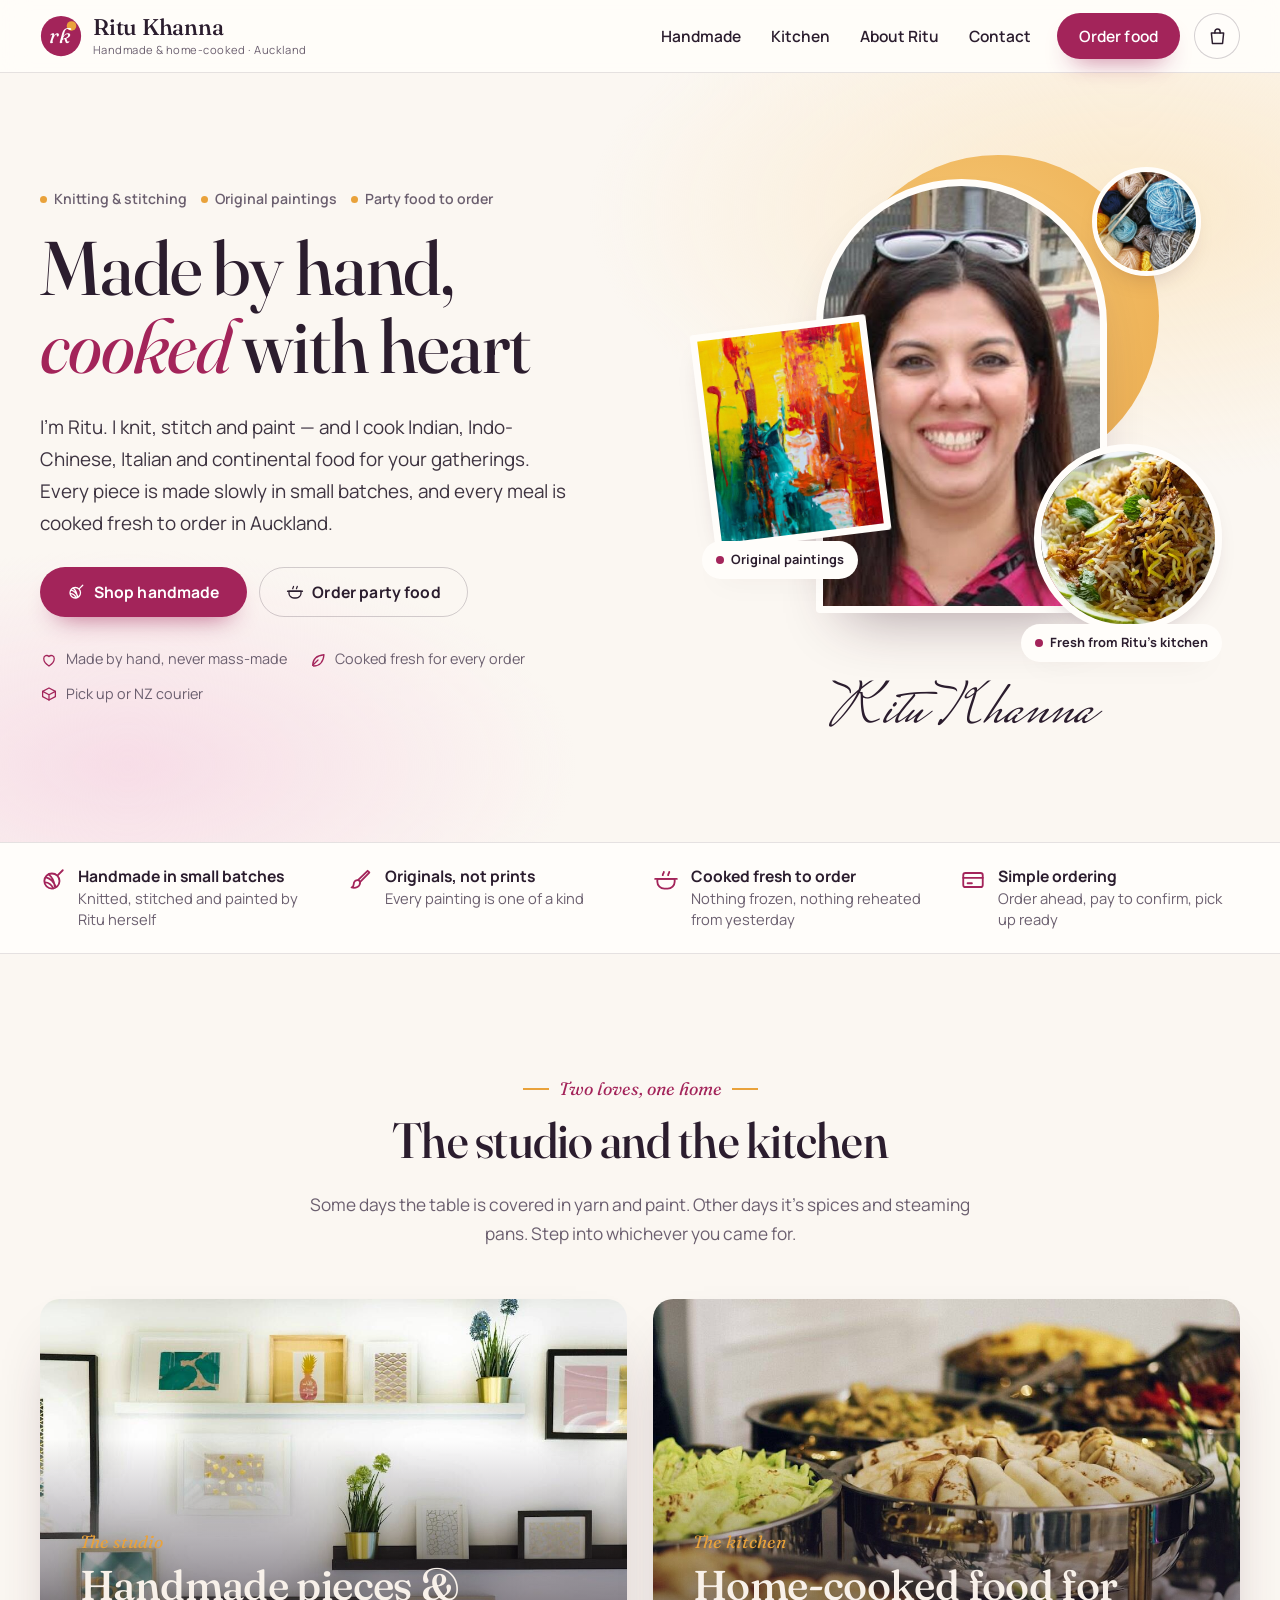
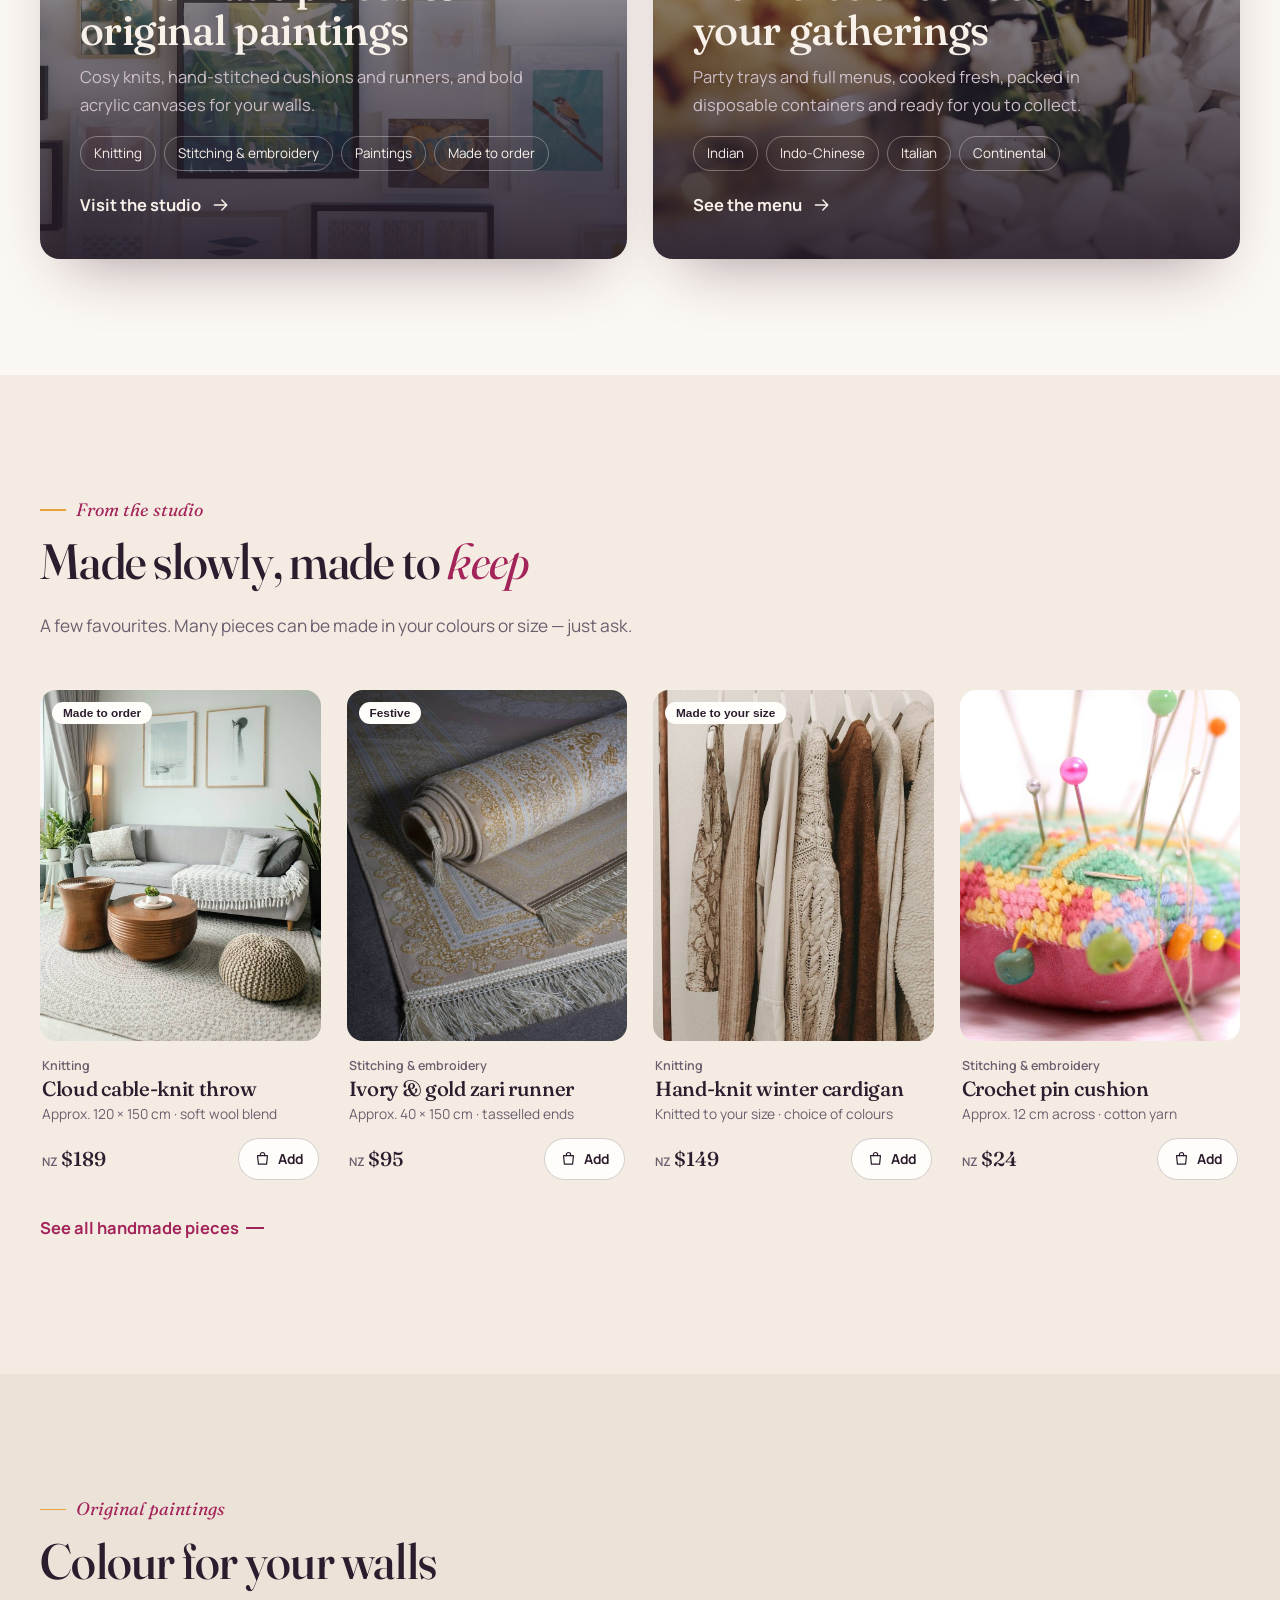
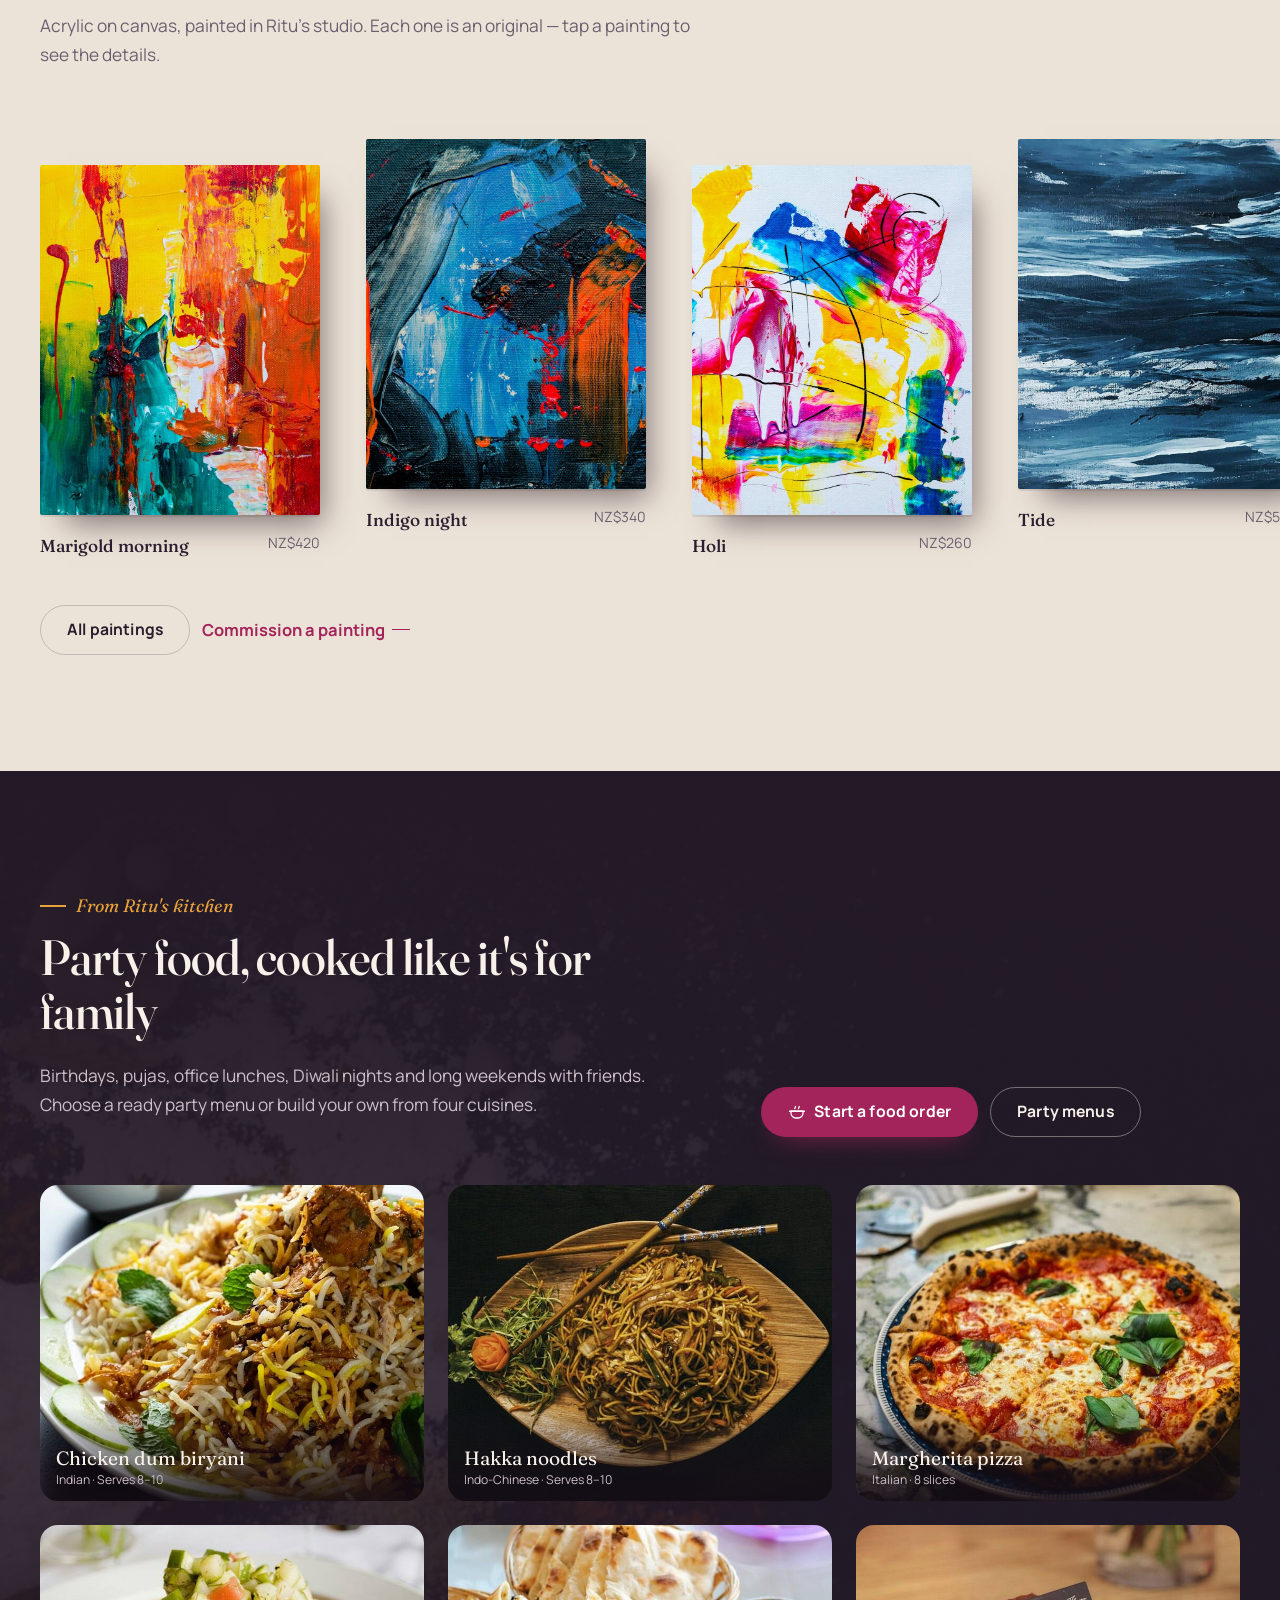
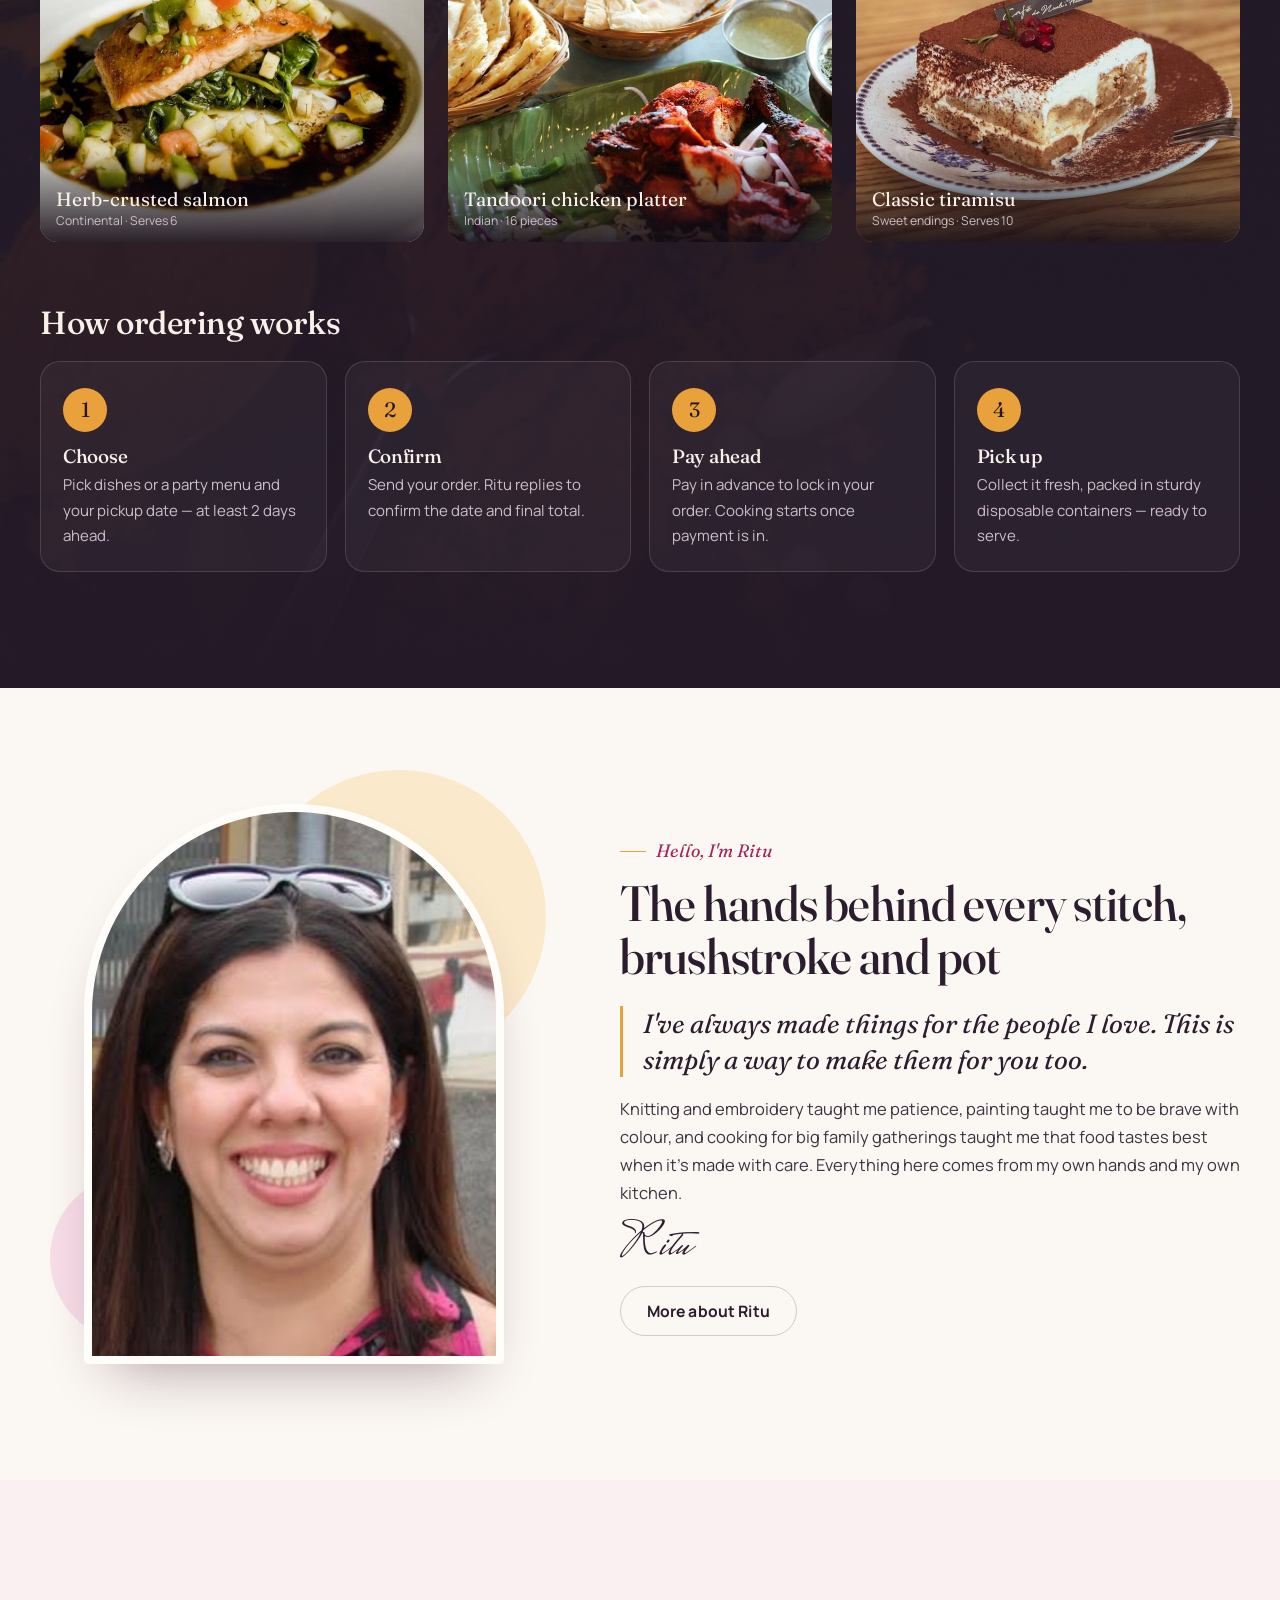
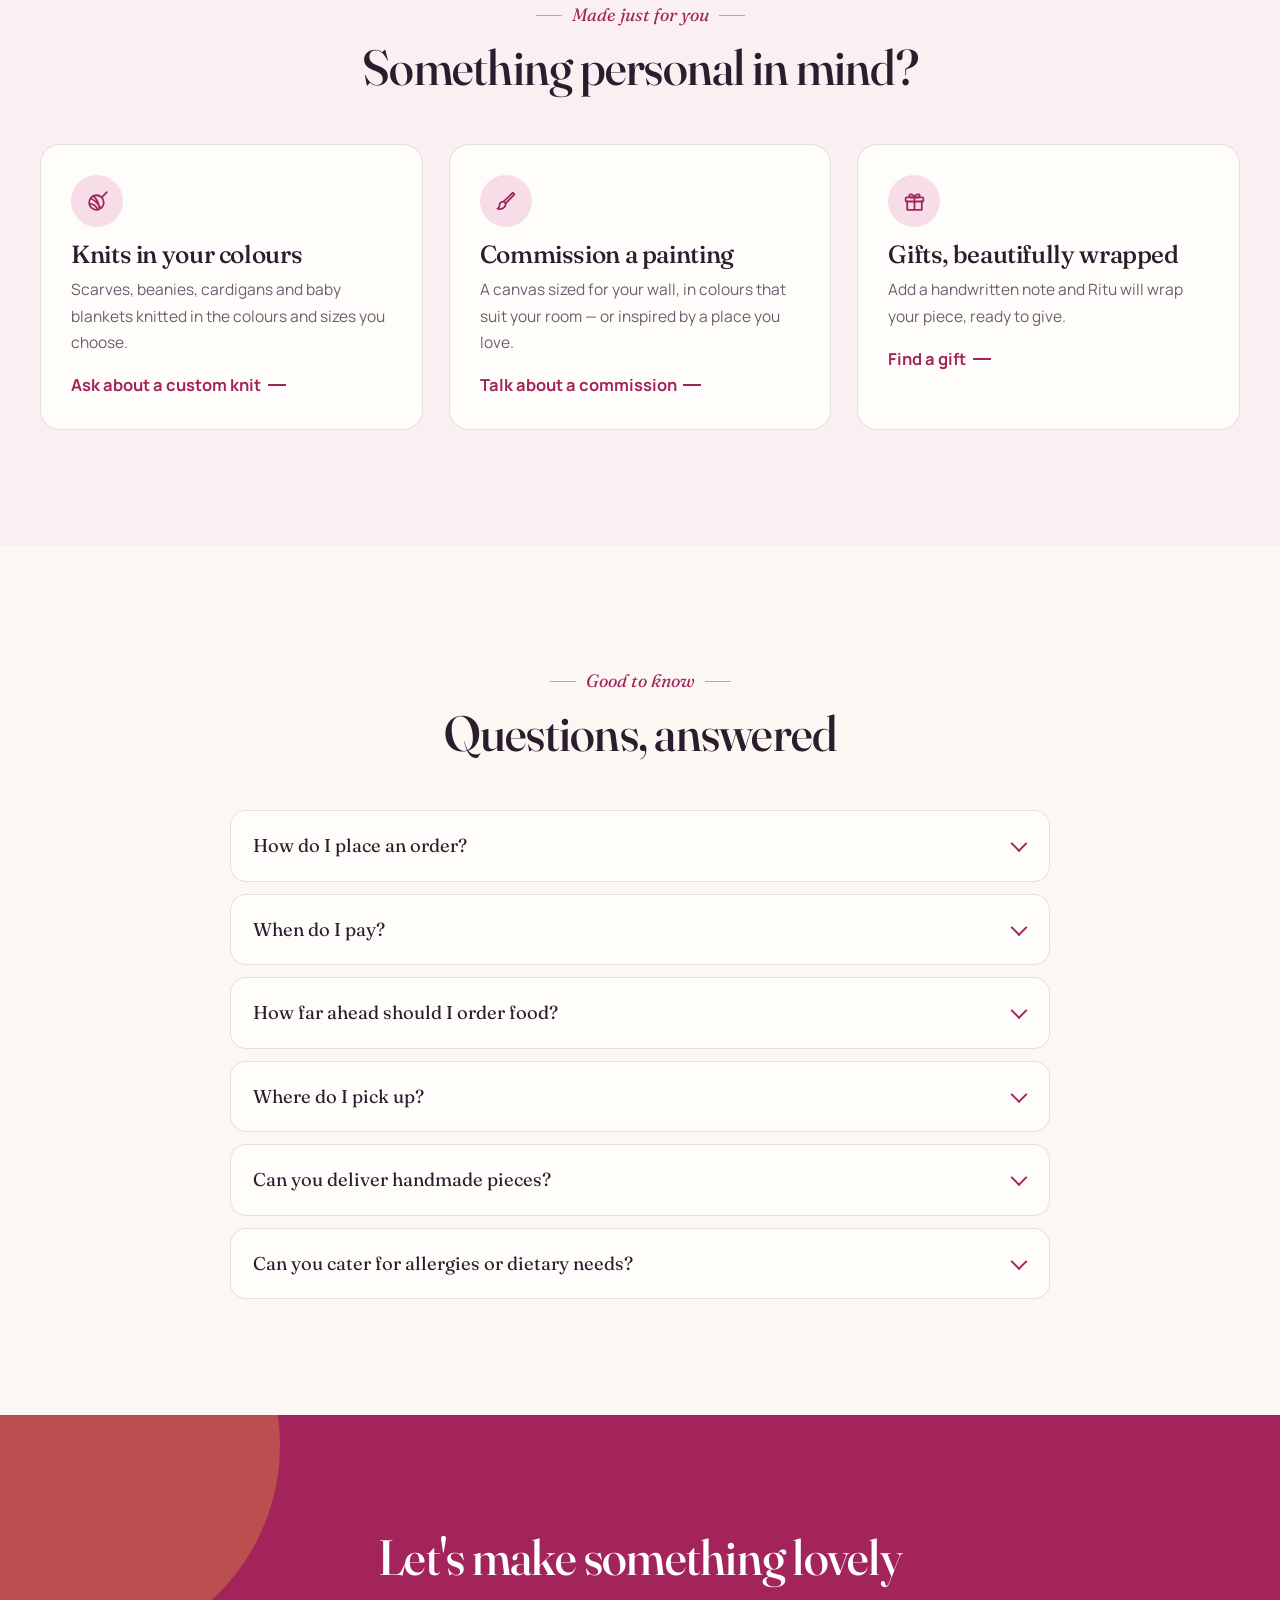
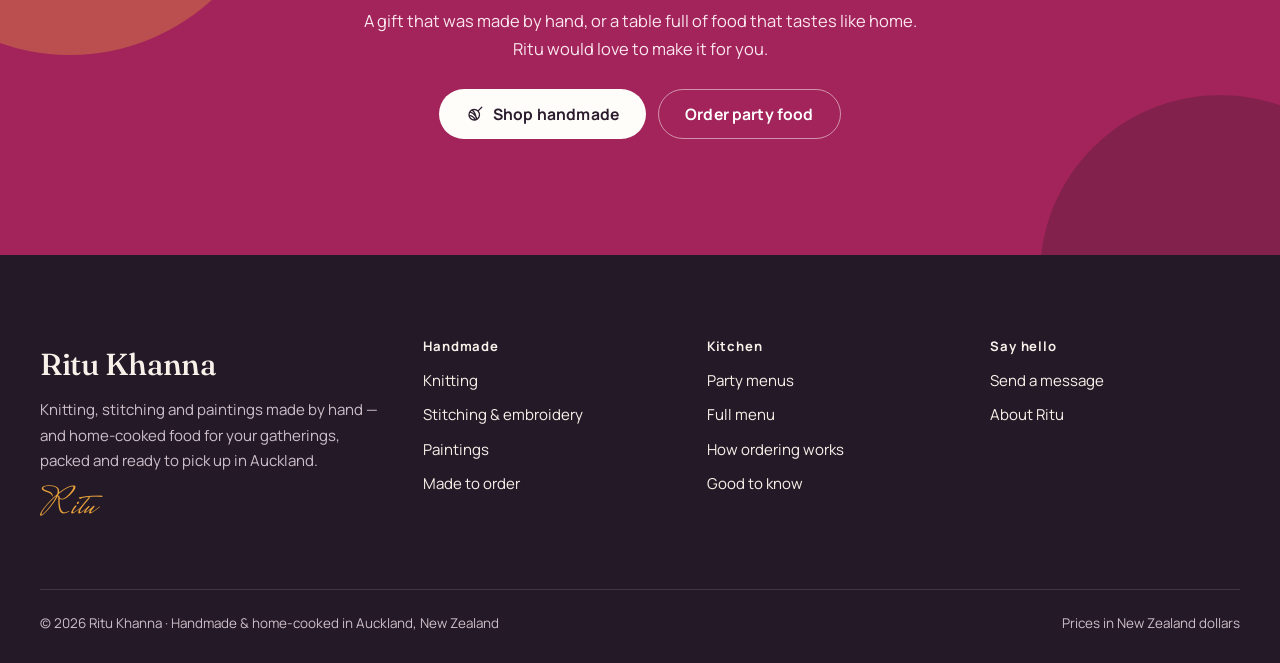
==== index.html @ f564a269 "Ritu Khanna website Handmade shop, kitchen order builder, about and contact pages.  Co-Authored-By: " ====
<!doctype html>
<html lang="en-NZ" data-root="">
<head>
  <meta charset="utf-8">
  <meta name="viewport" content="width=device-width, initial-scale=1">
  <title>Ritu Khanna — Handmade crafts, original paintings &amp; home-cooked party food in Auckland</title>
  <meta name="description" content="Hand-knitted and hand-stitched pieces, original paintings, and home-cooked Indian, Indo-Chinese, Italian and continental food for parties — ordered ahead and picked up in Auckland.">
  <meta name="theme-color" content="#fbf7f2">
  <meta property="og:type" content="website">
  <meta property="og:site_name" content="Ritu Khanna">
  <meta property="og:title" content="Ritu Khanna — Handmade crafts, original paintings &amp; home-cooked party food in Auckland">
  <meta property="og:description" content="Hand-knitted and hand-stitched pieces, original paintings, and home-cooked Indian, Indo-Chinese, Italian and continental food for parties — ordered ahead and picked up in Auckland.">
  <meta property="og:image" content="https://drbankata.github.io/ritu-khanna/assets/img/og-image.jpg">
  <meta property="og:url" content="https://drbankata.github.io/ritu-khanna/">
  <meta property="og:locale" content="en_NZ">
  <meta name="twitter:card" content="summary_large_image">
  <link rel="canonical" href="https://drbankata.github.io/ritu-khanna/">
  <link rel="icon" type="image/svg+xml" href="assets/img/favicon.svg">
  <link rel="icon" type="image/png" href="assets/img/favicon.png">
  <link rel="apple-touch-icon" href="assets/img/apple-touch-icon.png">
  <link rel="preload" href="assets/fonts/fraunces.woff2" as="font" type="font/woff2" crossorigin>
  <link rel="preload" href="assets/fonts/manrope.woff2" as="font" type="font/woff2" crossorigin>
  <link rel="stylesheet" href="assets/css/site.css?v=1">
  <script type="application/ld+json">{"@context": "https://schema.org", "@type": "LocalBusiness", "name": "Ritu Khanna", "url": "https://drbankata.github.io/ritu-khanna/", "image": "https://drbankata.github.io/ritu-khanna/assets/img/og-image.jpg", "description": "Handmade knitting, embroidery and original paintings, and home-cooked Indian, Indo-Chinese, Italian and continental party food for pickup in Auckland.", "address": {"@type": "PostalAddress", "addressLocality": "Auckland", "addressCountry": "NZ"}, "currenciesAccepted": "NZD"}</script>
</head>
<body>
<a class="skip" href="#main">Skip to content</a>
<div class="progress" aria-hidden="true"></div>
<!-- HEADER (same on every page; generated once, now edit each page) -->
<header class="site-header">
  <div class="wrap bar">
    <a class="brand" href="./" aria-label="Ritu Khanna, home"><svg class="mono" viewBox="0 0 48 48" aria-hidden="true"><circle cx="24" cy="24" r="23" fill="#a3245a"/><circle cx="36" cy="12.5" r="5.5" fill="#e9a23b"/><text x="22.5" y="32.5" text-anchor="middle" font-family="Fraunces,Georgia,serif" font-style="italic" font-size="24" fill="#fff">rk</text></svg><span><b>Ritu Khanna</b><small>Handmade &amp; home-cooked · Auckland</small></span></a>
    <div class="tools">
      <nav class="nav" id="site-nav" aria-label="Main"><a href="handmade/">Handmade</a><a href="kitchen/">Kitchen</a><a href="about/">About Ritu</a><a href="contact/">Contact</a><a class="btn btn-berry" href="kitchen/#menu">Order food</a></nav>
      <button class="icon-btn" type="button" data-open-bag aria-label="Your bag"><svg class="" viewBox="0 0 24 24" fill="none" stroke="currentColor" stroke-width="1.7" stroke-linecap="round" stroke-linejoin="round" aria-hidden="true"><path d="M5 8h14l-1.2 12H6.2L5 8z"/><path d="M9 8V6.5a3 3 0 0 1 6 0V8"/></svg><span class="count" data-bag-count data-n="0">0</span></button>
      <button class="icon-btn menu-btn" type="button" aria-expanded="false" aria-controls="site-nav"><svg viewBox="0 0 24 24" fill="none" stroke="currentColor" stroke-width="2" stroke-linecap="round"><path d="M4 7h16M4 12h16M4 17h10"/></svg><span class="sr-only">Open menu</span></button>
    </div>
  </div>
</header>
<main id="main">
<!-- HERO: the one showpiece. Arched portrait (swap assets/img/ritu.jpg for a better photo, same name), a canvas, a plate, and the signature writing itself once. -->
<section class="hero">
  <div class="wrap">
    <div>
      <p class="kicker"><span>Knitting &amp; stitching</span><span>Original paintings</span><span>Party food to order</span></p>
      <h1>Made by hand, <em>cooked</em> with heart</h1>
      <p class="lede">I'm Ritu. I knit, stitch and paint — and I cook Indian, Indo-Chinese, Italian and continental food for your gatherings. Every piece is made slowly in small batches, and every meal is cooked fresh to order in <span data-pickup>Auckland</span>.</p>
      <div class="cta-row"><a class="btn btn-berry" href="handmade/"><svg class="" viewBox="0 0 24 24" fill="none" stroke="currentColor" stroke-width="1.7" stroke-linecap="round" stroke-linejoin="round" aria-hidden="true"><circle cx="11" cy="13" r="7"/><path d="M5.6 9.6c3 .8 7 3.8 9 8.8M4.6 14.2c3 0 6 2 7.6 5.6M8 6.8c2.6 2 5 6 5.6 11"/><path d="M16.5 7.5L21 3"/></svg> Shop handmade</a><a class="btn btn-line" href="kitchen/"><svg class="" viewBox="0 0 24 24" fill="none" stroke="currentColor" stroke-width="1.7" stroke-linecap="round" stroke-linejoin="round" aria-hidden="true"><path d="M4 11h16v2.5a6.5 6.5 0 0 1-6.5 6.5h-3A6.5 6.5 0 0 1 4 13.5V11z"/><path d="M2 11h20M9 7.5c0-1.5 1-1.5 1-3M14 7.5c0-1.5 1-1.5 1-3"/></svg> Order party food</a></div>
      <ul class="trust"><li><svg class="" viewBox="0 0 24 24" fill="none" stroke="currentColor" stroke-width="1.7" stroke-linecap="round" stroke-linejoin="round" aria-hidden="true"><path d="M12 20s-7-4.4-7-10a4 4 0 0 1 7-2.6A4 4 0 0 1 19 10c0 5.6-7 10-7 10z"/></svg> Made by hand, never mass-made</li><li><svg class="" viewBox="0 0 24 24" fill="none" stroke="currentColor" stroke-width="1.7" stroke-linecap="round" stroke-linejoin="round" aria-hidden="true"><path d="M5 19c0-8 5-13 15-14-1 10-6 15-14 15"/><path d="M5 19l7-7"/></svg> Cooked fresh for every order</li><li><svg class="" viewBox="0 0 24 24" fill="none" stroke="currentColor" stroke-width="1.7" stroke-linecap="round" stroke-linejoin="round" aria-hidden="true"><path d="M3.5 8.5L12 4l8.5 4.5v7L12 20l-8.5-4.5z"/><path d="M3.5 8.5L12 13l8.5-4.5M12 13v7"/></svg> Pick up or NZ courier</li></ul>
    </div>
    <div class="collage" aria-label="Ritu with her paintings, knitting and cooking">
      <span class="sun" aria-hidden="true"></span>
      <div class="arch"><img src="assets/img/ritu.jpg" alt="Ritu Khanna, smiling" width="540" height="900" fetchpriority="high"></div>
      <a class="canvas" href="handmade/#paintings" aria-label="See the paintings"><img src="assets/img/shop/art-sunrise.jpg" alt="" width="900" height="1125"></a>
      <a class="yarn" href="handmade/#knitting" aria-label="See the knitting"><img src="assets/img/hero-yarn.jpg" alt="" width="1400" height="1000"></a>
      <a class="plate" href="kitchen/" aria-label="See the kitchen menu"><img src="assets/img/food/biryani.jpg" alt="" width="800" height="600"></a>
      <a class="label l1" href="handmade/#paintings"><i></i>Original paintings</a>
      <a class="label l2" href="kitchen/"><i></i>Fresh from Ritu's kitchen</a>
      <p class="sig" aria-hidden="true"><span>Ritu Khanna</span></p>
    </div>
  </div>
</section>

<section class="promise" aria-label="What to expect">
  <div class="wrap"><ul>
    <li><svg class="" viewBox="0 0 24 24" fill="none" stroke="currentColor" stroke-width="1.7" stroke-linecap="round" stroke-linejoin="round" aria-hidden="true"><circle cx="11" cy="13" r="7"/><path d="M5.6 9.6c3 .8 7 3.8 9 8.8M4.6 14.2c3 0 6 2 7.6 5.6M8 6.8c2.6 2 5 6 5.6 11"/><path d="M16.5 7.5L21 3"/></svg><span><b>Handmade in small batches</b>Knitted, stitched and painted by Ritu herself</span></li>
    <li><svg class="" viewBox="0 0 24 24" fill="none" stroke="currentColor" stroke-width="1.7" stroke-linecap="round" stroke-linejoin="round" aria-hidden="true"><path d="M19 3.5l1.6 1.6-8.4 8.6-1.8-1.8z"/><path d="M10.2 12.1c-2.4-.1-4 1.4-4 3.8 0 1.3-.7 2.4-2 3 3.6 1 8.1-.6 7.9-4.9"/></svg><span><b>Originals, not prints</b>Every painting is one of a kind</span></li>
    <li><svg class="" viewBox="0 0 24 24" fill="none" stroke="currentColor" stroke-width="1.7" stroke-linecap="round" stroke-linejoin="round" aria-hidden="true"><path d="M4 11h16v2.5a6.5 6.5 0 0 1-6.5 6.5h-3A6.5 6.5 0 0 1 4 13.5V11z"/><path d="M2 11h20M9 7.5c0-1.5 1-1.5 1-3M14 7.5c0-1.5 1-1.5 1-3"/></svg><span><b>Cooked fresh to order</b>Nothing frozen, nothing reheated from yesterday</span></li>
    <li><svg class="" viewBox="0 0 24 24" fill="none" stroke="currentColor" stroke-width="1.7" stroke-linecap="round" stroke-linejoin="round" aria-hidden="true"><rect x="3" y="5.5" width="18" height="13" rx="2"/><path d="M3 10h18M7 15h4"/></svg><span><b>Simple ordering</b>Order ahead, pay to confirm, pick up ready</span></li>
  </ul></div>
</section>

<!-- TWO DOORS -->
<section class="section" id="worlds">
  <div class="wrap">
    <div class="head center"><span class="note">Two loves, one home</span><h2>The studio and the kitchen</h2><p>Some days the table is covered in yarn and paint. Other days it's spices and steaming pans. Step into whichever you came for.</p></div>
    <div class="grid g2">
      <a class="door" href="handmade/"><img src="assets/img/hero-gallerywall.jpg" alt="" width="1400" height="1000" loading="lazy"><div class="in"><p class="eyebrow">The studio</p><h3>Handmade pieces &amp; original paintings</h3><p>Cosy knits, hand-stitched cushions and runners, and bold acrylic canvases for your walls.</p><ul class="tags"><li>Knitting</li><li>Stitching &amp; embroidery</li><li>Paintings</li><li>Made to order</li></ul><span class="go"><b>Visit the studio</b><svg class="" viewBox="0 0 24 24" fill="none" stroke="currentColor" stroke-width="1.7" stroke-linecap="round" stroke-linejoin="round" aria-hidden="true"><path d="M4 12h15M13 6l6 6-6 6"/></svg></span></div></a>
      <a class="door" href="kitchen/"><img src="assets/img/hero-buffet.jpg" alt="" width="1600" height="1000" loading="lazy"><div class="in"><p class="eyebrow">The kitchen</p><h3>Home-cooked food for your gatherings</h3><p>Party trays and full menus, cooked fresh, packed in disposable containers and ready for you to collect.</p><ul class="tags"><li>Indian</li><li>Indo-Chinese</li><li>Italian</li><li>Continental</li></ul><span class="go"><b>See the menu</b><svg class="" viewBox="0 0 24 24" fill="none" stroke="currentColor" stroke-width="1.7" stroke-linecap="round" stroke-linejoin="round" aria-hidden="true"><path d="M4 12h15M13 6l6 6-6 6"/></svg></span></div></a>
    </div>
  </div>
</section>

<!-- FEATURED HANDMADE -->
<section class="section oat" id="handmade">
  <div class="wrap">
    <div class="head"><span class="note">From the studio</span><h2>Made slowly, made to <em>keep</em></h2><p>A few favourites. Many pieces can be made in your colours or size — just ask.</p></div>
    <div class="products four"><article class="pcard" data-product data-cat="knitting" data-id="knit-throw" data-name="Cloud cable-knit throw" data-price="189" data-img="assets/img/shop/knit-throw.jpg" data-cat-label="Knitting" data-spec="Approx. 120 × 150 cm · soft wool blend" data-desc="A deep, squashy cable-knit throw for the end of the sofa — the kind you reach for every evening." data-one="0" data-alt="Cloud cable-knit throw">
  <button class="ph" type="button" data-quick aria-label="Quick look: Cloud cable-knit throw"><span class="badge">Made to order</span><img src="assets/img/shop/knit-throw.jpg" alt="Cloud cable-knit throw" width="900" height="1125" loading="lazy"></button>
  <div class="meta"><span class="cat">Knitting</span><h3><button type="button" data-quick>Cloud cable-knit throw</button></h3><p class="spec">Approx. 120 × 150 cm · soft wool blend</p>
    <div class="buy"><span class="price"><small>NZ</small>$189</span><button class="add" type="button" data-add aria-label="Add Cloud cable-knit throw to bag"><svg class="" viewBox="0 0 24 24" fill="none" stroke="currentColor" stroke-width="1.7" stroke-linecap="round" stroke-linejoin="round" aria-hidden="true"><path d="M5 8h14l-1.2 12H6.2L5 8z"/><path d="M9 8V6.5a3 3 0 0 1 6 0V8"/></svg><span>Add</span></button></div></div>
</article><article class="pcard" data-product data-cat="stitching" data-id="zari-runner" data-name="Ivory &amp; gold zari runner" data-price="95" data-img="assets/img/shop/zari-runner.jpg" data-cat-label="Stitching &amp; embroidery" data-spec="Approx. 40 × 150 cm · tasselled ends" data-desc="Ivory with gold-thread detailing and soft tassels — made for festive tables and special dinners." data-one="0" data-alt="Ivory &amp; gold zari runner">
  <button class="ph" type="button" data-quick aria-label="Quick look: Ivory &amp; gold zari runner"><span class="badge">Festive</span><img src="assets/img/shop/zari-runner.jpg" alt="Ivory &amp; gold zari runner" width="900" height="1125" loading="lazy"></button>
  <div class="meta"><span class="cat">Stitching &amp; embroidery</span><h3><button type="button" data-quick>Ivory &amp; gold zari runner</button></h3><p class="spec">Approx. 40 × 150 cm · tasselled ends</p>
    <div class="buy"><span class="price"><small>NZ</small>$95</span><button class="add" type="button" data-add aria-label="Add Ivory &amp; gold zari runner to bag"><svg class="" viewBox="0 0 24 24" fill="none" stroke="currentColor" stroke-width="1.7" stroke-linecap="round" stroke-linejoin="round" aria-hidden="true"><path d="M5 8h14l-1.2 12H6.2L5 8z"/><path d="M9 8V6.5a3 3 0 0 1 6 0V8"/></svg><span>Add</span></button></div></div>
</article><article class="pcard" data-product data-cat="knitting" data-id="cardigan" data-name="Hand-knit winter cardigan" data-price="149" data-img="assets/img/shop/knitwear.jpg" data-cat-label="Knitting" data-spec="Knitted to your size · choice of colours" data-desc="A cosy everyday cardigan, knitted to your measurements in the colour you choose." data-one="0" data-alt="Hand-knit winter cardigan">
  <button class="ph" type="button" data-quick aria-label="Quick look: Hand-knit winter cardigan"><span class="badge">Made to your size</span><img src="assets/img/shop/knitwear.jpg" alt="Hand-knit winter cardigan" width="900" height="1125" loading="lazy"></button>
  <div class="meta"><span class="cat">Knitting</span><h3><button type="button" data-quick>Hand-knit winter cardigan</button></h3><p class="spec">Knitted to your size · choice of colours</p>
    <div class="buy"><span class="price"><small>NZ</small>$149</span><button class="add" type="button" data-add aria-label="Add Hand-knit winter cardigan to bag"><svg class="" viewBox="0 0 24 24" fill="none" stroke="currentColor" stroke-width="1.7" stroke-linecap="round" stroke-linejoin="round" aria-hidden="true"><path d="M5 8h14l-1.2 12H6.2L5 8z"/><path d="M9 8V6.5a3 3 0 0 1 6 0V8"/></svg><span>Add</span></button></div></div>
</article><article class="pcard" data-product data-cat="stitching" data-id="pincushion" data-name="Crochet pin cushion" data-price="24" data-img="assets/img/shop/crochet-pincushion.jpg" data-cat-label="Stitching &amp; embroidery" data-spec="Approx. 12 cm across · cotton yarn" data-desc="A cheerful crochet pin cushion in candy colours — a lovely gift for anyone who sews." data-one="0" data-alt="Crochet pin cushion">
  <button class="ph" type="button" data-quick aria-label="Quick look: Crochet pin cushion"><img src="assets/img/shop/crochet-pincushion.jpg" alt="Crochet pin cushion" width="900" height="1125" loading="lazy"></button>
  <div class="meta"><span class="cat">Stitching &amp; embroidery</span><h3><button type="button" data-quick>Crochet pin cushion</button></h3><p class="spec">Approx. 12 cm across · cotton yarn</p>
    <div class="buy"><span class="price"><small>NZ</small>$24</span><button class="add" type="button" data-add aria-label="Add Crochet pin cushion to bag"><svg class="" viewBox="0 0 24 24" fill="none" stroke="currentColor" stroke-width="1.7" stroke-linecap="round" stroke-linejoin="round" aria-hidden="true"><path d="M5 8h14l-1.2 12H6.2L5 8z"/><path d="M9 8V6.5a3 3 0 0 1 6 0V8"/></svg><span>Add</span></button></div></div>
</article></div>
    <p style="margin-top:34px"><a class="more" href="handmade/">See all handmade pieces</a></p>
  </div>
</section>

<!-- GALLERY WALL -->
<section class="section wall" id="paintings">
  <div class="wrap">
    <div class="head"><span class="note">Original paintings</span><h2>Colour for your walls</h2><p>Acrylic on canvas, painted in Ritu's studio. Each one is an original — tap a painting to see the details.</p></div>
    <div class="rail" tabindex="0" aria-label="Paintings, scroll sideways"><a class="frame" href="handmade/#paintings" data-product data-cat="paintings" data-id="marigold" data-name="Marigold morning" data-price="420" data-img="assets/img/shop/art-sunrise.jpg" data-cat-label="Paintings" data-spec="Acrylic on canvas · 50 × 60 cm" data-desc="Sunlit yellows and festival reds, layered thick with a palette knife." data-one="1" data-quick><span class="cv"><img src="assets/img/shop/art-sunrise.jpg" alt="Marigold morning, Acrylic on canvas · 50 × 60 cm" width="900" height="1125" loading="lazy"></span><span class="cap"><b>Marigold morning</b><span>NZ$420</span></span></a><a class="frame" href="handmade/#paintings" data-product data-cat="paintings" data-id="indigo" data-name="Indigo night" data-price="340" data-img="assets/img/shop/art-indigo.jpg" data-cat-label="Paintings" data-spec="Acrylic on canvas · 40 × 50 cm" data-desc="Deep blues broken by flashes of ember orange." data-one="1" data-quick><span class="cv"><img src="assets/img/shop/art-indigo.jpg" alt="Indigo night, Acrylic on canvas · 40 × 50 cm" width="900" height="1125" loading="lazy"></span><span class="cap"><b>Indigo night</b><span>NZ$340</span></span></a><a class="frame" href="handmade/#paintings" data-product data-cat="paintings" data-id="holi" data-name="Holi" data-price="260" data-img="assets/img/shop/art-holi.jpg" data-cat-label="Paintings" data-spec="Acrylic on canvas · 30 × 40 cm" data-desc="A joyful splash of pinks, yellows and greens — colour thrown with abandon." data-one="1" data-quick><span class="cv"><img src="assets/img/shop/art-holi.jpg" alt="Holi, Acrylic on canvas · 30 × 40 cm" width="900" height="1125" loading="lazy"></span><span class="cap"><b>Holi</b><span>NZ$260</span></span></a><a class="frame" href="handmade/#paintings" data-product data-cat="paintings" data-id="tide" data-name="Tide" data-price="560" data-img="assets/img/shop/art-tide.jpg" data-cat-label="Paintings" data-spec="Acrylic on canvas · 60 × 90 cm" data-desc="Restless sea in ink blue and foam white." data-one="1" data-quick><span class="cv"><img src="assets/img/shop/art-tide.jpg" alt="Tide, Acrylic on canvas · 60 × 90 cm" width="900" height="1125" loading="lazy"></span><span class="cap"><b>Tide</b><span>NZ$560</span></span></a><a class="frame" href="handmade/#paintings" data-product data-cat="paintings" data-id="festival" data-name="Festival" data-price="360" data-img="assets/img/shop/art-festival.jpg" data-cat-label="Paintings" data-spec="Acrylic on canvas · 40 × 50 cm" data-desc="Blocks of colour that jostle like a crowded bazaar at dusk." data-one="1" data-quick><span class="cv"><img src="assets/img/shop/art-festival.jpg" alt="Festival, Acrylic on canvas · 40 × 50 cm" width="900" height="1125" loading="lazy"></span><span class="cap"><b>Festival</b><span>NZ$360</span></span></a><a class="frame" href="handmade/#paintings" data-product data-cat="paintings" data-id="blush" data-name="Blush" data-price="240" data-img="assets/img/shop/art-blush.jpg" data-cat-label="Paintings" data-spec="Acrylic on canvas · 30 × 40 cm" data-desc="Soft pinks and lilacs swept across in quick, light strokes." data-one="1" data-quick><span class="cv"><img src="assets/img/shop/art-blush.jpg" alt="Blush, Acrylic on canvas · 30 × 40 cm" width="900" height="1125" loading="lazy"></span><span class="cap"><b>Blush</b><span>NZ$240</span></span></a><a class="frame" href="handmade/#paintings" data-product data-cat="paintings" data-id="mustard" data-name="Mustard fields" data-price="280" data-img="assets/img/shop/art-mustard.jpg" data-cat-label="Paintings" data-spec="Acrylic on canvas · 40 × 40 cm" data-desc="Flat planes of navy, mustard and pink — calm and graphic." data-one="1" data-quick><span class="cv"><img src="assets/img/shop/art-mustard.jpg" alt="Mustard fields, Acrylic on canvas · 40 × 40 cm" width="900" height="1125" loading="lazy"></span><span class="cap"><b>Mustard fields</b><span>NZ$280</span></span></a></div>
    <div class="cta-row" style="margin-top:10px"><a class="btn btn-line" href="handmade/#paintings">All paintings</a><a class="more" href="contact/?about=Commission%20a%20painting">Commission a painting</a></div>
  </div>
</section>

<!-- KITCHEN -->
<section class="section dark" id="kitchen">
  <img class="bgimg" src="assets/img/hero-spices.jpg" alt="" width="1600" height="900" loading="lazy"><span class="fade"></span>
  <div class="wrap">
    <div class="split wide-l" style="align-items:end;margin-bottom:clamp(30px,5vw,48px)">
      <div class="head" style="margin:0"><span class="note">From Ritu's kitchen</span><h2>Party food, cooked like it's for family</h2><p>Birthdays, pujas, office lunches, Diwali nights and long weekends with friends. Choose a ready party menu or build your own from four cuisines.</p></div>
      <div class="cta-row" style="justify-content:flex-start"><a class="btn btn-berry" href="kitchen/#menu"><svg class="" viewBox="0 0 24 24" fill="none" stroke="currentColor" stroke-width="1.7" stroke-linecap="round" stroke-linejoin="round" aria-hidden="true"><path d="M4 11h16v2.5a6.5 6.5 0 0 1-6.5 6.5h-3A6.5 6.5 0 0 1 4 13.5V11z"/><path d="M2 11h20M9 7.5c0-1.5 1-1.5 1-3M14 7.5c0-1.5 1-1.5 1-3"/></svg> Start a food order</a><a class="btn btn-ghost" href="kitchen/#packages">Party menus</a></div>
    </div>
    <div class="dishes"><figure class="dish"><img src="assets/img/food/biryani.jpg" alt="Chicken dum biryani" width="800" height="600" loading="lazy"><figcaption>Chicken dum biryani<small>Indian · Serves 8–10</small></figcaption></figure><figure class="dish"><img src="assets/img/food/hakka-noodles.jpg" alt="Hakka noodles" width="800" height="600" loading="lazy"><figcaption>Hakka noodles<small>Indo-Chinese · Serves 8–10</small></figcaption></figure><figure class="dish"><img src="assets/img/food/pizza.jpg" alt="Margherita pizza" width="800" height="600" loading="lazy"><figcaption>Margherita pizza<small>Italian · 8 slices</small></figcaption></figure><figure class="dish"><img src="assets/img/food/salmon.jpg" alt="Herb-crusted salmon" width="800" height="600" loading="lazy"><figcaption>Herb-crusted salmon<small>Continental · Serves 6</small></figcaption></figure><figure class="dish"><img src="assets/img/food/tandoori.jpg" alt="Tandoori chicken platter" width="800" height="600" loading="lazy"><figcaption>Tandoori chicken platter<small>Indian · 16 pieces</small></figcaption></figure><figure class="dish"><img src="assets/img/food/tiramisu.jpg" alt="Classic tiramisu" width="800" height="600" loading="lazy"><figcaption>Classic tiramisu<small>Sweet endings · Serves 10</small></figcaption></figure></div>
    <h3 style="margin:clamp(44px,6vw,64px) 0 20px;font-size:clamp(1.5rem,3vw,2rem)">How ordering works</h3>
    <ol class="steps">
      <li><h3>Choose</h3><p>Pick dishes or a party menu and your pickup date — at least <span data-lead>2 days</span> ahead.</p></li>
      <li><h3>Confirm</h3><p>Send your order. Ritu replies to confirm the date and final total.</p></li>
      <li><h3>Pay ahead</h3><p>Pay in advance to lock in your order. Cooking starts once payment is in.</p></li>
      <li><h3>Pick up</h3><p>Collect it fresh, packed in sturdy disposable containers — ready to serve.</p></li>
    </ol>
  </div>
</section>

<!-- MEET RITU -->
<section class="section" id="meet">
  <div class="wrap split wide-r">
    <div class="portrait"><div class="ar"><img src="assets/img/ritu.jpg" alt="Ritu Khanna" width="540" height="900" loading="lazy"></div></div>
    <div>
      <span class="note">Hello, I'm Ritu</span>
      <h2>The hands behind every stitch, brushstroke and pot</h2>
      <blockquote class="pull">I've always made things for the people I love. This is simply a way to make them for you too.</blockquote>
      <p>Knitting and embroidery taught me patience, painting taught me to be brave with colour, and cooking for big family gatherings taught me that food tastes best when it's made with care. Everything here comes from my own hands and my own kitchen.</p>
      <p class="sign" aria-hidden="true">Ritu</p>
      <div class="cta-row" style="margin-top:14px"><a class="btn btn-line" href="about/">More about Ritu</a></div>
    </div>
  </div>
</section>

<!-- MADE FOR YOU -->
<section class="section blush" id="for-you">
  <div class="wrap">
    <div class="head center"><span class="note">Made just for you</span><h2>Something personal in mind?</h2></div>
    <div class="grid g3">
      <article class="card"><span class="ic"><svg class="" viewBox="0 0 24 24" fill="none" stroke="currentColor" stroke-width="1.7" stroke-linecap="round" stroke-linejoin="round" aria-hidden="true"><circle cx="11" cy="13" r="7"/><path d="M5.6 9.6c3 .8 7 3.8 9 8.8M4.6 14.2c3 0 6 2 7.6 5.6M8 6.8c2.6 2 5 6 5.6 11"/><path d="M16.5 7.5L21 3"/></svg></span><h3>Knits in your colours</h3><p>Scarves, beanies, cardigans and baby blankets knitted in the colours and sizes you choose.</p><a class="more" href="contact/?about=A%20custom%20knit">Ask about a custom knit</a></article>
      <article class="card"><span class="ic"><svg class="" viewBox="0 0 24 24" fill="none" stroke="currentColor" stroke-width="1.7" stroke-linecap="round" stroke-linejoin="round" aria-hidden="true"><path d="M19 3.5l1.6 1.6-8.4 8.6-1.8-1.8z"/><path d="M10.2 12.1c-2.4-.1-4 1.4-4 3.8 0 1.3-.7 2.4-2 3 3.6 1 8.1-.6 7.9-4.9"/></svg></span><h3>Commission a painting</h3><p>A canvas sized for your wall, in colours that suit your room — or inspired by a place you love.</p><a class="more" href="contact/?about=Commission%20a%20painting">Talk about a commission</a></article>
      <article class="card"><span class="ic"><svg class="" viewBox="0 0 24 24" fill="none" stroke="currentColor" stroke-width="1.7" stroke-linecap="round" stroke-linejoin="round" aria-hidden="true"><rect x="3.5" y="8" width="17" height="4" rx="1"/><path d="M5 12v8h14v-8M12 8v12M12 8c-1-3-5-4-5-1.5S10.5 8 12 8zM12 8c1-3 5-4 5-1.5S13.5 8 12 8z"/></svg></span><h3>Gifts, beautifully wrapped</h3><p>Add a handwritten note and Ritu will wrap your piece, ready to give.</p><a class="more" href="handmade/">Find a gift</a></article>
    </div>
  </div>
</section>

<!-- FAQ -->
<section class="section" id="faq">
  <div class="wrap">
    <div class="head center"><span class="note">Good to know</span><h2>Questions, answered</h2></div>
    <div class="faq">
      <details><summary>How do I place an order?</summary><p>Add handmade pieces to your bag, or build a food order on the Kitchen page, then send it to Ritu in one tap. She replies to confirm availability, timing and the final total.</p></details>
      <details><summary>When do I pay?</summary><p>Always in advance. Once Ritu confirms your order you pay to lock it in — food is cooked and pieces are made or posted after payment is received.</p></details>
      <details><summary>How far ahead should I order food?</summary><p>At least <span data-lead>2 days</span> before your pickup date. For bigger parties and festival weeks, the earlier the better.</p></details>
      <details><summary>Where do I pick up?</summary><p>From Ritu's home kitchen in <span data-pickup>Auckland</span>. The exact address and pickup time are shared when your order is confirmed.</p></details>
      <details><summary>Can you deliver handmade pieces?</summary><p>Yes — anywhere in New Zealand by courier. Postage is quoted with your order confirmation, or you can pick up for free.</p></details>
      <details><summary>Can you cater for allergies or dietary needs?</summary><p>Tell Ritu when you order. Many dishes can be made vegetarian, milder or without certain ingredients. Food is prepared in a home kitchen that also handles nuts, dairy and gluten.</p></details>
    </div>
  </div>
</section>
<section class="section closing">
  <div class="wrap narrow">
    <h2>Let's make something lovely</h2>
    <p>A gift that was made by hand, or a table full of food that tastes like home. Ritu would love to make it for you.</p>
    <div class="cta-row"><a class="btn btn-light" href="handmade/"><svg class="" viewBox="0 0 24 24" fill="none" stroke="currentColor" stroke-width="1.7" stroke-linecap="round" stroke-linejoin="round" aria-hidden="true"><circle cx="11" cy="13" r="7"/><path d="M5.6 9.6c3 .8 7 3.8 9 8.8M4.6 14.2c3 0 6 2 7.6 5.6M8 6.8c2.6 2 5 6 5.6 11"/><path d="M16.5 7.5L21 3"/></svg> Shop handmade</a><a class="btn btn-ghost" href="kitchen/#menu">Order party food</a></div>
  </div>
</section>
</main>
<!-- FOOTER (same on every page) -->
<footer class="site-footer">
  <div class="wrap">
    <div class="fgrid">
      <div class="fbrand"><b>Ritu Khanna</b><p>Knitting, stitching and paintings made by hand — and home-cooked food for your gatherings, packed and ready to pick up in <span data-pickup>Auckland</span>.</p><p class="sign" aria-hidden="true">Ritu</p>
        <div class="social"><a data-show="instagram" href="#" aria-label="Instagram"><svg class="" viewBox="0 0 24 24" fill="none" stroke="currentColor" stroke-width="1.7" stroke-linecap="round" stroke-linejoin="round" aria-hidden="true"><rect x="3" y="3" width="18" height="18" rx="5"/><circle cx="12" cy="12" r="4"/><circle cx="17.5" cy="6.5" r=".6" fill="currentColor"/></svg></a><a data-show="facebook" href="#" aria-label="Facebook"><svg class="" viewBox="0 0 24 24" fill="none" stroke="currentColor" stroke-width="1.7" stroke-linecap="round" stroke-linejoin="round" aria-hidden="true"><path d="M14.5 21v-7.5h2.6l.4-3h-3V8.6c0-.9.3-1.5 1.6-1.5h1.6V4.4a21 21 0 0 0-2.4-.1c-2.4 0-4 1.4-4 4.1v2.1H8.7v3h2.6V21"/></svg></a><a data-show="whatsapp" href="#" aria-label="WhatsApp"><svg viewBox="0 0 24 24" fill="currentColor" aria-hidden="true"><path d="M12 2a10 10 0 0 0-8.6 15.1L2 22l5-1.3A10 10 0 1 0 12 2zm5.3 14.1c-.2.6-1.3 1.2-1.8 1.2-.5.1-1 .2-3.3-.7-2.8-1.1-4.6-4-4.7-4.2-.1-.2-1.1-1.5-1.1-2.9s.7-2.1 1-2.4c.3-.3.6-.3.8-.3h.6c.2 0 .4 0 .6.5l.9 2.1c.1.2.1.4 0 .6l-.4.6-.4.5c-.1.2-.3.3-.1.6.2.3.8 1.3 1.7 2.1 1.2 1 2.1 1.3 2.4 1.5.3.1.5.1.7-.1l1-1.2c.2-.3.4-.2.7-.1l2 1c.3.1.5.2.5.3.1.2.1.7-.1 1.3z"/></svg></a></div></div>
      <div><h4>Handmade</h4><ul><li><a href="handmade/#knitting">Knitting</a></li><li><a href="handmade/#stitching">Stitching &amp; embroidery</a></li><li><a href="handmade/#paintings">Paintings</a></li><li><a href="handmade/#custom">Made to order</a></li></ul></div>
      <div><h4>Kitchen</h4><ul><li><a href="kitchen/#packages">Party menus</a></li><li><a href="kitchen/#menu">Full menu</a></li><li><a href="kitchen/#how">How ordering works</a></li><li><a href="kitchen/#good-to-know">Good to know</a></li></ul></div>
      <div><h4>Say hello</h4><ul><li data-show="whatsapp"><a href="#" data-show="whatsapp">WhatsApp <span data-fill></span></a></li><li data-show="email"><a href="#" data-show="email"><span data-fill></span></a></li><li data-show="phone"><a href="#" data-show="phone"><span data-fill></span></a></li><li><a href="contact/">Send a message</a></li><li><a href="about/">About Ritu</a></li></ul></div>
    </div>
    <div class="legal"><span>© <span data-year>2026</span> Ritu Khanna · Handmade &amp; home-cooked in Auckland, New Zealand</span><span>Prices in New Zealand dollars</span></div>
  </div>
</footer>
<a class="wa" data-show="whatsapp" href="#" aria-label="Chat with Ritu on WhatsApp"><svg viewBox="0 0 24 24" fill="currentColor" aria-hidden="true"><path d="M12 2a10 10 0 0 0-8.6 15.1L2 22l5-1.3A10 10 0 1 0 12 2zm5.3 14.1c-.2.6-1.3 1.2-1.8 1.2-.5.1-1 .2-3.3-.7-2.8-1.1-4.6-4-4.7-4.2-.1-.2-1.1-1.5-1.1-2.9s.7-2.1 1-2.4c.3-.3.6-.3.8-.3h.6c.2 0 .4 0 .6.5l.9 2.1c.1.2.1.4 0 .6l-.4.6-.4.5c-.1.2-.3.3-.1.6.2.3.8 1.3 1.7 2.1 1.2 1 2.1 1.3 2.4 1.5.3.1.5.1.7-.1l1-1.2c.2-.3.4-.2.7-.1l2 1c.3.1.5.2.5.3.1.2.1.7-.1 1.3z"/></svg></a>
<button class="to-top" type="button" aria-label="Back to top"><svg class="" viewBox="0 0 24 24" fill="none" stroke="currentColor" stroke-width="1.7" stroke-linecap="round" stroke-linejoin="round" aria-hidden="true"><path d="M12 19V5M6 11l6-6 6 6"/></svg></button>
<!-- QUICK VIEW (filled in by site.js) -->
<dialog class="modal" id="quick" aria-label="Product details">
  <button class="icon-btn x" type="button" data-close aria-label="Close"><svg class="" viewBox="0 0 24 24" fill="none" stroke="currentColor" stroke-width="1.7" stroke-linecap="round" stroke-linejoin="round" aria-hidden="true"><path d="M6 6l12 12M18 6L6 18"/></svg></button>
  <div class="qv"><div class="qimg"><img src="" alt=""></div>
    <div class="qtxt"><span class="pcard cat qcat" style="display:block;font-size:.84rem;color:var(--muted);font-weight:600"></span><h2></h2><p class="price"></p><p class="qdesc"></p><dl class="qspec"></dl>
      <div class="cta-row" data-product><button class="btn btn-berry" type="button" data-add><svg class="" viewBox="0 0 24 24" fill="none" stroke="currentColor" stroke-width="1.7" stroke-linecap="round" stroke-linejoin="round" aria-hidden="true"><path d="M5 8h14l-1.2 12H6.2L5 8z"/><path d="M9 8V6.5a3 3 0 0 1 6 0V8"/></svg> Add to bag</button><a class="btn btn-line" data-ask href="contact/">Ask a question</a></div></div></div>
</dialog>
<!-- BAG (handmade items) -->
<dialog class="drawer" id="bag" aria-label="Your bag">
  <div class="dh"><h2>Your bag</h2><button class="icon-btn" type="button" data-close aria-label="Close"><svg class="" viewBox="0 0 24 24" fill="none" stroke="currentColor" stroke-width="1.7" stroke-linecap="round" stroke-linejoin="round" aria-hidden="true"><path d="M6 6l12 12M18 6L6 18"/></svg></button></div>
  <div class="db">
    <div class="bag-empty"><svg class="" viewBox="0 0 24 24" fill="none" stroke="currentColor" stroke-width="1.4" stroke-linecap="round" stroke-linejoin="round" aria-hidden="true"><path d="M5 8h14l-1.2 12H6.2L5 8z"/><path d="M9 8V6.5a3 3 0 0 1 6 0V8"/></svg><p>Your bag is empty.</p><a class="btn btn-line btn-sm" href="handmade/">Browse handmade pieces</a></div>
    <div class="bag-list" hidden></div>
    <form class="form" id="bag-form" novalidate style="margin-top:20px">
      <div class="seg" role="radiogroup" aria-label="Delivery"><label><input type="radio" name="ship" value="pickup" checked><span>Pick up<small>in <span data-pickup>Auckland</span> · free</small></span></label><label><input type="radio" name="ship" value="courier"><span>Courier<small>within NZ · quoted</small></span></label></div>
      <div class="field"><label for="b-name">Your name</label><input id="b-name" name="name" autocomplete="name" required><span class="err">Please add your name</span></div>
      <div class="row"><div class="field"><label for="b-phone">Phone</label><input id="b-phone" name="phone" type="tel" autocomplete="tel" required><span class="err">Please add a phone number</span></div>
      <div class="field"><label for="b-town">Suburb / town <small>(for courier)</small></label><input id="b-town" name="town" autocomplete="address-level2"></div></div>
      <div class="field"><label for="b-note">Note <small>(colours, sizes, gift message)</small></label><textarea id="b-note" name="note" rows="3"></textarea></div>
      <button hidden type="submit"></button>
    </form>
  </div>
  <div class="df" hidden>
    <div class="total"><span>Items total</span><span class="price" data-bag-total>NZ$0</span></div>
    <button class="btn btn-berry btn-block" type="submit" form="bag-form"><svg class="" viewBox="0 0 24 24" fill="none" stroke="currentColor" stroke-width="1.7" stroke-linecap="round" stroke-linejoin="round" aria-hidden="true"><path d="M20 15a2 2 0 0 1-2 2H8l-4 4V5a2 2 0 0 1 2-2h12a2 2 0 0 1 2 2z"/></svg> Send order to Ritu</button>
    <p class="fine" style="margin:10px 0 0">Ritu confirms availability, postage and timing, then you pay to confirm. Nothing is charged here.</p>
  </div>
</dialog>
<!-- SEND (orders + messages) -->
<dialog class="modal" id="send" aria-label="Send to Ritu" style="width:min(620px,calc(100% - 24px))">
  <button class="icon-btn x" type="button" data-close aria-label="Close"><svg class="" viewBox="0 0 24 24" fill="none" stroke="currentColor" stroke-width="1.7" stroke-linecap="round" stroke-linejoin="round" aria-hidden="true"><path d="M6 6l12 12M18 6L6 18"/></svg></button>
  <div class="send">
    <h2>Send your order to Ritu</h2>
    <p class="fine">This is what Ritu will receive. Choose how you'd like to send it.</p>
    <pre class="msg-box"></pre>
    <div class="cta-row"><a class="btn wa-green" data-send="whatsapp" href="#" hidden><svg viewBox="0 0 24 24" fill="currentColor" aria-hidden="true"><path d="M12 2a10 10 0 0 0-8.6 15.1L2 22l5-1.3A10 10 0 1 0 12 2zm5.3 14.1c-.2.6-1.3 1.2-1.8 1.2-.5.1-1 .2-3.3-.7-2.8-1.1-4.6-4-4.7-4.2-.1-.2-1.1-1.5-1.1-2.9s.7-2.1 1-2.4c.3-.3.6-.3.8-.3h.6c.2 0 .4 0 .6.5l.9 2.1c.1.2.1.4 0 .6l-.4.6-.4.5c-.1.2-.3.3-.1.6.2.3.8 1.3 1.7 2.1 1.2 1 2.1 1.3 2.4 1.5.3.1.5.1.7-.1l1-1.2c.2-.3.4-.2.7-.1l2 1c.3.1.5.2.5.3.1.2.1.7-.1 1.3z"/></svg> Send on WhatsApp</a><a class="btn btn-berry" data-send="email" href="#" hidden><svg class="" viewBox="0 0 24 24" fill="none" stroke="currentColor" stroke-width="1.7" stroke-linecap="round" stroke-linejoin="round" aria-hidden="true"><rect x="3" y="5" width="18" height="14" rx="2"/><path d="M3.5 6.5l8.5 6.5 8.5-6.5"/></svg> Send by email</a><a class="btn btn-berry" data-send="form" href="#" hidden><svg class="" viewBox="0 0 24 24" fill="none" stroke="currentColor" stroke-width="1.7" stroke-linecap="round" stroke-linejoin="round" aria-hidden="true"><path d="M20 15a2 2 0 0 1-2 2H8l-4 4V5a2 2 0 0 1 2-2h12a2 2 0 0 1 2 2z"/></svg> Open order form</a><button class="btn btn-line" type="button" data-copy>Copy order details</button></div>
    <p class="holding" data-soon style="margin-top:16px">Online ordering opens very soon. Copy your order details for now — Ritu's WhatsApp and email will appear here as soon as they're set up.</p>
    <div class="pay-note" data-paybox><svg class="" viewBox="0 0 24 24" fill="none" stroke="currentColor" stroke-width="1.7" stroke-linecap="round" stroke-linejoin="round" aria-hidden="true"><rect x="3" y="5.5" width="18" height="13" rx="2"/><path d="M3 10h18M7 15h4"/></svg><div><b>Pay in advance to confirm.</b> Ritu replies to confirm your date and total. Your order is locked in once payment is received.<span data-show="bank" hidden><br>Bank transfer: <b data-fill></b></span><span data-show="payment" hidden><br><a data-show="payment" href="#">Pay securely online</a></span></div></div>
  </div>
</dialog>
<script src="assets/js/site.js?v=1" defer></script>
</body>
</html>
---- assets/css/site.css ----
/* =====================================================================
   RITU KHANNA · site.css
   Handmade studio + home kitchen, Auckland.
   Palette: ivory paper and oat grounds, aubergine ink for headings,
   berry (rani pink) for actions, marigold for decoration only.
   Mobile-first. Colours ONLY from the :root tokens below.
   Breakpoints: 640 / 900 / 1100 (desktop menu) / 1280
   One showpiece: the home hero collage (arched portrait, framed canvas,
   plate) with Ritu's signature writing itself once. Everything else quiet.
   ===================================================================== */
@font-face{font-family:"Fraunces";src:url("../fonts/fraunces.woff2") format("woff2");font-weight:300 700;font-style:normal;font-display:swap}
@font-face{font-family:"Fraunces";src:url("../fonts/fraunces-italic.woff2") format("woff2");font-weight:300 600;font-style:italic;font-display:swap}
@font-face{font-family:"Manrope";src:url("../fonts/manrope.woff2") format("woff2");font-weight:400 700;font-style:normal;font-display:swap}
@font-face{font-family:"Signature";src:url("../fonts/signature.woff2") format("woff2");font-weight:400;font-style:normal;font-display:swap}

:root{
  --ink:#2b1d2e;           /* aubergine: headings */
  --text:#3d3340;
  --muted:#6b5f6f;
  --berry:#a3245a;         /* actions: buttons, links (AA with white and on ivory) */
  --berry-2:#86194a;       /* hover */
  --berry-soft:#f7dde7;
  --marigold:#e9a23b;      /* decoration only: suns, underlines, stars — never text on light */
  --marigold-soft:#fbe9cb;
  --sage:#4f7350;          /* vegetarian marks */
  --chili:#b0392b;         /* non-vegetarian marks */
  --bg:#fbf7f2;            /* ivory page */
  --bg-oat:#f4ece2;        /* alternate sections */
  --bg-blush:#faeff1;      /* alternate sections */
  --wall:#ece3d8;          /* gallery wall behind canvases */
  --paper:#fffdfa;         /* cards, header, dialogs */
  --night:#241a27;         /* dark bands + footer */
  --night-2:#33263a;
  --on-dark:#f8f1ea;
  --on-dark-muted:#cdbfc9;
  --on-accent:#ffffff;
  --line:rgba(43,29,46,.12);
  --line-2:rgba(43,29,46,.2);
  --shadow:0 30px 60px -30px rgba(60,25,45,.45);
  --shadow-sm:0 12px 28px -18px rgba(60,25,45,.4);
  --display:"Fraunces",Georgia,"Times New Roman",serif;
  --sans:"Manrope",system-ui,-apple-system,"Segoe UI",Roboto,sans-serif;
  --script:"Signature","Brush Script MT",cursive;
  --maxw:1200px;
  --r:20px;
}
*,*::before,*::after{box-sizing:border-box}
html{overflow-x:clip;scroll-behavior:smooth;-webkit-text-size-adjust:100%;scroll-padding-top:92px}
body{margin:0;font-family:var(--sans);font-size:1.0313rem;line-height:1.7;color:var(--text);background:var(--bg);overflow-x:hidden}
[hidden]{display:none!important}
img{max-width:100%;height:auto;display:block}
a{color:var(--berry);text-decoration-thickness:1px;text-underline-offset:3px}
a:hover{color:var(--berry-2)}
h1,h2,h3,h4{font-family:var(--display);font-weight:500;line-height:1.08;color:var(--ink);margin:0 0 .45em;letter-spacing:-.015em;font-variation-settings:"opsz" 96}
h1{font-size:clamp(2.6rem,8.4vw,4.75rem);line-height:1.02;font-weight:450}
h2{font-size:clamp(2rem,5vw,3.1rem)}
h3{font-size:clamp(1.3rem,2.4vw,1.55rem);font-variation-settings:"opsz" 36}
h1 em,h2 em{font-style:italic;font-weight:400;color:var(--berry)}
p{margin:0 0 1em}
strong,b{font-weight:700;color:var(--ink)}
.sr-only{position:absolute;width:1px;height:1px;overflow:hidden;clip:rect(0 0 0 0);white-space:nowrap}
.wrap{width:min(100% - 32px,var(--maxw));margin-inline:auto}
.narrow{max-width:760px;margin-inline:auto}
:focus-visible{outline:3px solid var(--berry);outline-offset:3px;border-radius:8px}
.skip{position:absolute;left:12px;top:-60px;z-index:300;background:var(--paper);color:var(--ink);padding:10px 16px;border-radius:10px;font-weight:700}
.skip:focus{top:12px}
.progress{position:fixed;top:0;left:0;height:3px;width:0;z-index:120;background:linear-gradient(90deg,var(--marigold),var(--berry))}
.ico{width:1.15em;height:1.15em;flex:none}

/* ---------- Buttons ---------- */
.btn{display:inline-flex;align-items:center;justify-content:center;gap:.55em;min-height:50px;padding:12px 26px;border-radius:999px;font:700 .98rem/1.2 var(--sans);letter-spacing:.01em;text-decoration:none;cursor:pointer;border:1.5px solid transparent;transition:background .2s,color .2s,border-color .2s,transform .2s,box-shadow .2s;-webkit-tap-highlight-color:transparent}
.btn svg{width:18px;height:18px;flex:none}
.btn-berry{background:var(--berry);color:var(--on-accent);box-shadow:0 14px 26px -16px rgba(163,36,90,.9)}
.btn-berry:hover{background:var(--berry-2);color:var(--on-accent);transform:translateY(-1px)}
.btn-line{background:transparent;color:var(--ink);border-color:var(--line-2)}
.btn-line:hover{border-color:var(--ink);color:var(--ink);background:var(--paper)}
.btn-light{background:var(--paper);color:var(--ink)}
.btn-light:hover{background:var(--marigold-soft);color:var(--ink)}
.btn-ghost{background:transparent;color:var(--on-dark);border-color:rgba(248,241,234,.4)}
.btn-ghost:hover{border-color:var(--on-dark);color:var(--on-dark);background:rgba(255,255,255,.06)}
.btn-sm{min-height:42px;padding:8px 18px;font-size:.92rem}
.btn-block{width:100%}
.btn[disabled]{opacity:.5;cursor:not-allowed;transform:none}
.cta-row{display:flex;flex-wrap:wrap;gap:12px;align-items:center}
.more{display:inline-flex;align-items:center;gap:.4em;font-weight:700;text-decoration:none;color:var(--berry)}
.more::after{content:"";width:18px;height:1.5px;background:currentColor;transition:width .2s}
.more:hover::after{width:28px}

/* ---------- Header ---------- */
.site-header{position:sticky;top:0;z-index:100;background:color-mix(in srgb,var(--paper) 90%,transparent);-webkit-backdrop-filter:blur(14px);backdrop-filter:blur(14px);border-bottom:1px solid var(--line);transition:box-shadow .3s}
.site-header.scrolled{box-shadow:0 14px 30px -24px rgba(60,25,45,.6)}
.bar{display:flex;align-items:center;justify-content:space-between;gap:12px;min-height:72px}
.brand{display:flex;align-items:center;gap:11px;text-decoration:none;color:var(--ink);padding:6px 0;min-width:0}
.brand .mono{width:42px;height:42px;flex:none}
.brand span{display:flex;flex-direction:column;line-height:1.05;min-width:0}
.brand b{font-family:var(--display);font-weight:500;font-size:1.42rem;letter-spacing:-.01em;font-variation-settings:"opsz" 48;white-space:nowrap}
.brand small{font-size:.7rem;letter-spacing:.04em;color:var(--muted);margin-top:4px;white-space:nowrap}
.tools{display:flex;align-items:center;gap:8px}
.icon-btn{appearance:none;position:relative;border:1px solid var(--line-2);background:var(--paper);width:46px;height:46px;border-radius:50%;display:grid;place-items:center;color:var(--ink);cursor:pointer;flex:none;padding:0}
.icon-btn svg{width:21px;height:21px}
.icon-btn:hover{border-color:var(--ink)}
.count{position:absolute;top:-4px;right:-4px;min-width:21px;height:21px;padding:0 5px;border-radius:999px;background:var(--berry);color:var(--on-accent);font-size:.72rem;font-weight:700;display:grid;place-items:center;line-height:1;border:2px solid var(--paper)}
.count[data-n="0"]{display:none}
.count.bump{animation:bump .45s ease}
@keyframes bump{40%{transform:scale(1.35)}}
.nav{position:absolute;left:0;right:0;top:100%;display:none;flex-direction:column;padding:6px 16px 20px;background:var(--paper);border-bottom:1px solid var(--line);box-shadow:0 24px 40px -24px rgba(60,25,45,.5);max-height:calc(100vh - 80px);overflow:auto}
.nav.open{display:flex}
.nav a{padding:14px 4px;border-bottom:1px solid var(--line);color:var(--ink);text-decoration:none;font-weight:600;font-size:1.06rem}
.nav a[aria-current="page"]{color:var(--berry)}
.nav a.btn{margin-top:16px;border-bottom:0;color:var(--on-accent)}
@media (max-width:420px){.brand small{display:none}.brand b{font-size:1.28rem}.brand .mono{width:38px;height:38px}}
@media (min-width:1100px){
  .menu-btn{display:none}
  .nav{position:static;display:flex;flex-direction:row;align-items:center;gap:2px;padding:0;background:none;border:0;box-shadow:none;max-height:none;overflow:visible;margin-left:auto}
  .nav a{border:0;padding:8px 14px;font-size:.97rem;position:relative}
  .nav a[aria-current="page"]::after{content:"";position:absolute;left:14px;right:14px;bottom:2px;height:2px;border-radius:2px;background:var(--marigold)}
  .nav a.btn{margin:0 6px 0 10px;padding:10px 22px;min-height:46px}
}

/* ---------- Sections ---------- */
.section{padding:clamp(64px,10vw,116px) 0;overflow-x:clip}
.section.tight{padding:clamp(48px,7vw,76px) 0}
.oat{background:var(--bg-oat)}
.blush{background:var(--bg-blush)}
.paperbg{background:var(--paper)}
.head{max-width:680px;margin-bottom:clamp(30px,5vw,50px)}
.head.center{text-align:center;margin-inline:auto}
.head p{color:var(--muted);font-size:1.08rem}
.note{display:inline-flex;align-items:center;gap:10px;font-family:var(--display);font-style:italic;font-weight:400;font-size:1.12rem;color:var(--berry);margin-bottom:10px;font-variation-settings:"opsz" 24}
.note::before{content:"";width:26px;height:1.5px;background:var(--marigold)}
.head.center .note::after{content:"";width:26px;height:1.5px;background:var(--marigold)}
.lede{font-size:clamp(1.06rem,1.6vw,1.18rem);color:var(--text)}
.grid{display:grid;gap:22px}
@media (min-width:640px){.g2{grid-template-columns:repeat(2,1fr)}.g3{grid-template-columns:repeat(2,1fr)}.g4{grid-template-columns:repeat(2,1fr)}}
@media (min-width:900px){.g3{grid-template-columns:repeat(3,1fr)}.g4{grid-template-columns:repeat(4,1fr)}.grid{gap:26px}}
.split{display:grid;gap:clamp(32px,6vw,72px);align-items:center}
@media (min-width:900px){.split{grid-template-columns:1fr 1fr}.split.wide-l{grid-template-columns:1.15fr .85fr}.split.wide-r{grid-template-columns:.9fr 1.1fr}}

/* ---------- Hero (home) — the one showpiece ---------- */
.hero{position:relative;padding:clamp(34px,6vw,70px) 0 clamp(60px,8vw,96px);overflow:hidden;background:
  radial-gradient(60% 50% at 88% 18%,var(--marigold-soft),transparent 70%),
  radial-gradient(50% 40% at 10% 90%,var(--berry-soft),transparent 70%),var(--bg)}
.hero .wrap{display:grid;gap:clamp(34px,6vw,64px);align-items:center}
@media (min-width:980px){.hero .wrap{grid-template-columns:1.02fr .98fr}}
.hero .kicker{display:inline-flex;flex-wrap:wrap;align-items:center;gap:8px 14px;font-size:.88rem;font-weight:600;color:var(--muted);margin-bottom:18px}
.kicker span{display:inline-flex;align-items:center;gap:7px}
.kicker span::before{content:"";width:7px;height:7px;border-radius:50%;background:var(--marigold)}
.hero h1{margin-bottom:.35em}
.hero .lede{max-width:540px;margin-bottom:28px}
.hero .cta-row{margin-bottom:30px}
.trust{display:flex;flex-wrap:wrap;gap:10px 22px;padding:0;margin:0;list-style:none;font-size:.9rem;color:var(--muted)}
.trust li{display:flex;align-items:center;gap:8px}
.trust svg{width:18px;height:18px;color:var(--berry)}

.collage{position:relative;width:min(100%,520px);margin-inline:auto;aspect-ratio:1/1.16}
.collage .sun{position:absolute;width:62%;aspect-ratio:1;border-radius:50%;left:26%;top:2%;background:radial-gradient(circle at 40% 40%,#f6c66f,var(--marigold));opacity:.9}
.collage .arch{position:absolute;left:22%;top:6%;width:56%;height:72%;border-radius:999px 999px 26px 26px;overflow:hidden;box-shadow:var(--shadow);border:7px solid var(--paper);background:var(--paper)}
.collage .arch img{width:100%;height:100%;object-fit:cover;object-position:50% 20%}
.collage .canvas{position:absolute;left:0;top:30%;width:34%;padding:7px;background:var(--paper);box-shadow:var(--shadow-sm);transform:rotate(-7deg);border-radius:3px;text-decoration:none}
.collage .canvas img{aspect-ratio:4/5;object-fit:cover;width:100%}
.collage .plate{position:absolute;right:0;bottom:19%;width:36%;aspect-ratio:1;border-radius:50%;overflow:hidden;border:7px solid var(--paper);box-shadow:var(--shadow-sm)}
.collage .plate img{width:100%;height:100%;object-fit:cover}
.collage .yarn{position:absolute;right:4%;top:4%;width:21%;aspect-ratio:1;border-radius:50%;overflow:hidden;border:5px solid var(--paper);box-shadow:var(--shadow-sm)}
.collage .yarn img{width:100%;height:100%;object-fit:cover}
.collage .label{position:absolute;background:var(--paper);border-radius:999px;padding:8px 14px;font-size:.8rem;font-weight:700;color:var(--ink);box-shadow:var(--shadow-sm);display:flex;align-items:center;gap:7px;white-space:nowrap;text-decoration:none}
.collage .label i{width:8px;height:8px;border-radius:50%;background:var(--berry);font-style:normal}
.collage .l1{left:0;top:66%}
.collage .l2{right:0;bottom:14%}
.collage .sig{position:absolute;left:0;right:0;bottom:0;margin:0;text-align:center;font-family:var(--script);font-size:clamp(2.9rem,8vw,4.1rem);color:var(--ink);line-height:1;pointer-events:none}
.collage .sig span{display:inline-block;clip-path:inset(0 100% 0 0);animation:write 2.4s .5s cubic-bezier(.6,.1,.3,1) forwards;padding:0 .2em}
@keyframes write{to{clip-path:inset(0 0 0 0)}}
.collage .canvas,.collage .plate,.collage .yarn,.collage .arch{animation:rise .9s cubic-bezier(.2,.7,.2,1) both}
.collage .arch{animation-delay:.05s}.collage .canvas{animation-delay:.25s}.collage .yarn{animation-delay:.35s}.collage .plate{animation-delay:.45s}
@keyframes rise{from{opacity:0;translate:0 24px}}
.collage .plate img{transition:transform 1.2s cubic-bezier(.2,.7,.2,1)}
.collage .plate:hover img{transform:rotate(25deg) scale(1.06)}
@media (max-width:520px){.collage .label{font-size:.72rem;padding:6px 11px}}

/* ---------- Promise strip ---------- */
.promise{border-block:1px solid var(--line);background:var(--paper)}
.promise ul{list-style:none;margin:0;padding:22px 0;display:grid;gap:16px 26px;grid-template-columns:1fr 1fr}
@media (min-width:900px){.promise ul{grid-template-columns:repeat(4,1fr)}}
.promise li{display:flex;gap:12px;align-items:flex-start;font-size:.92rem;line-height:1.45;color:var(--muted)}
.promise li b{display:block;color:var(--ink);font-size:.98rem}
.promise svg{width:26px;height:26px;color:var(--berry);flex:none;margin-top:2px}

/* ---------- Two doors ---------- */
.door{position:relative;display:flex;flex-direction:column;justify-content:flex-end;min-height:clamp(420px,58vw,560px);border-radius:var(--r);overflow:hidden;color:var(--on-dark);text-decoration:none;isolation:isolate;box-shadow:var(--shadow)}
.door img{position:absolute;inset:0;width:100%;height:100%;object-fit:cover;z-index:-2;transition:transform 1.4s cubic-bezier(.2,.7,.2,1)}
.door::before{content:"";position:absolute;inset:0;z-index:-1;background:linear-gradient(180deg,rgba(36,26,39,0) 25%,rgba(36,26,39,.55) 55%,rgba(36,26,39,.92))}
.door:hover img{transform:scale(1.05)}
.door .in{padding:clamp(24px,4vw,40px)}
.door h3{color:var(--on-dark);font-size:clamp(1.9rem,4vw,2.6rem);margin-bottom:.25em}
.door p{color:var(--on-dark-muted);max-width:460px}
.door .tags{display:flex;flex-wrap:wrap;gap:8px;margin:0 0 20px;padding:0;list-style:none}
.door .tags li{border:1px solid rgba(248,241,234,.35);border-radius:999px;padding:5px 13px;font-size:.84rem;color:var(--on-dark)}
.door .go{display:inline-flex;align-items:center;gap:10px;font-weight:700;color:var(--on-dark)}
.door .go b{color:inherit}
.door .go svg{width:20px;height:20px;transition:transform .25s}
.door:hover .go svg{transform:translateX(5px)}
.door .eyebrow{font-family:var(--display);font-style:italic;color:var(--marigold);font-size:1.1rem;margin-bottom:6px}

/* ---------- Product cards ---------- */
.products{display:grid;gap:26px 18px;grid-template-columns:repeat(2,1fr)}
@media (min-width:900px){.products{grid-template-columns:repeat(3,1fr);gap:34px 26px}}
@media (min-width:1180px){.products.four{grid-template-columns:repeat(4,1fr)}}
.pcard{position:relative;display:flex;flex-direction:column}
.pcard .ph{position:relative;display:block;aspect-ratio:4/5;border-radius:16px;overflow:hidden;background:var(--bg-oat);cursor:zoom-in;border:0;padding:0;width:100%}
.pcard .ph img{width:100%;height:100%;object-fit:cover;transition:transform 1s cubic-bezier(.2,.7,.2,1)}
.pcard:hover .ph img{transform:scale(1.045)}
/* paintings: shown as a stretched canvas hung on a wall */
.pcard.art .ph{background:var(--wall);display:grid;place-items:center}
.pcard.art .ph::after{content:"";position:absolute;left:50%;top:9%;width:1px;height:6%;background:rgba(43,29,46,.25)}
.pcard.art .ph img{width:66%;height:auto;aspect-ratio:4/5;object-fit:cover;box-shadow:0 2px 0 rgba(0,0,0,.08),10px 16px 24px -10px rgba(40,20,30,.55);border-radius:2px}
.pcard.art:hover .ph img{transform:translateY(-4px) scale(1.02)}
.badge{position:absolute;left:12px;top:12px;z-index:2;background:var(--paper);color:var(--ink);border-radius:999px;padding:4px 11px;font-size:.74rem;font-weight:700;box-shadow:var(--shadow-sm)}
.badge.one{background:var(--ink);color:var(--on-dark)}
.pcard .meta{padding:14px 2px 0;display:flex;flex-direction:column;gap:2px;flex:1}
.pcard .cat{font-size:.78rem;font-weight:600;color:var(--muted)}
.pcard h3{font-size:clamp(1.08rem,2vw,1.28rem);margin:0;font-variation-settings:"opsz" 24}
.pcard h3 button{all:unset;cursor:pointer}
.pcard h3 button:focus-visible{outline:3px solid var(--berry);outline-offset:3px;border-radius:4px}
.pcard .spec{font-size:.86rem;color:var(--muted);margin:0}
.pcard .buy{display:flex;align-items:center;justify-content:space-between;gap:8px;margin-top:10px}
.price{font-family:var(--display);font-size:1.25rem;font-weight:500;color:var(--ink);font-variation-settings:"opsz" 24}
.price small{font-family:var(--sans);font-size:.74rem;color:var(--muted);font-weight:600;margin-right:3px}
.add{appearance:none;display:inline-flex;align-items:center;gap:7px;border:1.5px solid var(--line-2);background:var(--paper);color:var(--ink);border-radius:999px;min-height:42px;padding:6px 15px;font:700 .86rem var(--sans);cursor:pointer;transition:all .2s}
.add svg{width:17px;height:17px}
.add:hover{background:var(--berry);border-color:var(--berry);color:var(--on-accent)}
.add.done{background:var(--sage);border-color:var(--sage);color:#fff}
@media (max-width:520px){.add span{display:none}.add{padding:6px 11px}.pcard .buy{margin-top:8px}}

/* filter chips */
.filters{display:flex;flex-wrap:wrap;gap:10px;margin-bottom:30px}
.chip{appearance:none;border:1.5px solid var(--line-2);background:var(--paper);color:var(--ink);border-radius:999px;padding:9px 18px;font:600 .92rem var(--sans);cursor:pointer;min-height:44px;transition:all .2s}
.chip:hover{border-color:var(--ink)}
.chip[aria-pressed="true"],.chip[aria-selected="true"]{background:var(--ink);border-color:var(--ink);color:var(--on-dark)}
.chip .n{opacity:.6;margin-left:4px;font-weight:500}

/* ---------- Gallery wall (home) ---------- */
.wall{background:var(--wall);position:relative;overflow:hidden}
.rail{margin-right:calc(50% - 50vw);padding-right:24px!important;display:flex;gap:clamp(22px,4vw,46px);overflow-x:auto;scroll-snap-type:x mandatory;padding:20px 4px 34px;scrollbar-width:thin;scrollbar-color:var(--line-2) transparent}
.rail::-webkit-scrollbar{height:6px}.rail::-webkit-scrollbar-thumb{background:var(--line-2);border-radius:6px}
.frame{flex:none;scroll-snap-align:start;width:clamp(200px,26vw,280px);text-decoration:none;color:var(--ink)}
.frame .cv{display:block;aspect-ratio:4/5;box-shadow:0 2px 0 rgba(0,0,0,.08),14px 20px 30px -12px rgba(40,20,30,.55);border-radius:2px;overflow:hidden;transition:transform .5s cubic-bezier(.2,.7,.2,1)}
.frame:nth-child(odd) .cv{margin-top:26px}
.frame .cv img{width:100%;height:100%;object-fit:cover}
.frame:hover .cv{transform:translateY(-6px)}
.frame .cap{display:flex;justify-content:space-between;gap:10px;margin-top:16px;font-size:.88rem}
.frame .cap b{font-family:var(--display);font-weight:500;font-size:1.08rem}
.frame .cap span{color:var(--muted);white-space:nowrap}

/* ---------- Dark kitchen band ---------- */
.dark{background:var(--night);color:var(--on-dark-muted);position:relative;isolation:isolate;overflow:hidden}
.dark h2,.dark h3{color:var(--on-dark)}
.dark .note{color:var(--marigold)}
.dark .head p{color:var(--on-dark-muted)}
.dark .bgimg{position:absolute;inset:0;z-index:-1;opacity:.28;width:100%;height:100%;object-fit:cover}
.dark .bgimg+.fade{position:absolute;inset:0;z-index:-1;background:linear-gradient(180deg,var(--night),rgba(36,26,39,.6) 40%,var(--night))}
.dishes{display:grid;gap:18px;grid-template-columns:repeat(2,1fr)}
@media (min-width:900px){.dishes{grid-template-columns:repeat(3,1fr);gap:24px}}
.dish{margin:0;position:relative;border-radius:18px;overflow:hidden;aspect-ratio:4/3.3;background:var(--night-2)}
.dish img{width:100%;height:100%;object-fit:cover;transition:transform 1.1s cubic-bezier(.2,.7,.2,1)}
.dish:hover img{transform:scale(1.06)}
.dish figcaption{position:absolute;inset:auto 0 0 0;padding:40px 16px 14px;background:linear-gradient(transparent,rgba(20,12,22,.88));color:var(--on-dark);font-family:var(--display);font-size:clamp(1rem,2vw,1.2rem);line-height:1.2}
.dish figcaption small{display:block;font-family:var(--sans);font-size:.76rem;color:var(--on-dark-muted);margin-top:3px}

/* ---------- Steps ---------- */
.steps{counter-reset:s;display:grid;gap:18px;padding:0;margin:0;list-style:none}
@media (min-width:640px){.steps{grid-template-columns:repeat(2,1fr)}}
@media (min-width:1000px){.steps{grid-template-columns:repeat(4,1fr)}}
.steps li{position:relative;background:var(--paper);border:1px solid var(--line);border-radius:var(--r);padding:26px 22px 22px;counter-increment:s}
.dark .steps li{background:rgba(255,255,255,.04);border-color:rgba(248,241,234,.14)}
.steps li::before{content:counter(s);display:grid;place-items:center;width:44px;height:44px;border-radius:50%;background:var(--marigold-soft);color:var(--ink);font-family:var(--display);font-size:1.3rem;margin-bottom:14px}
.dark .steps li::before{background:var(--marigold);color:var(--night)}
.steps h3{font-size:1.2rem;margin-bottom:.3em}
.steps p{margin:0;font-size:.94rem;color:var(--muted)}
.dark .steps p{color:var(--on-dark-muted)}

/* ---------- Meet Ritu ---------- */
.portrait{position:relative;max-width:420px;margin-inline:auto;width:100%}
.portrait .ar{border-radius:999px 999px 24px 24px;overflow:hidden;aspect-ratio:3/4;border:8px solid var(--paper);box-shadow:var(--shadow);position:relative;z-index:1}
.portrait .ar img{width:100%;height:100%;object-fit:cover;object-position:50% 18%}
.portrait::before{content:"";position:absolute;width:70%;aspect-ratio:1;border-radius:50%;background:var(--marigold-soft);right:-10%;top:-6%}
.portrait::after{content:"";position:absolute;width:40%;aspect-ratio:1;border-radius:50%;background:var(--berry-soft);left:-8%;bottom:4%}
.sign{font-family:var(--script);font-size:3rem;line-height:1;color:var(--ink);margin:6px 0 0}
.ticks{list-style:none;padding:0;margin:0 0 1.2em;display:grid;gap:10px}
.ticks li{position:relative;padding-left:32px}
.ticks li::before{content:"";position:absolute;left:0;top:.45em;width:18px;height:18px;border-radius:50%;background:var(--berry-soft) url("data:image/svg+xml;utf8,<svg xmlns='http://www.w3.org/2000/svg' viewBox='0 0 24 24' fill='none' stroke='%23a3245a' stroke-width='3' stroke-linecap='round' stroke-linejoin='round'><path d='M6 12.5l4 4 8-9'/></svg>") center/12px no-repeat}
.dark .ticks li::before{background-color:rgba(233,162,59,.2)}
blockquote.pull{font-family:var(--display);font-style:italic;font-size:clamp(1.3rem,2.6vw,1.65rem);line-height:1.35;color:var(--ink);margin:0 0 18px;padding-left:20px;border-left:3px solid var(--marigold)}

/* ---------- Cards / info ---------- */
.card{background:var(--paper);border:1px solid var(--line);border-radius:var(--r);padding:clamp(22px,3vw,30px)}
.card .ic{display:grid;place-items:center;width:52px;height:52px;border-radius:50%;background:var(--berry-soft);color:var(--berry);margin-bottom:14px}
.card .ic svg{width:25px;height:25px}
.card h3{margin-bottom:.35em}
.card p:last-child{margin-bottom:0}
.card p{color:var(--muted);font-size:.97rem}

/* ---------- FAQ ---------- */
.faq{max-width:820px;margin-inline:auto;display:grid;gap:12px}
.faq details{background:var(--paper);border:1px solid var(--line);border-radius:16px;padding:0 22px}
.faq summary{list-style:none;cursor:pointer;padding:19px 34px 19px 0;font-family:var(--display);font-size:1.16rem;color:var(--ink);position:relative;font-variation-settings:"opsz" 24}
.faq summary::-webkit-details-marker{display:none}
.faq summary::after{content:"";position:absolute;right:2px;top:50%;width:12px;height:12px;border-right:2px solid var(--berry);border-bottom:2px solid var(--berry);transform:translateY(-70%) rotate(45deg);transition:transform .25s}
.faq details[open] summary::after{transform:translateY(-30%) rotate(-135deg)}
.faq details p{color:var(--muted);margin:0 0 18px}

/* ---------- Closing band ---------- */
.closing{position:relative;overflow:hidden;background:var(--berry);color:#fbe7ef;text-align:center;isolation:isolate}
.closing::before,.closing::after{content:"";position:absolute;border-radius:50%;z-index:-1}
.closing::before{width:420px;height:420px;background:rgba(233,162,59,.35);left:-140px;top:-180px}
.closing::after{width:360px;height:360px;background:rgba(36,26,39,.25);right:-120px;bottom:-200px}
.closing h2{color:#fff}
.closing p{max-width:560px;margin:0 auto 26px;color:#fbe7ef}
.closing .cta-row{justify-content:center}
.closing .btn-ghost{color:#fff;border-color:rgba(255,255,255,.5)}

/* ---------- Page hero (inner pages) ---------- */
.phero{position:relative;padding:clamp(40px,7vw,84px) 0 clamp(40px,6vw,70px);overflow:hidden;background:radial-gradient(55% 60% at 92% 10%,var(--marigold-soft),transparent 70%),var(--bg)}
.phero .wrap{display:grid;gap:34px;align-items:center}
@media (min-width:900px){.phero .wrap{grid-template-columns:1.05fr .95fr}}
.phero .pic{position:relative;border-radius:var(--r);overflow:hidden;aspect-ratio:5/4;box-shadow:var(--shadow)}
.phero .pic img{width:100%;height:100%;object-fit:cover}
.phero .pic.arch{border-radius:999px 999px var(--r) var(--r);aspect-ratio:4/4.4;max-width:460px;margin-left:auto;border:7px solid var(--paper)}
.crumbs{font-size:.86rem;color:var(--muted);margin-bottom:16px}
.crumbs a{color:var(--muted)}

/* ---------- Kitchen page ---------- */
.k-layout{display:grid;grid-template-columns:minmax(0,1fr);gap:30px;align-items:start}
@media (min-width:1100px){.k-layout{grid-template-columns:minmax(0,1fr) 380px;gap:44px}}
.tabs{display:flex;gap:8px;overflow-x:auto;padding:4px 2px 12px;margin:0 0 18px;scrollbar-width:none;position:sticky;top:72px;z-index:20;background:var(--bg-blush)}
.tabs::-webkit-scrollbar{display:none}
.tabs .chip{white-space:nowrap;flex:none}
.menu-group{display:grid;gap:14px}
.mi{display:grid;grid-template-columns:92px 1fr;gap:14px;align-items:center;background:var(--paper);border:1px solid var(--line);border-radius:18px;padding:12px;transition:border-color .2s,box-shadow .2s}
@media (min-width:640px){.mi{grid-template-columns:132px 1fr auto;gap:20px;padding:14px}}
.mi.on{border-color:var(--berry);box-shadow:0 0 0 1px var(--berry)}
.mi .im{border-radius:12px;overflow:hidden;aspect-ratio:1;background:var(--bg-oat)}
.mi .im img{width:100%;height:100%;object-fit:cover}
.mi h3{font-size:1.14rem;margin:0 0 3px;display:flex;align-items:center;gap:8px;font-variation-settings:"opsz" 24}
.mi p{margin:0;font-size:.9rem;color:var(--muted);line-height:1.5}
.mi .serves{font-size:.8rem;font-weight:600;color:var(--ink);margin-top:5px;display:flex;flex-wrap:wrap;gap:4px 12px}
.mi .act{grid-column:1/-1;display:flex;align-items:center;justify-content:space-between;gap:12px;border-top:1px dashed var(--line-2);padding-top:10px}
@media (min-width:640px){.mi .act{grid-column:auto;flex-direction:column;align-items:flex-end;border:0;padding:0;min-width:128px}}
.vg{display:inline-grid;place-items:center;width:16px;height:16px;border:1.5px solid var(--sage);border-radius:3px;flex:none}
.vg::after{content:"";width:7px;height:7px;border-radius:50%;background:var(--sage)}
.vg.nv{border-color:var(--chili)}
.vg.nv::after{background:none;width:0;height:0;border-radius:0;border-left:4.5px solid transparent;border-right:4.5px solid transparent;border-bottom:8px solid var(--chili)}
.legend{display:flex;flex-wrap:wrap;gap:6px 18px;font-size:.84rem;color:var(--muted);margin:-6px 0 18px}
.legend span{display:inline-flex;align-items:center;gap:7px}
.qty{display:inline-flex;align-items:center;border:1.5px solid var(--line-2);border-radius:999px;background:var(--paper);height:42px}
.qty button{appearance:none;border:0;background:none;width:40px;height:40px;border-radius:50%;cursor:pointer;color:var(--ink);font-size:1.25rem;line-height:1;display:grid;place-items:center}
.qty button:hover{color:var(--berry)}
.qty output{min-width:28px;text-align:center;font-weight:700;color:var(--ink)}
.mi .add{min-height:42px}
.cuisine-h{display:flex;align-items:baseline;justify-content:space-between;gap:12px;margin:34px 0 14px;scroll-margin-top:150px}
.cuisine-h:first-child{margin-top:0}
.cuisine-h h2{font-size:clamp(1.6rem,3.4vw,2.1rem);margin:0}
.cuisine-h span{font-size:.86rem;color:var(--muted)}

.summary{background:var(--paper);border:1px solid var(--line);border-radius:22px;padding:24px;box-shadow:var(--shadow-sm)}
@media (min-width:1100px){.summary{position:sticky;top:96px;max-height:calc(100vh - 116px);overflow:auto}}
.summary .form .row{grid-template-columns:1fr}
.summary h3{display:flex;justify-content:space-between;align-items:center;margin-bottom:14px}
.lines{list-style:none;padding:0;margin:0 0 14px;display:grid;gap:10px}
.lines li{display:grid;grid-template-columns:1fr auto;gap:2px 12px;font-size:.92rem;padding-bottom:10px;border-bottom:1px dashed var(--line-2)}
.lines li small{grid-column:1/-1;color:var(--muted);font-size:.8rem}
.lines .rm{appearance:none;border:0;background:none;color:var(--muted);font:600 .78rem var(--sans);cursor:pointer;padding:0;text-decoration:underline;justify-self:start}
.lines .empty{display:block;border:0;color:var(--muted);font-size:.92rem;text-align:center;padding:14px 0}
.total{display:flex;justify-content:space-between;align-items:baseline;font-weight:700;color:var(--ink);margin:4px 0 16px}
.total .price{font-size:1.5rem}
.fine{font-size:.82rem;color:var(--muted);line-height:1.5}
.pay-note{display:flex;gap:10px;background:var(--marigold-soft);border-radius:14px;padding:12px 14px;font-size:.86rem;line-height:1.5;color:var(--ink);margin:14px 0}
.pay-note svg{width:20px;height:20px;flex:none;margin-top:1px;color:var(--berry)}

/* packages */
.pk{display:flex;flex-direction:column;background:var(--paper);border:1px solid var(--line);border-radius:var(--r);overflow:hidden;transition:transform .3s,box-shadow .3s}
.pk:hover{transform:translateY(-4px);box-shadow:var(--shadow)}
.pk .pim{aspect-ratio:16/10;overflow:hidden}
.pk .pim img{width:100%;height:100%;object-fit:cover}
.pk .pb{padding:22px;display:flex;flex-direction:column;flex:1}
.pk h3{margin-bottom:.2em}
.pk .per{font-family:var(--display);font-size:1.6rem;color:var(--ink);margin-bottom:8px}
.pk .per small{display:block;margin-top:2px;font-family:var(--sans);font-size:.82rem;color:var(--muted);font-weight:600}
.pk ul{list-style:none;padding:0;margin:0 0 18px;font-size:.92rem;color:var(--muted);display:grid;gap:5px}
.pk ul li::before{content:"·";color:var(--berry);font-weight:700;margin-right:8px}
.pk .pa{margin-top:auto;display:flex;align-items:center;justify-content:space-between;gap:10px;flex-wrap:wrap}
.pk .pa label{font-size:.82rem;font-weight:600;color:var(--muted)}

/* ---------- Forms ---------- */
.form{display:grid;gap:14px}
.form .row{display:grid;gap:14px}
@media (min-width:560px){.form .row{grid-template-columns:1fr 1fr}}
.field{display:grid;gap:6px}
.field label{font-size:.86rem;font-weight:700;color:var(--ink)}
.field label small{font-weight:500;color:var(--muted)}
.field input,.field select,.field textarea{width:100%;font:inherit;font-size:1rem;color:var(--text);background:var(--paper);border:1.5px solid var(--line-2);border-radius:12px;padding:12px 14px;min-height:50px;transition:border-color .2s,box-shadow .2s}
.field textarea{min-height:96px;resize:vertical}
.field input:focus,.field select:focus,.field textarea:focus{outline:none;border-color:var(--berry);box-shadow:0 0 0 3px var(--berry-soft)}
.field .err{font-size:.8rem;color:var(--chili);display:none}
.field.bad .err{display:block}
.field.bad input,.field.bad select{border-color:var(--chili)}
.seg{display:flex;gap:8px;flex-wrap:wrap}
.seg label{flex:1;min-width:140px;display:flex;gap:10px;align-items:flex-start;border:1.5px solid var(--line-2);border-radius:12px;padding:11px 13px;cursor:pointer;font-size:.9rem;font-weight:600;color:var(--ink);background:var(--paper)}
.seg label small{display:block;font-weight:500;color:var(--muted);font-size:.8rem}
.seg input{accent-color:var(--berry);margin-top:4px}
.seg label:has(input:checked){border-color:var(--berry);background:var(--berry-soft)}

/* ---------- Drawer (bag) + dialogs ---------- */
dialog:not([open]){display:none!important}
dialog{border:0;padding:0;color:var(--text);background:var(--paper)}
dialog::backdrop{background:rgba(36,26,39,.55);-webkit-backdrop-filter:blur(3px);backdrop-filter:blur(3px)}
.drawer{position:fixed;inset:0 0 0 auto;margin:0;height:100%;max-height:100%;width:min(460px,100%);box-shadow:-30px 0 60px -30px rgba(0,0,0,.5);display:flex;flex-direction:column}
.drawer[open]{animation:slide .35s cubic-bezier(.2,.7,.2,1)}
@keyframes slide{from{transform:translateX(40px);opacity:0}}
.dh{display:flex;align-items:center;justify-content:space-between;padding:18px 22px;border-bottom:1px solid var(--line)}
.dh h2{font-size:1.6rem;margin:0}
.db{flex:1;overflow:auto;padding:18px 22px}
.df{padding:16px 22px 22px;border-top:1px solid var(--line);background:var(--bg)}
.bag-item{display:grid;grid-template-columns:72px 1fr auto;gap:14px;align-items:center;padding:12px 0;border-bottom:1px solid var(--line)}
.bag-item img{width:72px;height:88px;object-fit:cover;border-radius:10px;background:var(--bg-oat)}
.bag-item b{display:block;font-family:var(--display);font-weight:500;font-size:1.05rem;line-height:1.25}
.bag-item small{color:var(--muted);font-size:.82rem}
.bag-item .qty{height:36px;margin-top:6px}
.bag-item .qty button{width:34px;height:34px;font-size:1.1rem}
.link-btn{appearance:none;border:0;background:none;padding:2px 0;font:600 .8rem var(--sans);color:var(--muted);text-decoration:underline;cursor:pointer}
.link-btn:hover{color:var(--berry)}
.bag-empty{text-align:center;padding:40px 10px;color:var(--muted)}
.bag-empty svg{width:56px;height:56px;color:var(--berry);opacity:.6;margin:0 auto 12px}
.modal{width:min(880px,calc(100% - 24px));max-height:calc(100% - 24px);border-radius:24px;overflow:auto;box-shadow:var(--shadow)}
.modal[open]{animation:pop .3s cubic-bezier(.2,.7,.2,1)}
@keyframes pop{from{transform:translateY(16px) scale(.98);opacity:0}}
.modal .x{position:absolute;right:14px;top:14px;z-index:3}
.qv{display:grid}
@media (min-width:760px){.qv{grid-template-columns:1fr 1fr}}
.qv .qimg{background:var(--bg-oat);display:grid;place-items:center;aspect-ratio:4/5}
.qv .qimg img{width:100%;height:100%;object-fit:cover}
.qv.art .qimg{background:var(--wall)}
.qv.art .qimg img{width:70%;height:auto;aspect-ratio:4/5;box-shadow:12px 18px 28px -10px rgba(40,20,30,.55)}
.qv .qtxt{padding:clamp(24px,4vw,40px);display:flex;flex-direction:column}
.qv .qtxt h2{font-size:clamp(1.7rem,3.4vw,2.3rem);margin-bottom:.2em}
.qv .qtxt .price{font-size:1.7rem;margin:4px 0 16px}
.qv .qtxt p{color:var(--muted)}
.qv dl{display:grid;grid-template-columns:auto 1fr;gap:6px 16px;font-size:.9rem;margin:0 0 22px}
.qv dt{font-weight:700;color:var(--ink)}
.qv dd{margin:0;color:var(--muted)}
.msg-box{white-space:pre-wrap;font:500 .86rem/1.55 ui-monospace,SFMono-Regular,Menlo,Consolas,monospace;background:var(--bg-oat);border-radius:14px;padding:14px 16px;max-height:260px;overflow:auto;color:var(--ink);margin:0 0 16px}
.send{padding:clamp(24px,4vw,36px)}
.send h2{font-size:1.9rem}
.send .cta-row .btn{flex:1 1 200px}
.wa-green{background:#1f7a4d;color:#fff}
.wa-green:hover{background:#17623d;color:#fff}

/* toast */
.toast{position:fixed;left:50%;bottom:22px;z-index:400;transform:translate(-50%,30px);opacity:0;pointer-events:none;background:var(--ink);color:var(--on-dark);border-radius:999px;padding:12px 18px 12px 14px;font-size:.92rem;font-weight:600;display:flex;align-items:center;gap:10px;box-shadow:var(--shadow);transition:all .35s cubic-bezier(.2,.7,.2,1);width:max-content;max-width:calc(100% - 32px)}
body.has-obar .toast{bottom:92px}
.toast.show{opacity:1;transform:translate(-50%,0);pointer-events:auto}
.toast img{width:34px;height:34px;border-radius:50%;object-fit:cover}
.toast a{color:var(--marigold);font-weight:700;white-space:nowrap}

/* mobile order bar (kitchen) */
.obar{position:fixed;left:0;right:0;bottom:0;z-index:90;padding:10px 16px calc(10px + env(safe-area-inset-bottom));background:color-mix(in srgb,var(--paper) 94%,transparent);-webkit-backdrop-filter:blur(10px);backdrop-filter:blur(10px);border-top:1px solid var(--line);display:flex;gap:12px;align-items:center;justify-content:space-between;transform:translateY(110%);transition:transform .35s}
.obar.show{transform:none}
.obar b{font-family:var(--display);font-weight:500;font-size:1.2rem;color:var(--ink)}
.obar small{display:block;font-size:.78rem;color:var(--muted)}
@media (min-width:1100px){.obar{display:none}}

/* ---------- Contact ---------- */
.contact-cards{display:grid;gap:14px}
@media (min-width:640px){.contact-cards{grid-template-columns:1fr 1fr}}
.ccard{display:flex;gap:14px;align-items:center;background:var(--paper);border:1px solid var(--line);border-radius:18px;padding:16px 18px;text-decoration:none;color:var(--ink);transition:border-color .2s,transform .2s}
.ccard:hover{border-color:var(--berry);transform:translateY(-2px);color:var(--ink)}
.ccard .ic{width:46px;height:46px;border-radius:50%;display:grid;place-items:center;background:var(--berry-soft);color:var(--berry);flex:none}
.ccard .ic svg{width:22px;height:22px}
.ccard b{display:block;font-size:.98rem}
.ccard small{color:var(--muted);font-size:.86rem;word-break:break-word}
.holding{background:var(--marigold-soft);border-radius:16px;padding:16px 18px;font-size:.92rem;color:var(--ink)}

/* ---------- Footer ---------- */
.site-footer{background:var(--night);color:var(--on-dark-muted);padding:clamp(56px,8vw,84px) 0 28px;font-size:.94rem}
.site-footer a{color:var(--on-dark);text-decoration:none}
.site-footer a:hover{color:var(--marigold)}
.fgrid{display:grid;gap:34px}
@media (min-width:760px){.fgrid{grid-template-columns:1.4fr 1fr 1fr 1fr}}
.fbrand b{display:block;font-family:var(--display);font-weight:500;font-size:1.9rem;color:var(--on-dark);margin-bottom:6px;letter-spacing:-.01em}
.fbrand .sign{color:var(--marigold);font-size:2.4rem;margin:14px 0 0}
.site-footer h4{font-family:var(--sans);font-size:.82rem;font-weight:700;letter-spacing:.06em;color:var(--on-dark);margin-bottom:14px}
.site-footer ul{list-style:none;padding:0;margin:0;display:grid;gap:9px}
.social{display:flex;gap:10px;margin-top:16px}
.social a{width:42px;height:42px;border-radius:50%;border:1px solid rgba(248,241,234,.25);display:grid;place-items:center}
.social a:hover{border-color:var(--marigold)}
.social svg{width:19px;height:19px}
.legal{margin-top:46px;padding-top:22px;border-top:1px solid rgba(248,241,234,.12);display:flex;flex-wrap:wrap;gap:8px 24px;justify-content:space-between;font-size:.84rem}

/* floating WhatsApp + back to top */
.wa{position:fixed;right:16px;bottom:18px;z-index:80;width:56px;height:56px;border-radius:50%;background:#1f7a4d;color:#fff;display:grid;place-items:center;box-shadow:0 14px 28px -12px rgba(0,0,0,.5);transition:transform .25s,opacity .25s}
.wa:hover{transform:scale(1.06);color:#fff}
.wa svg{width:28px;height:28px}
.wa.lift{transform:translateY(-70px)}
@media (min-width:1100px){.wa.lift{transform:none}}
.to-top{position:fixed;right:18px;bottom:86px;z-index:79;width:44px;height:44px;border-radius:50%;border:1px solid var(--line-2);background:var(--paper);color:var(--ink);display:grid;place-items:center;cursor:pointer;opacity:0;pointer-events:none;transition:opacity .3s}
.to-top.show{opacity:1;pointer-events:auto}
.to-top svg{width:20px;height:20px}
body.has-obar .to-top{bottom:150px}

/* 404 */
.nf{min-height:60vh;display:grid;place-items:center;text-align:center;padding:80px 0}

/* ---------- Motion off ---------- */
@media (prefers-reduced-motion:reduce){
  *,*::before,*::after{animation:none!important;transition:none!important;scroll-behavior:auto!important}
  .collage .sig span{clip-path:none}
}
@media print{.site-header,.site-footer,.wa,.to-top,.obar,.progress{display:none}}
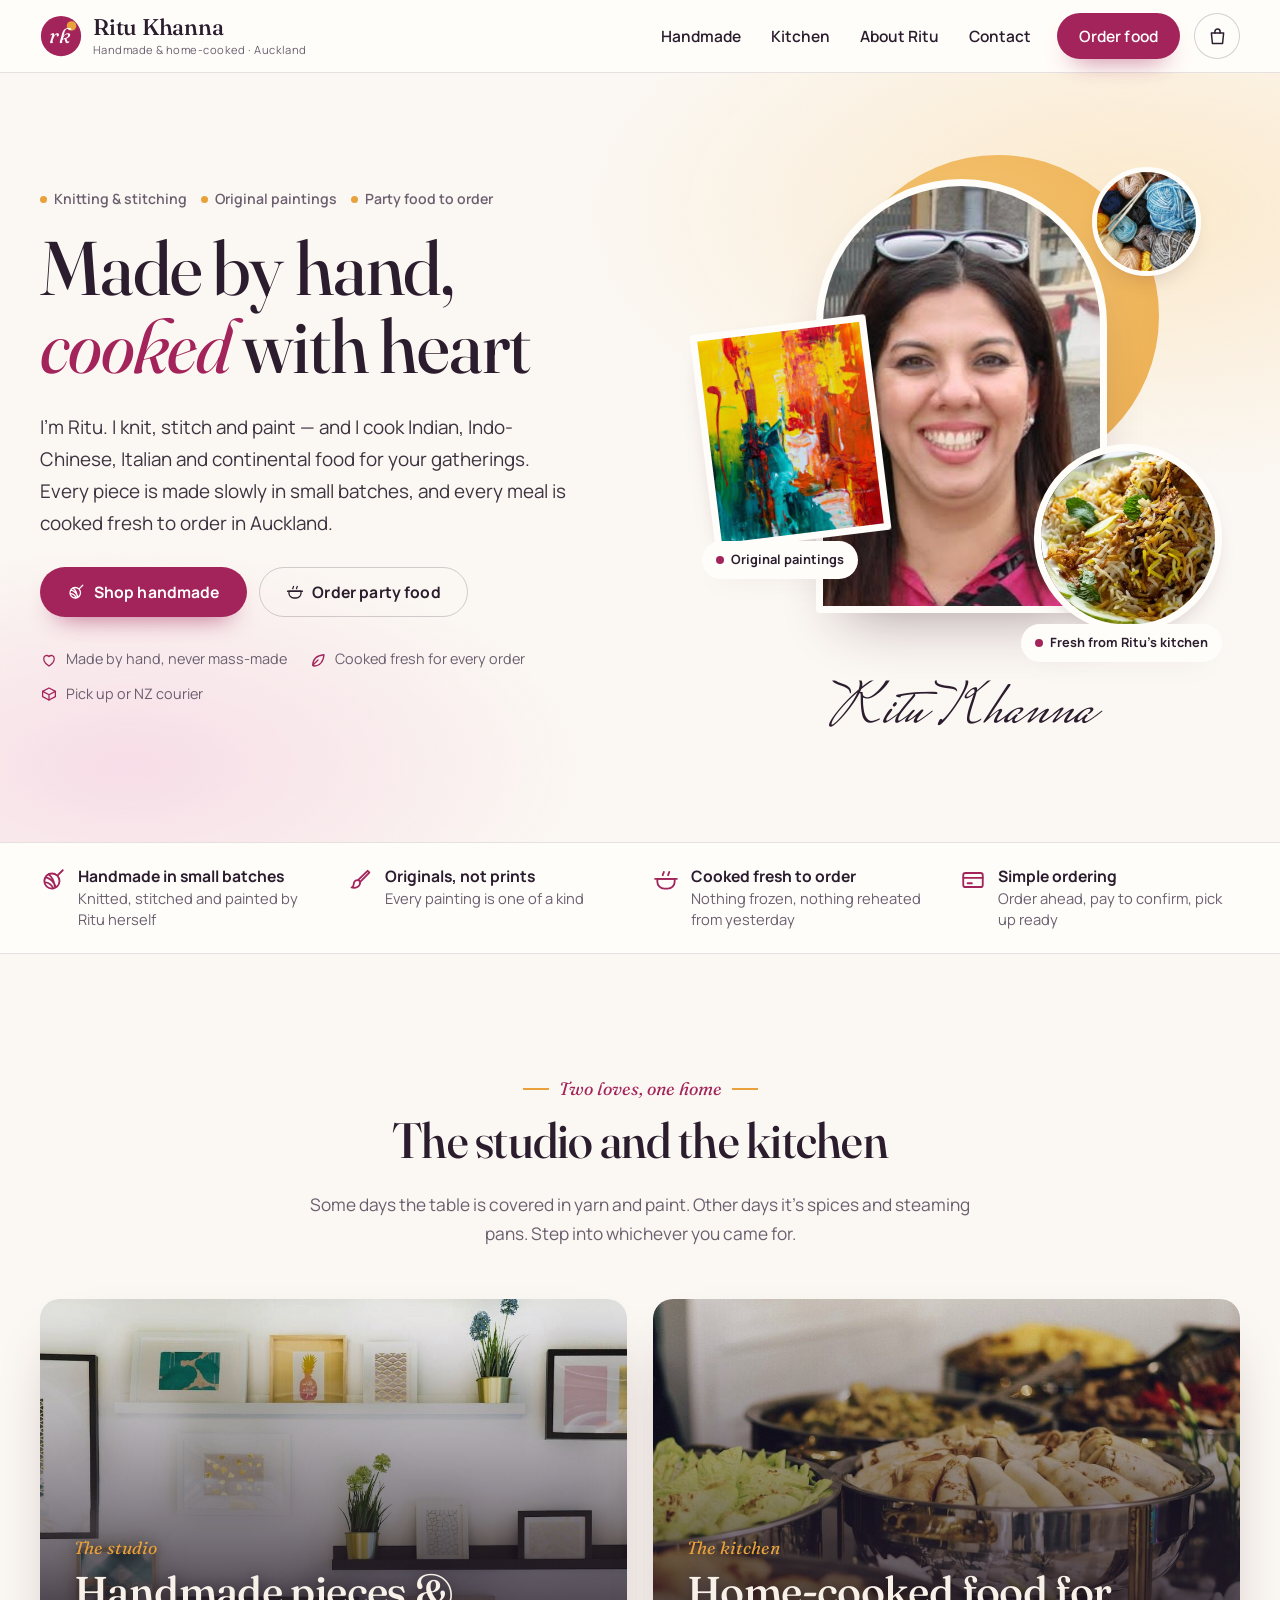
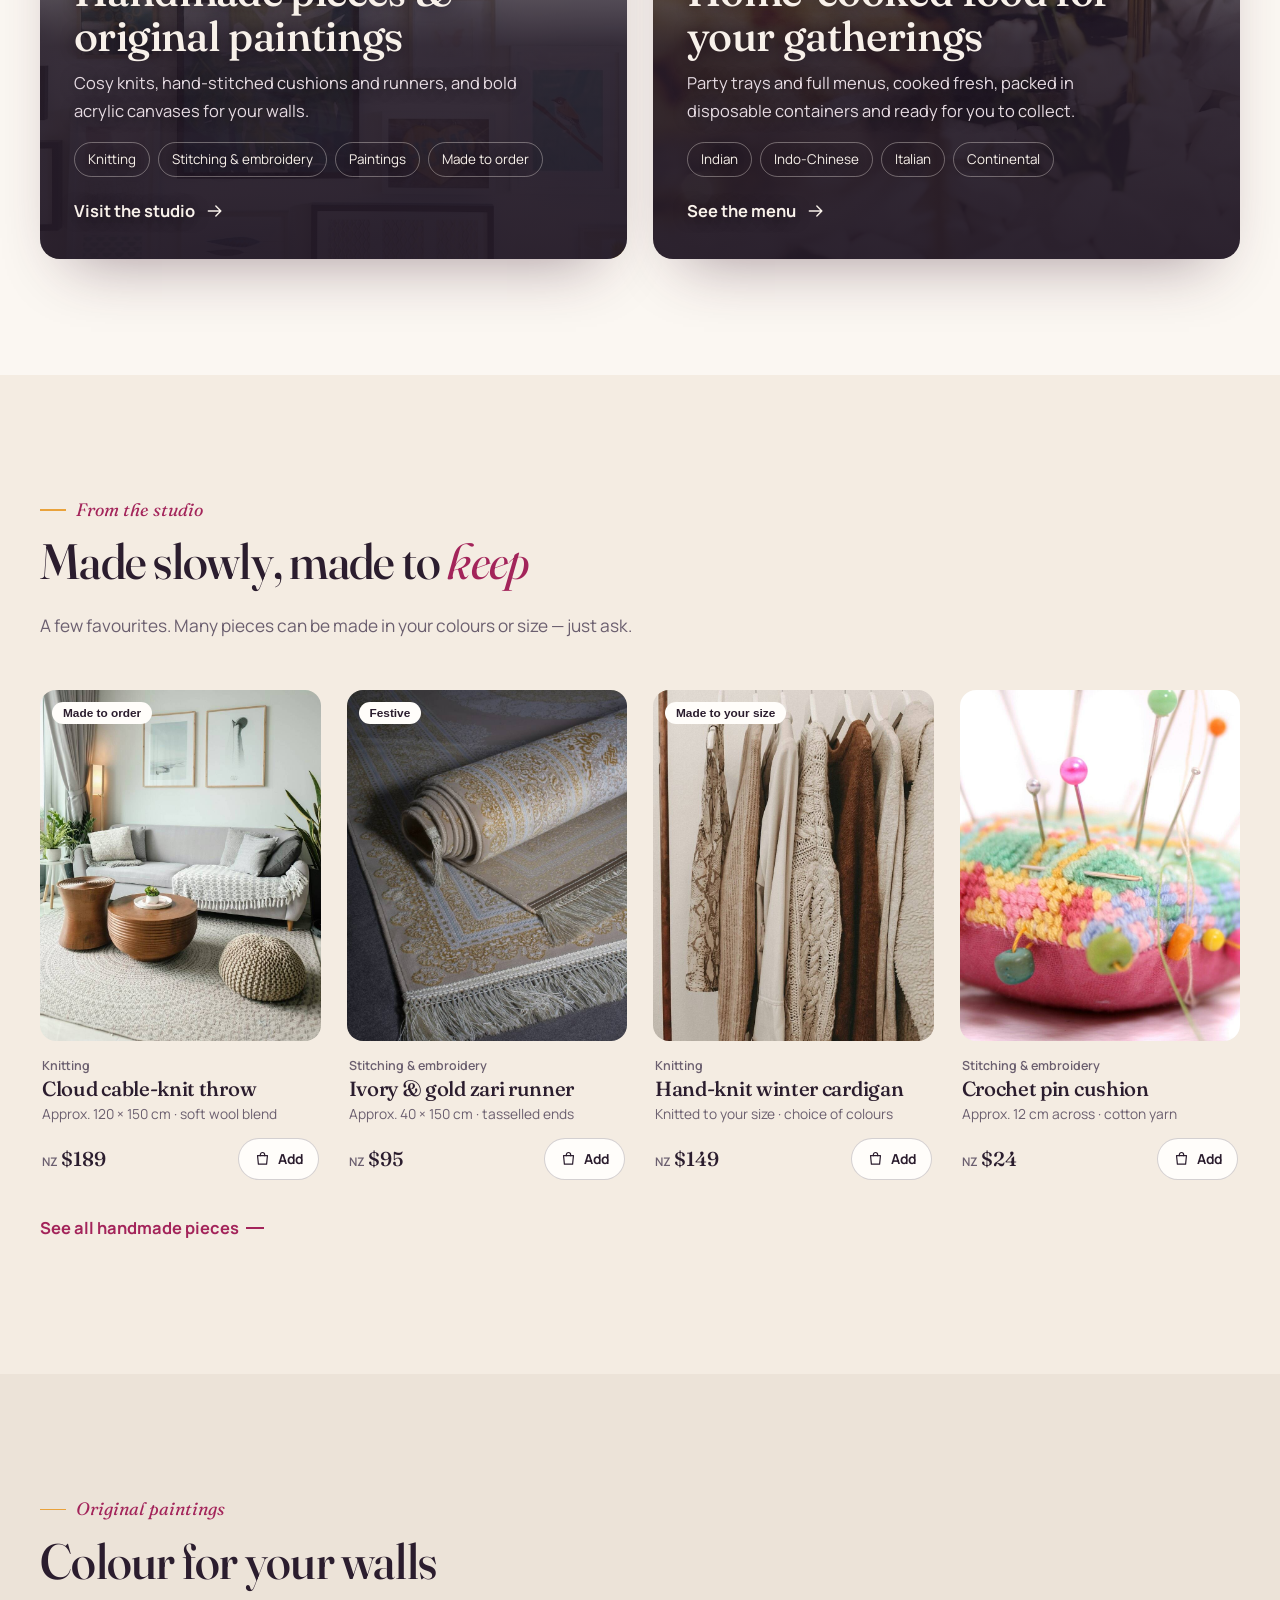
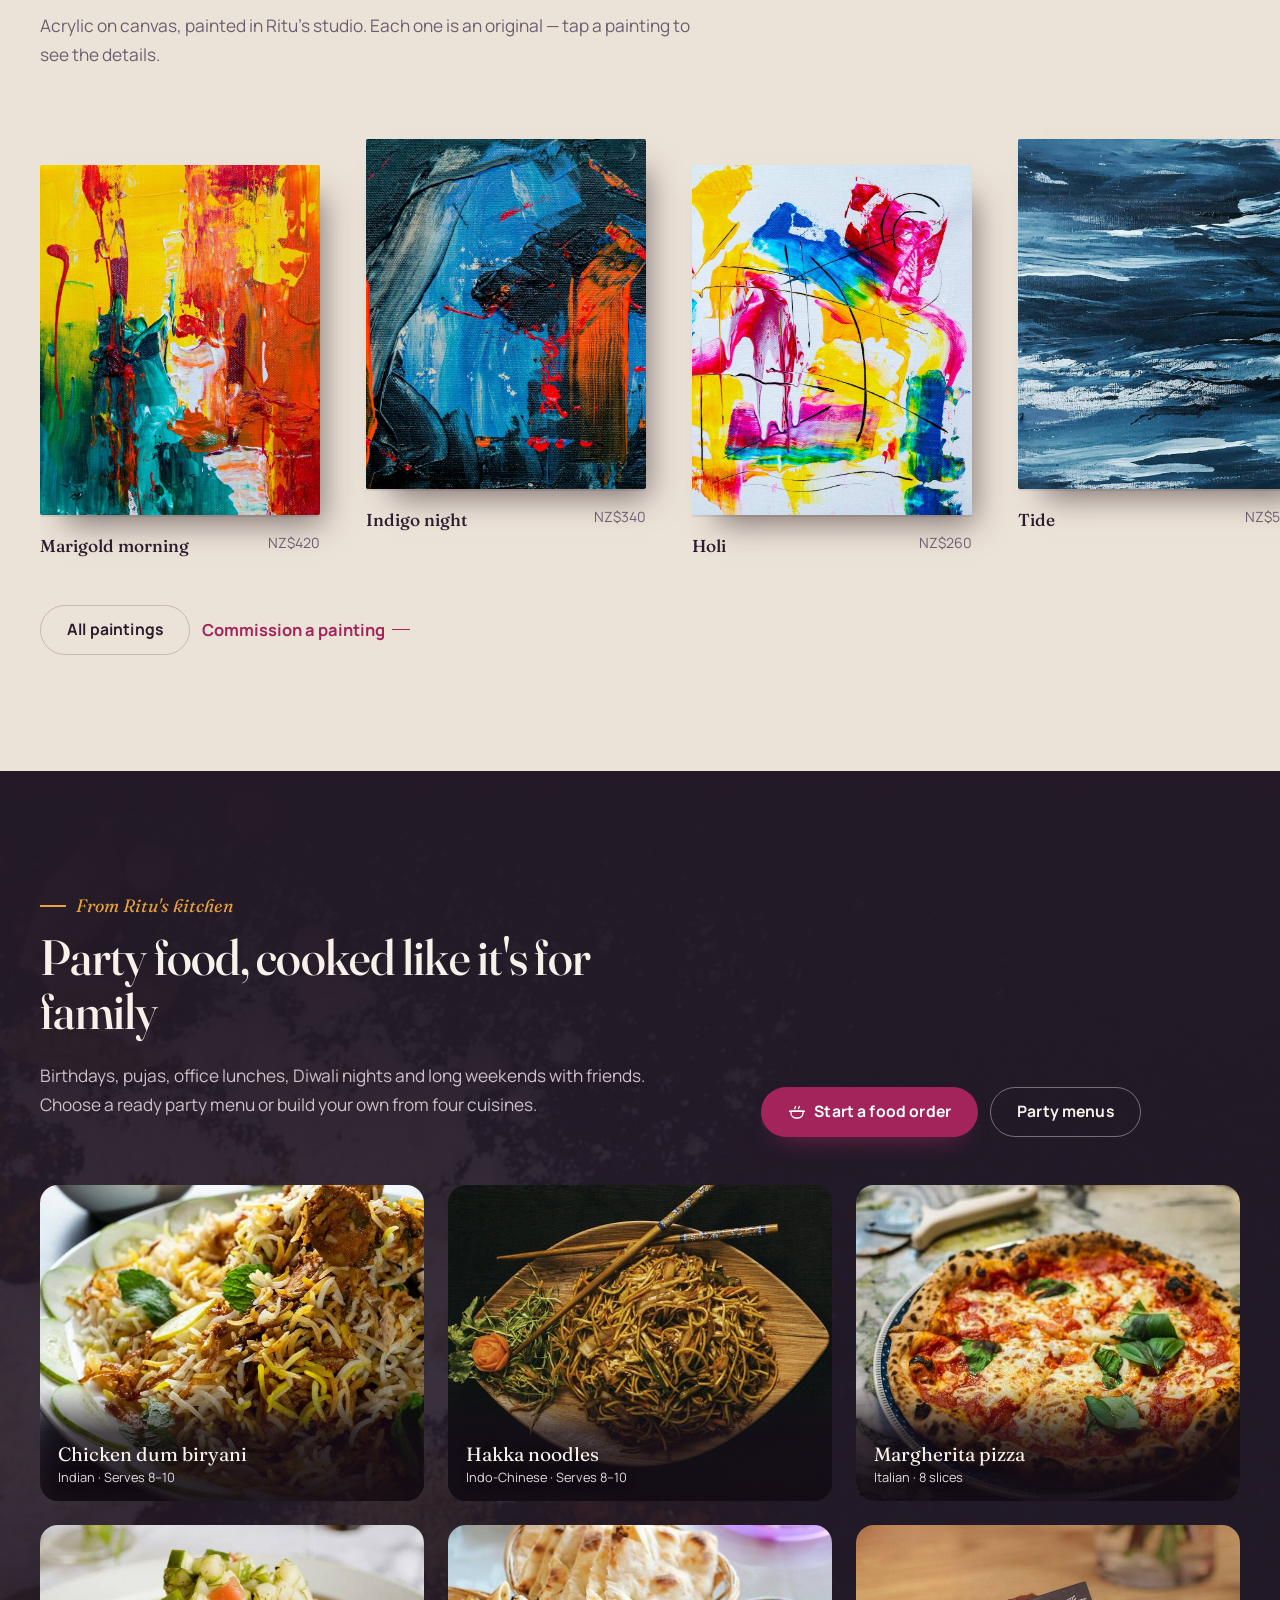
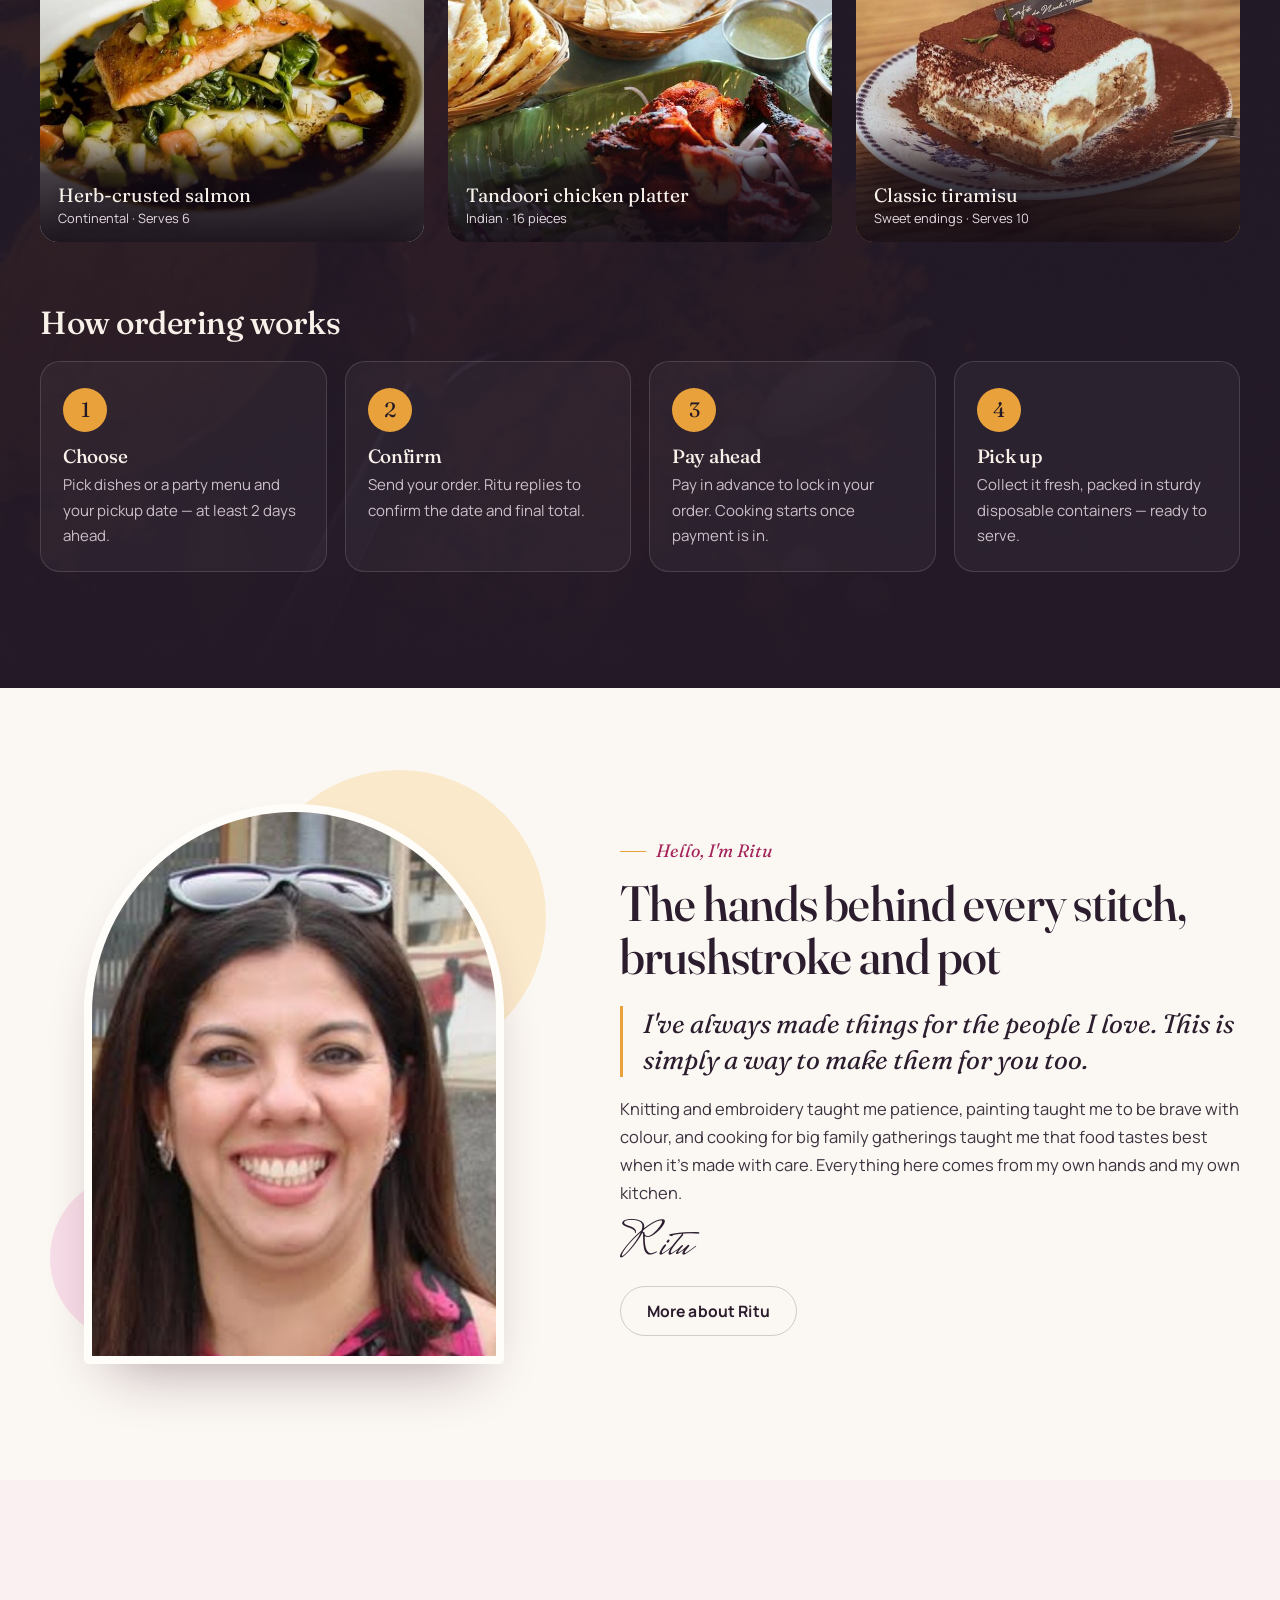
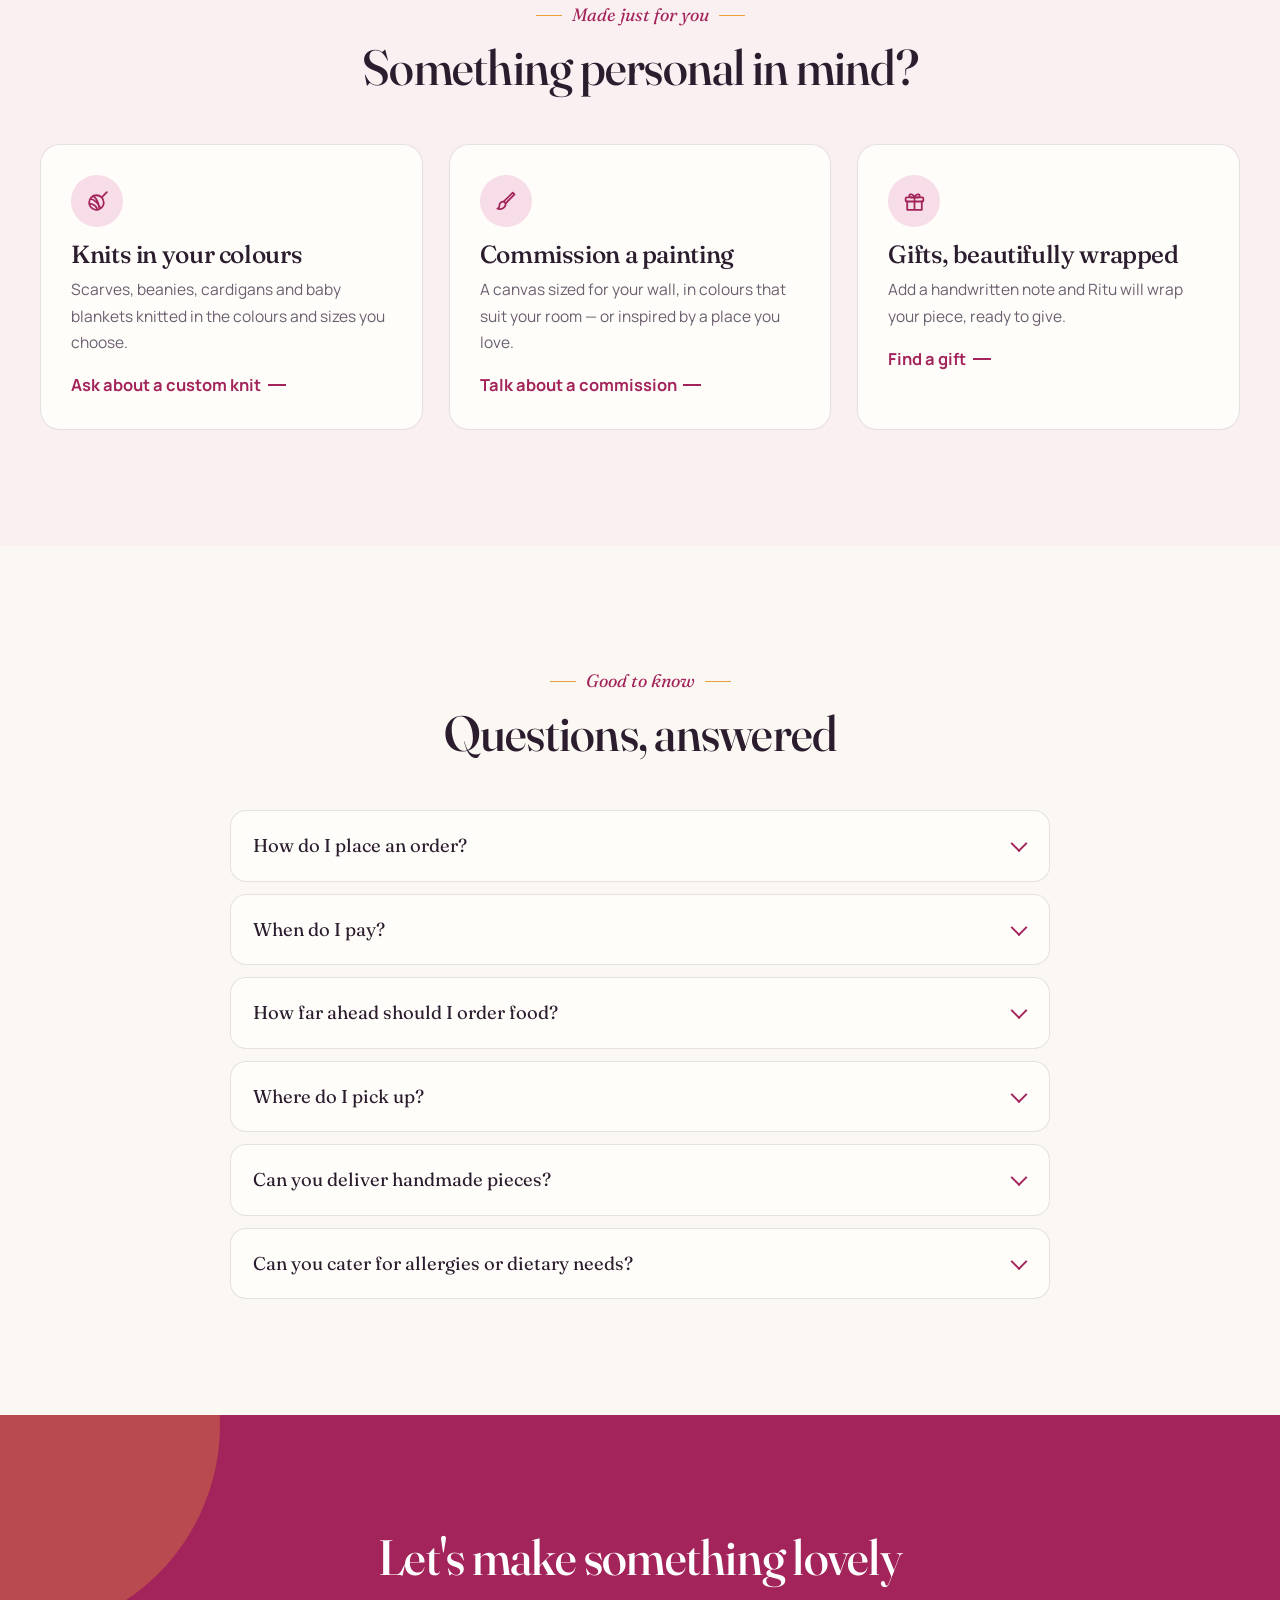
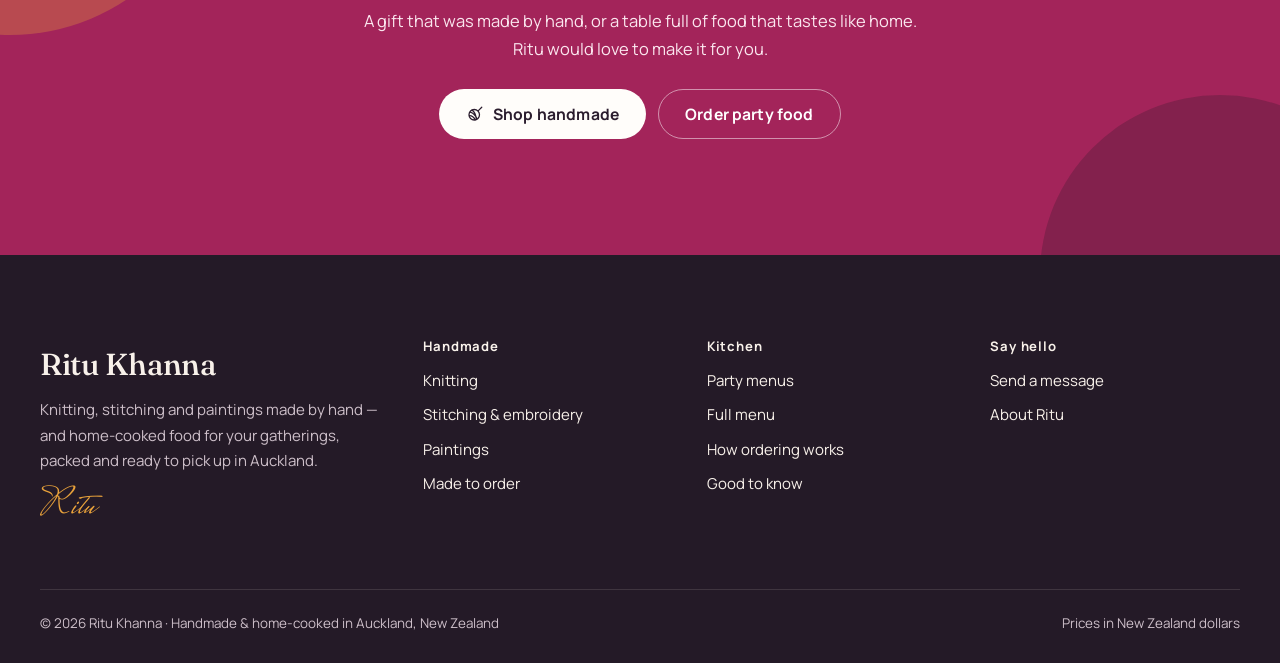
==== commit be7f6e1f: "Readable text on photo cards and dish tiles on phones; a11y fixes - Studio/kitchen cards and kitchen" ====
--- a/index.html
+++ b/index.html
@@ -20,7 +20,7 @@
   <link rel="apple-touch-icon" href="assets/img/apple-touch-icon.png">
   <link rel="preload" href="assets/fonts/fraunces.woff2" as="font" type="font/woff2" crossorigin>
   <link rel="preload" href="assets/fonts/manrope.woff2" as="font" type="font/woff2" crossorigin>
-  <link rel="stylesheet" href="assets/css/site.css?v=1">
+  <link rel="stylesheet" href="assets/css/site.css?v=2">
   <script type="application/ld+json">{"@context": "https://schema.org", "@type": "LocalBusiness", "name": "Ritu Khanna", "url": "https://drbankata.github.io/ritu-khanna/", "image": "https://drbankata.github.io/ritu-khanna/assets/img/og-image.jpg", "description": "Handmade knitting, embroidery and original paintings, and home-cooked Indian, Indo-Chinese, Italian and continental party food for pickup in Auckland.", "address": {"@type": "PostalAddress", "addressLocality": "Auckland", "addressCountry": "NZ"}, "currenciesAccepted": "NZD"}</script>
 </head>
 <body>
@@ -189,9 +189,9 @@
     <div class="fgrid">
       <div class="fbrand"><b>Ritu Khanna</b><p>Knitting, stitching and paintings made by hand — and home-cooked food for your gatherings, packed and ready to pick up in <span data-pickup>Auckland</span>.</p><p class="sign" aria-hidden="true">Ritu</p>
         <div class="social"><a data-show="instagram" href="#" aria-label="Instagram"><svg class="" viewBox="0 0 24 24" fill="none" stroke="currentColor" stroke-width="1.7" stroke-linecap="round" stroke-linejoin="round" aria-hidden="true"><rect x="3" y="3" width="18" height="18" rx="5"/><circle cx="12" cy="12" r="4"/><circle cx="17.5" cy="6.5" r=".6" fill="currentColor"/></svg></a><a data-show="facebook" href="#" aria-label="Facebook"><svg class="" viewBox="0 0 24 24" fill="none" stroke="currentColor" stroke-width="1.7" stroke-linecap="round" stroke-linejoin="round" aria-hidden="true"><path d="M14.5 21v-7.5h2.6l.4-3h-3V8.6c0-.9.3-1.5 1.6-1.5h1.6V4.4a21 21 0 0 0-2.4-.1c-2.4 0-4 1.4-4 4.1v2.1H8.7v3h2.6V21"/></svg></a><a data-show="whatsapp" href="#" aria-label="WhatsApp"><svg viewBox="0 0 24 24" fill="currentColor" aria-hidden="true"><path d="M12 2a10 10 0 0 0-8.6 15.1L2 22l5-1.3A10 10 0 1 0 12 2zm5.3 14.1c-.2.6-1.3 1.2-1.8 1.2-.5.1-1 .2-3.3-.7-2.8-1.1-4.6-4-4.7-4.2-.1-.2-1.1-1.5-1.1-2.9s.7-2.1 1-2.4c.3-.3.6-.3.8-.3h.6c.2 0 .4 0 .6.5l.9 2.1c.1.2.1.4 0 .6l-.4.6-.4.5c-.1.2-.3.3-.1.6.2.3.8 1.3 1.7 2.1 1.2 1 2.1 1.3 2.4 1.5.3.1.5.1.7-.1l1-1.2c.2-.3.4-.2.7-.1l2 1c.3.1.5.2.5.3.1.2.1.7-.1 1.3z"/></svg></a></div></div>
-      <div><h4>Handmade</h4><ul><li><a href="handmade/#knitting">Knitting</a></li><li><a href="handmade/#stitching">Stitching &amp; embroidery</a></li><li><a href="handmade/#paintings">Paintings</a></li><li><a href="handmade/#custom">Made to order</a></li></ul></div>
-      <div><h4>Kitchen</h4><ul><li><a href="kitchen/#packages">Party menus</a></li><li><a href="kitchen/#menu">Full menu</a></li><li><a href="kitchen/#how">How ordering works</a></li><li><a href="kitchen/#good-to-know">Good to know</a></li></ul></div>
-      <div><h4>Say hello</h4><ul><li data-show="whatsapp"><a href="#" data-show="whatsapp">WhatsApp <span data-fill></span></a></li><li data-show="email"><a href="#" data-show="email"><span data-fill></span></a></li><li data-show="phone"><a href="#" data-show="phone"><span data-fill></span></a></li><li><a href="contact/">Send a message</a></li><li><a href="about/">About Ritu</a></li></ul></div>
+      <div><h2 class="fh">Handmade</h2><ul><li><a href="handmade/#knitting">Knitting</a></li><li><a href="handmade/#stitching">Stitching &amp; embroidery</a></li><li><a href="handmade/#paintings">Paintings</a></li><li><a href="handmade/#custom">Made to order</a></li></ul></div>
+      <div><h2 class="fh">Kitchen</h2><ul><li><a href="kitchen/#packages">Party menus</a></li><li><a href="kitchen/#menu">Full menu</a></li><li><a href="kitchen/#how">How ordering works</a></li><li><a href="kitchen/#good-to-know">Good to know</a></li></ul></div>
+      <div><h2 class="fh">Say hello</h2><ul><li data-show="whatsapp"><a href="#" data-show="whatsapp">WhatsApp <span data-fill></span></a></li><li data-show="email"><a href="#" data-show="email"><span data-fill></span></a></li><li data-show="phone"><a href="#" data-show="phone"><span data-fill></span></a></li><li><a href="contact/">Send a message</a></li><li><a href="about/">About Ritu</a></li></ul></div>
     </div>
     <div class="legal"><span>© <span data-year>2026</span> Ritu Khanna · Handmade &amp; home-cooked in Auckland, New Zealand</span><span>Prices in New Zealand dollars</span></div>
   </div>
@@ -238,6 +238,6 @@
     <div class="pay-note" data-paybox><svg class="" viewBox="0 0 24 24" fill="none" stroke="currentColor" stroke-width="1.7" stroke-linecap="round" stroke-linejoin="round" aria-hidden="true"><rect x="3" y="5.5" width="18" height="13" rx="2"/><path d="M3 10h18M7 15h4"/></svg><div><b>Pay in advance to confirm.</b> Ritu replies to confirm your date and total. Your order is locked in once payment is received.<span data-show="bank" hidden><br>Bank transfer: <b data-fill></b></span><span data-show="payment" hidden><br><a data-show="payment" href="#">Pay securely online</a></span></div></div>
   </div>
 </dialog>
-<script src="assets/js/site.js?v=1" defer></script>
+<script src="assets/js/site.js?v=2" defer></script>
 </body>
 </html>
--- a/assets/css/site.css
+++ b/assets/css/site.css
@@ -33,6 +33,7 @@
   --night-2:#33263a;
   --on-dark:#f8f1ea;
   --on-dark-muted:#cdbfc9;
+  --on-dark-soft:#e6dbe2;    /* body text on photos */
   --on-accent:#ffffff;
   --line:rgba(43,29,46,.12);
   --line-2:rgba(43,29,46,.2);
@@ -54,7 +55,7 @@
 h1,h2,h3,h4{font-family:var(--display);font-weight:500;line-height:1.08;color:var(--ink);margin:0 0 .45em;letter-spacing:-.015em;font-variation-settings:"opsz" 96}
 h1{font-size:clamp(2.6rem,8.4vw,4.75rem);line-height:1.02;font-weight:450}
 h2{font-size:clamp(2rem,5vw,3.1rem)}
-h3{font-size:clamp(1.3rem,2.4vw,1.55rem);font-variation-settings:"opsz" 36}
+h3,.h3{font-size:clamp(1.3rem,2.4vw,1.55rem);font-variation-settings:"opsz" 36}
 h1 em,h2 em{font-style:italic;font-weight:400;color:var(--berry)}
 p{margin:0 0 1em}
 strong,b{font-weight:700;color:var(--ink)}
@@ -185,13 +186,21 @@
 .promise svg{width:26px;height:26px;color:var(--berry);flex:none;margin-top:2px}
 
 /* ---------- Two doors ---------- */
-.door{position:relative;display:flex;flex-direction:column;justify-content:flex-end;min-height:clamp(420px,58vw,560px);border-radius:var(--r);overflow:hidden;color:var(--on-dark);text-decoration:none;isolation:isolate;box-shadow:var(--shadow)}
-.door img{position:absolute;inset:0;width:100%;height:100%;object-fit:cover;z-index:-2;transition:transform 1.4s cubic-bezier(.2,.7,.2,1)}
-.door::before{content:"";position:absolute;inset:0;z-index:-1;background:linear-gradient(180deg,rgba(36,26,39,0) 25%,rgba(36,26,39,.55) 55%,rgba(36,26,39,.92))}
+/* Phone/tablet: photo on top, text on a solid dark panel (always readable).
+   Wide screens (1100+): text sits on the photo over a strong dark gradient. */
+.door{position:relative;display:flex;flex-direction:column;border-radius:var(--r);overflow:hidden;color:var(--on-dark);text-decoration:none;isolation:isolate;box-shadow:var(--shadow);background:var(--night)}
+.door img{width:100%;aspect-ratio:16/10;height:auto;object-fit:cover;transition:transform 1.4s cubic-bezier(.2,.7,.2,1)}
+.door .in{position:relative;padding:clamp(22px,4vw,34px);background:var(--night);flex:1}
 .door:hover img{transform:scale(1.05)}
-.door .in{padding:clamp(24px,4vw,40px)}
-.door h3{color:var(--on-dark);font-size:clamp(1.9rem,4vw,2.6rem);margin-bottom:.25em}
+.door h3{color:var(--on-dark);font-size:clamp(1.7rem,4vw,2.6rem);margin-bottom:.25em}
 .door p{color:var(--on-dark-muted);max-width:460px}
+@media (min-width:1100px){
+  .door{justify-content:flex-end;min-height:560px;background:none}
+  .door img{position:absolute;inset:0;height:100%;aspect-ratio:auto;z-index:-2}
+  .door::before{content:"";position:absolute;inset:0;z-index:-1;background:linear-gradient(180deg,rgba(36,26,39,.05) 0%,rgba(36,26,39,.55) 38%,rgba(36,26,39,.9) 62%,rgba(36,26,39,.96))}
+  .door .in{background:none;flex:none;text-shadow:0 1px 14px rgba(20,12,22,.6)}
+  .door p{color:var(--on-dark-soft)}
+}
 .door .tags{display:flex;flex-wrap:wrap;gap:8px;margin:0 0 20px;padding:0;list-style:none}
 .door .tags li{border:1px solid rgba(248,241,234,.35);border-radius:999px;padding:5px 13px;font-size:.84rem;color:var(--on-dark)}
 .door .go{display:inline-flex;align-items:center;gap:10px;font-weight:700;color:var(--on-dark)}
@@ -259,11 +268,18 @@
 .dark .bgimg+.fade{position:absolute;inset:0;z-index:-1;background:linear-gradient(180deg,var(--night),rgba(36,26,39,.6) 40%,var(--night))}
 .dishes{display:grid;gap:18px;grid-template-columns:repeat(2,1fr)}
 @media (min-width:900px){.dishes{grid-template-columns:repeat(3,1fr);gap:24px}}
-.dish{margin:0;position:relative;border-radius:18px;overflow:hidden;aspect-ratio:4/3.3;background:var(--night-2)}
-.dish img{width:100%;height:100%;object-fit:cover;transition:transform 1.1s cubic-bezier(.2,.7,.2,1)}
+/* Phone: caption on a solid panel under the photo. 900+: caption over the photo on a strong gradient. */
+.dish{margin:0;position:relative;border-radius:18px;overflow:hidden;background:var(--night-2);display:flex;flex-direction:column}
+.dish img{width:100%;aspect-ratio:4/3;height:auto;object-fit:cover;transition:transform 1.1s cubic-bezier(.2,.7,.2,1)}
 .dish:hover img{transform:scale(1.06)}
-.dish figcaption{position:absolute;inset:auto 0 0 0;padding:40px 16px 14px;background:linear-gradient(transparent,rgba(20,12,22,.88));color:var(--on-dark);font-family:var(--display);font-size:clamp(1rem,2vw,1.2rem);line-height:1.2}
-.dish figcaption small{display:block;font-family:var(--sans);font-size:.76rem;color:var(--on-dark-muted);margin-top:3px}
+.dish figcaption{padding:10px 12px 12px;color:var(--on-dark);font-family:var(--display);font-size:1rem;line-height:1.2;flex:1}
+.dish figcaption small{display:block;font-family:var(--sans);font-size:.74rem;color:var(--on-dark-muted);margin-top:4px}
+@media (min-width:900px){
+  .dish{display:block;aspect-ratio:4/3.3}
+  .dish img{height:100%;aspect-ratio:auto}
+  .dish figcaption{position:absolute;inset:auto 0 0 0;padding:56px 18px 16px;background:linear-gradient(transparent,rgba(20,12,22,.75) 40%,rgba(20,12,22,.94));font-size:1.2rem;text-shadow:0 1px 10px rgba(20,12,22,.7)}
+  .dish figcaption small{font-size:.8rem;color:var(--on-dark-soft)}
+}
 
 /* ---------- Steps ---------- */
 .steps{counter-reset:s;display:grid;gap:18px;padding:0;margin:0;list-style:none}
@@ -310,7 +326,8 @@
 /* ---------- Closing band ---------- */
 .closing{position:relative;overflow:hidden;background:var(--berry);color:#fbe7ef;text-align:center;isolation:isolate}
 .closing::before,.closing::after{content:"";position:absolute;border-radius:50%;z-index:-1}
-.closing::before{width:420px;height:420px;background:rgba(233,162,59,.35);left:-140px;top:-180px}
+.closing::before{width:260px;height:260px;background:rgba(233,162,59,.22);left:-170px;top:-150px}
+@media (min-width:900px){.closing::before{width:420px;height:420px;background:rgba(233,162,59,.3);left:-200px;top:-200px}}
 .closing::after{width:360px;height:360px;background:rgba(36,26,39,.25);right:-120px;bottom:-200px}
 .closing h2{color:#fff}
 .closing p{max-width:560px;margin:0 auto 26px;color:#fbe7ef}
@@ -363,7 +380,7 @@
 .summary{background:var(--paper);border:1px solid var(--line);border-radius:22px;padding:24px;box-shadow:var(--shadow-sm)}
 @media (min-width:1100px){.summary{position:sticky;top:96px;max-height:calc(100vh - 116px);overflow:auto}}
 .summary .form .row{grid-template-columns:1fr}
-.summary h3{display:flex;justify-content:space-between;align-items:center;margin-bottom:14px}
+.summary h3,.summary .h3{display:flex;justify-content:space-between;align-items:center;margin-bottom:14px}
 .lines{list-style:none;padding:0;margin:0 0 14px;display:grid;gap:10px}
 .lines li{display:grid;grid-template-columns:1fr auto;gap:2px 12px;font-size:.92rem;padding-bottom:10px;border-bottom:1px dashed var(--line-2)}
 .lines li small{grid-column:1/-1;color:var(--muted);font-size:.8rem}
@@ -486,7 +503,7 @@
 @media (min-width:760px){.fgrid{grid-template-columns:1.4fr 1fr 1fr 1fr}}
 .fbrand b{display:block;font-family:var(--display);font-weight:500;font-size:1.9rem;color:var(--on-dark);margin-bottom:6px;letter-spacing:-.01em}
 .fbrand .sign{color:var(--marigold);font-size:2.4rem;margin:14px 0 0}
-.site-footer h4{font-family:var(--sans);font-size:.82rem;font-weight:700;letter-spacing:.06em;color:var(--on-dark);margin-bottom:14px}
+.site-footer .fh{font-family:var(--sans);font-size:.82rem;font-weight:700;letter-spacing:.06em;color:var(--on-dark);margin-bottom:14px}
 .site-footer ul{list-style:none;padding:0;margin:0;display:grid;gap:9px}
 .social{display:flex;gap:10px;margin-top:16px}
 .social a{width:42px;height:42px;border-radius:50%;border:1px solid rgba(248,241,234,.25);display:grid;place-items:center}
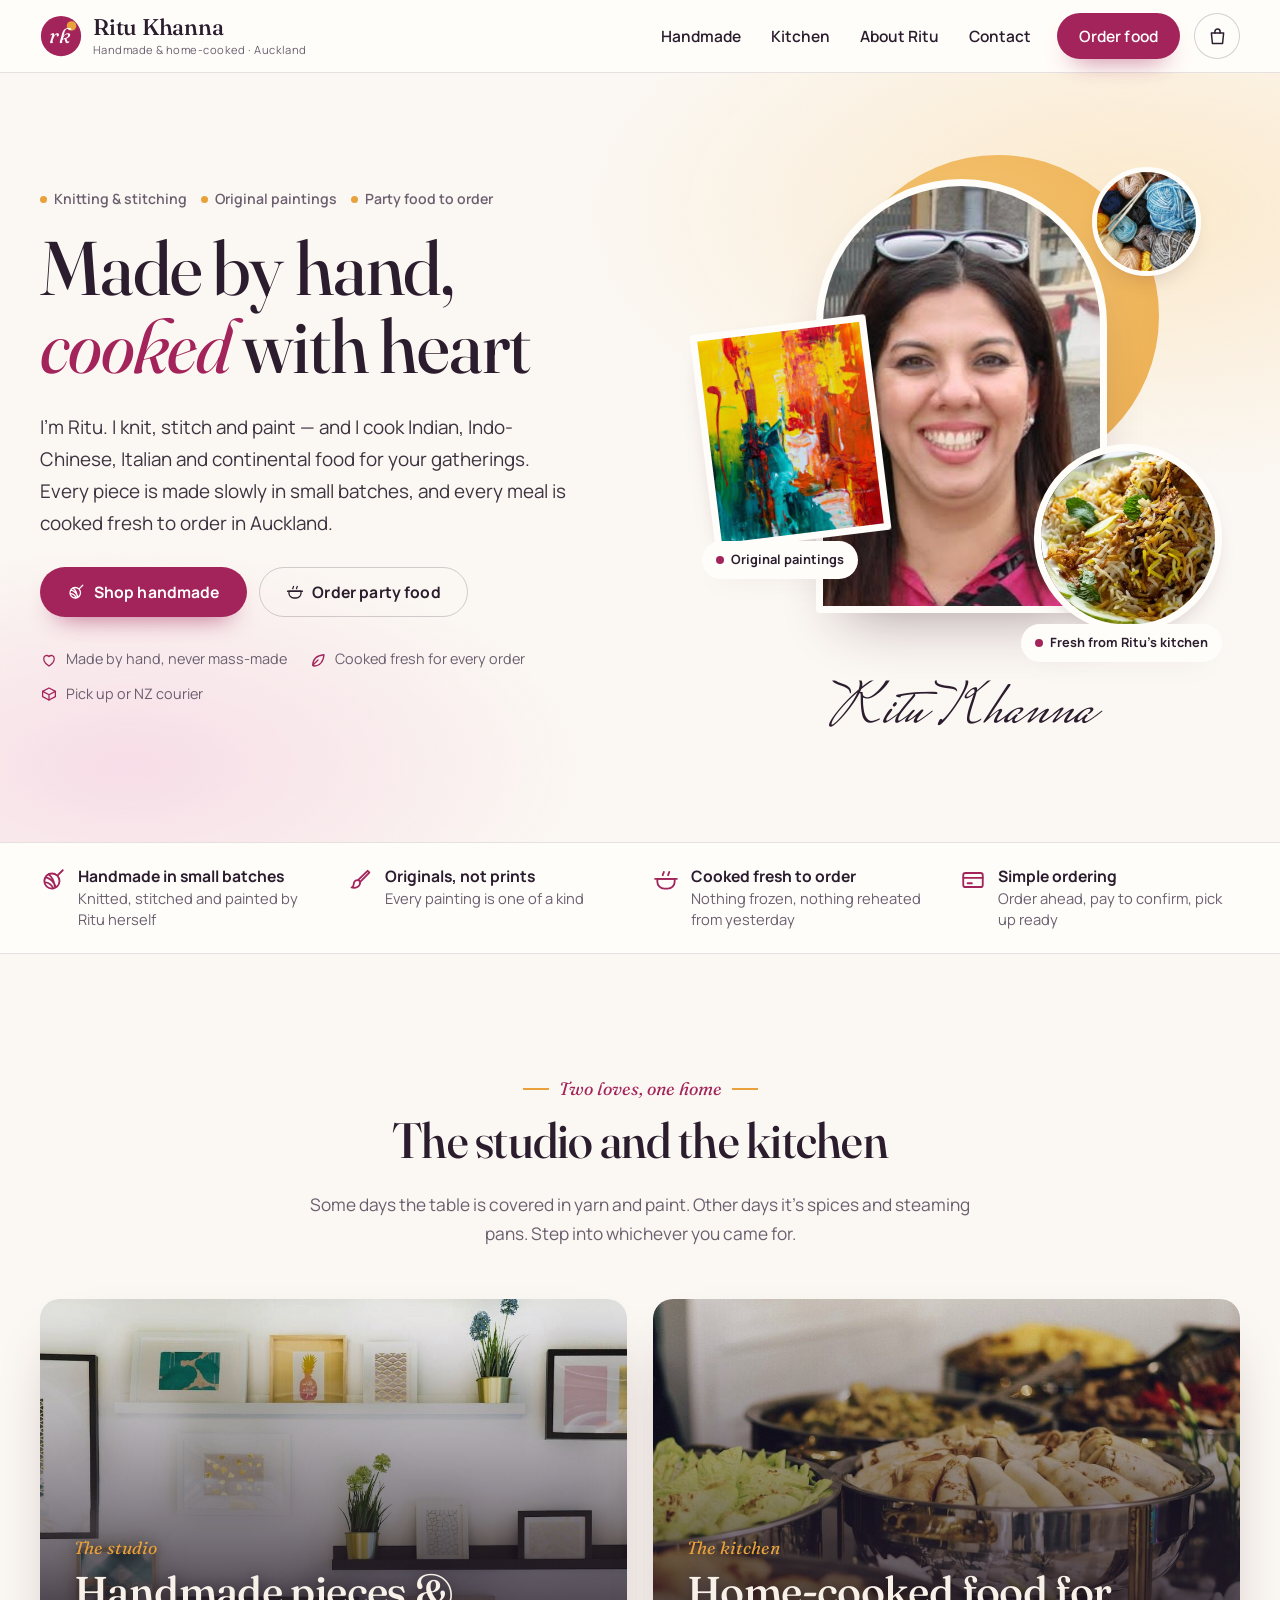
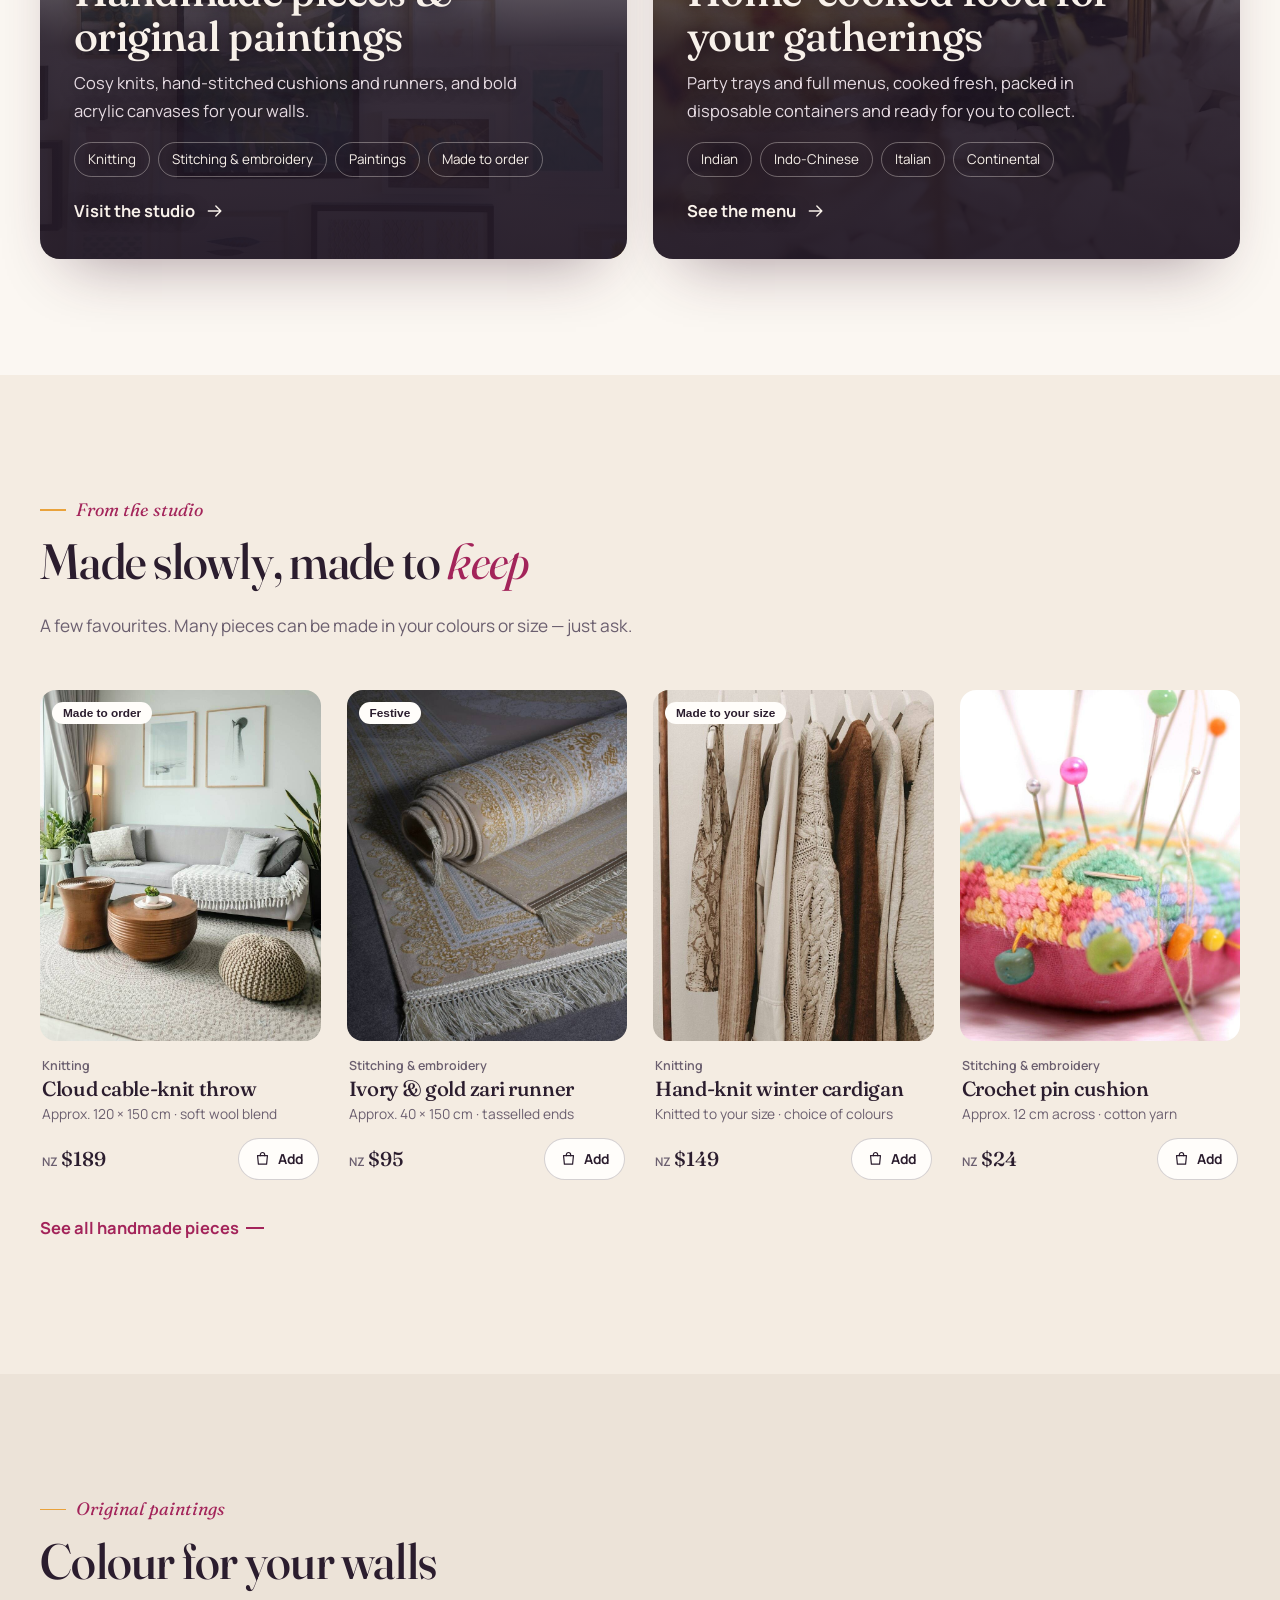
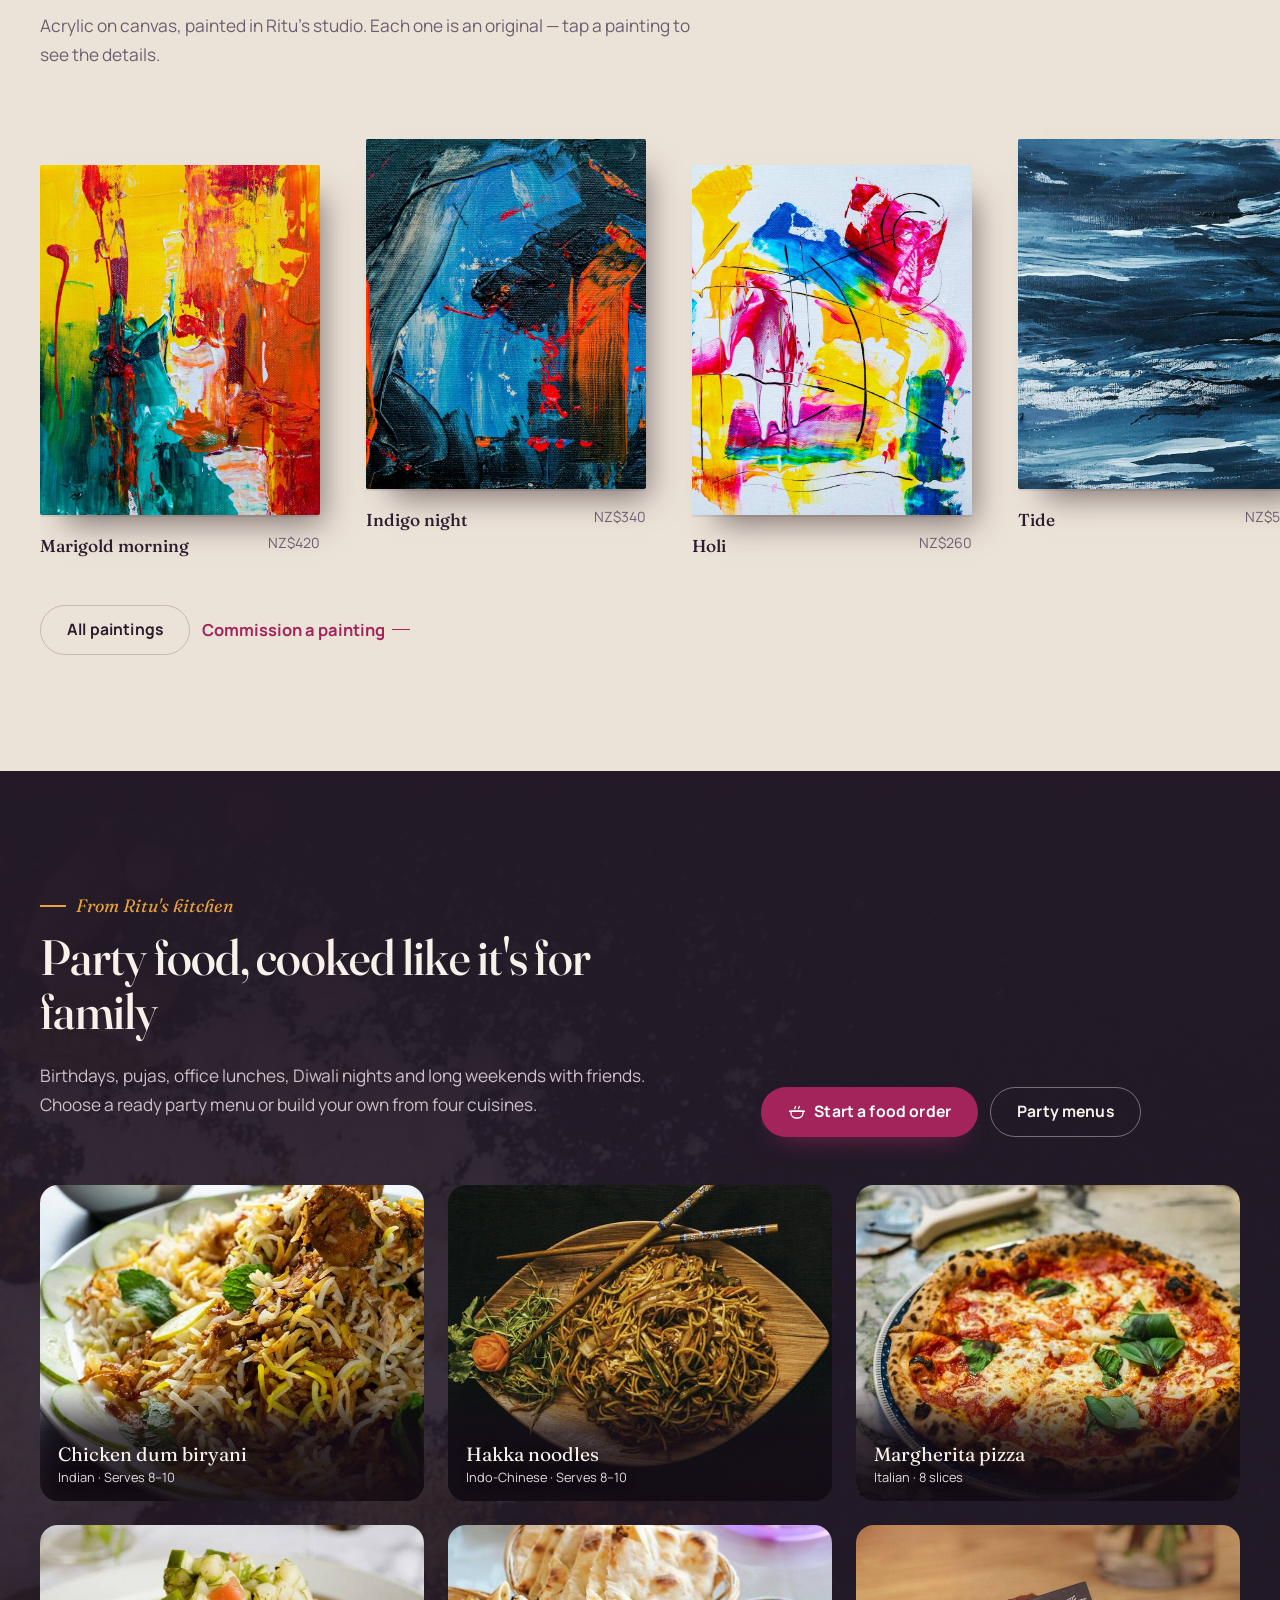
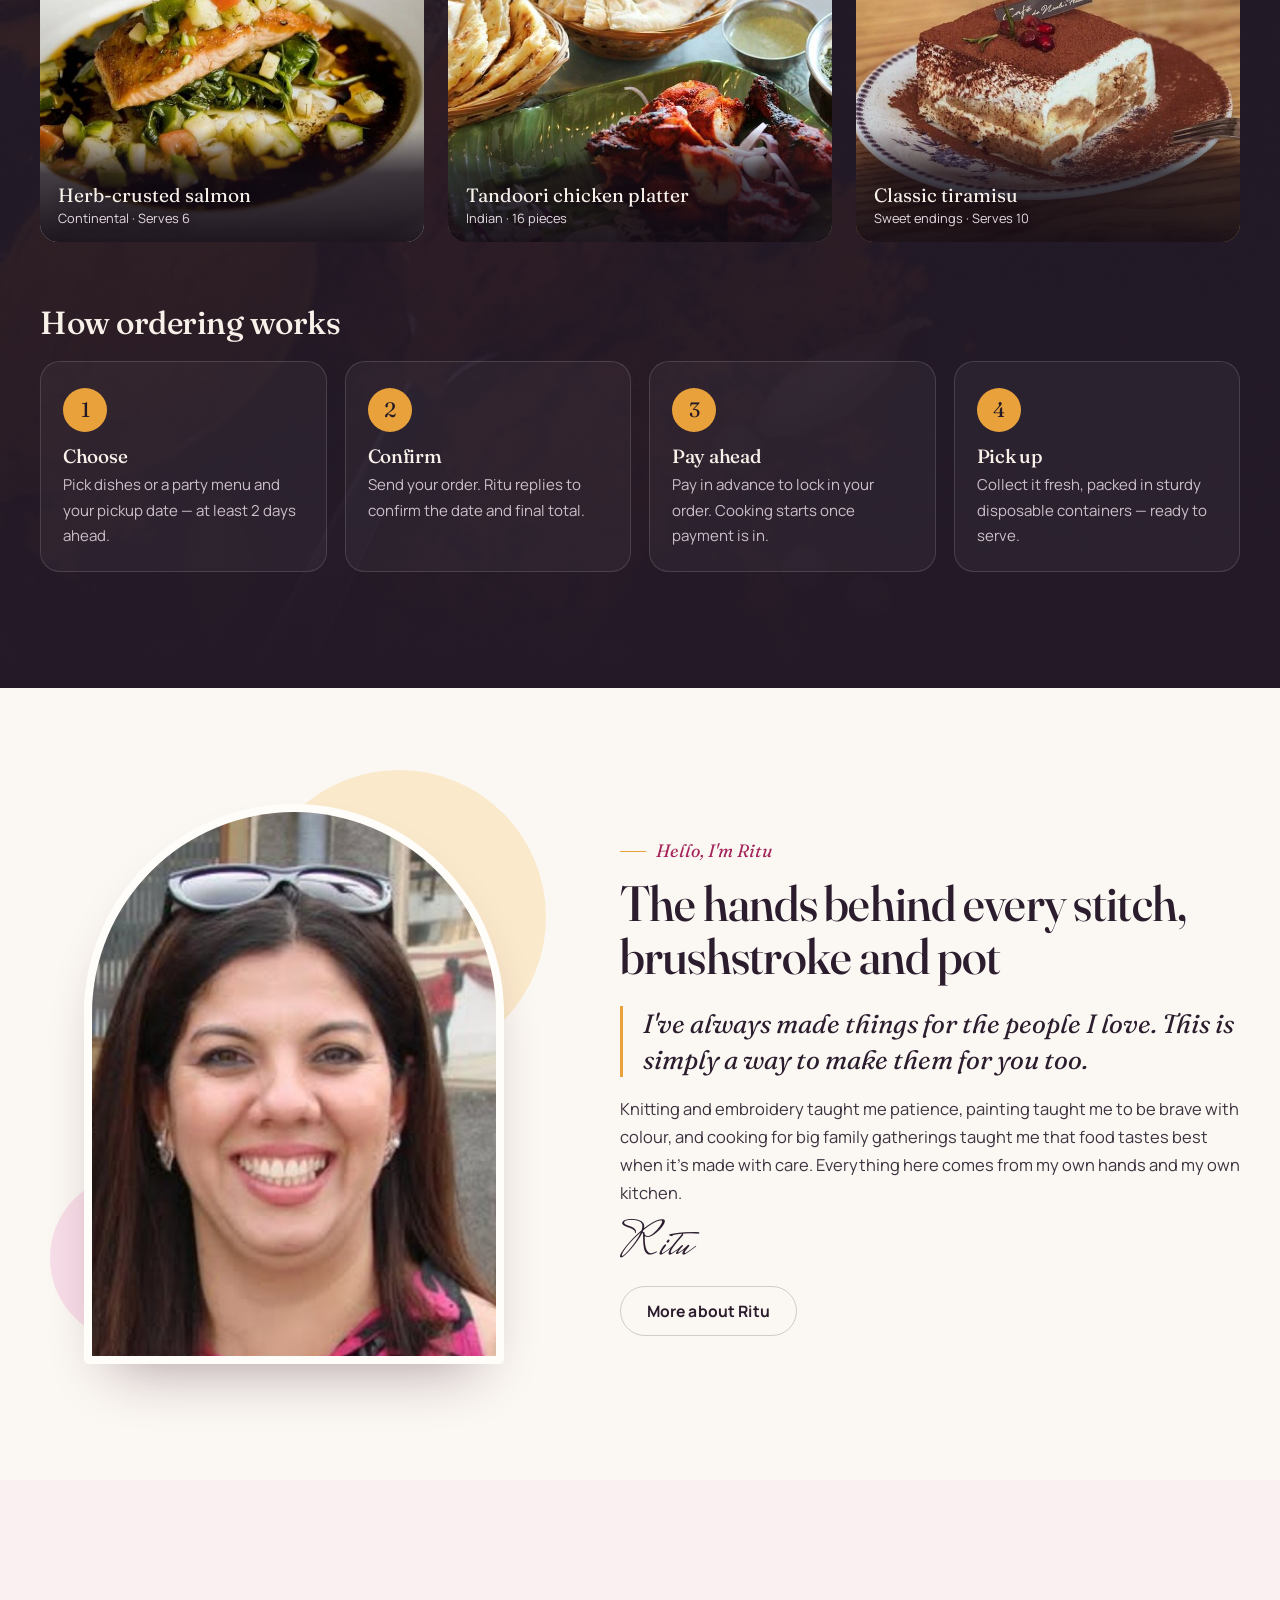
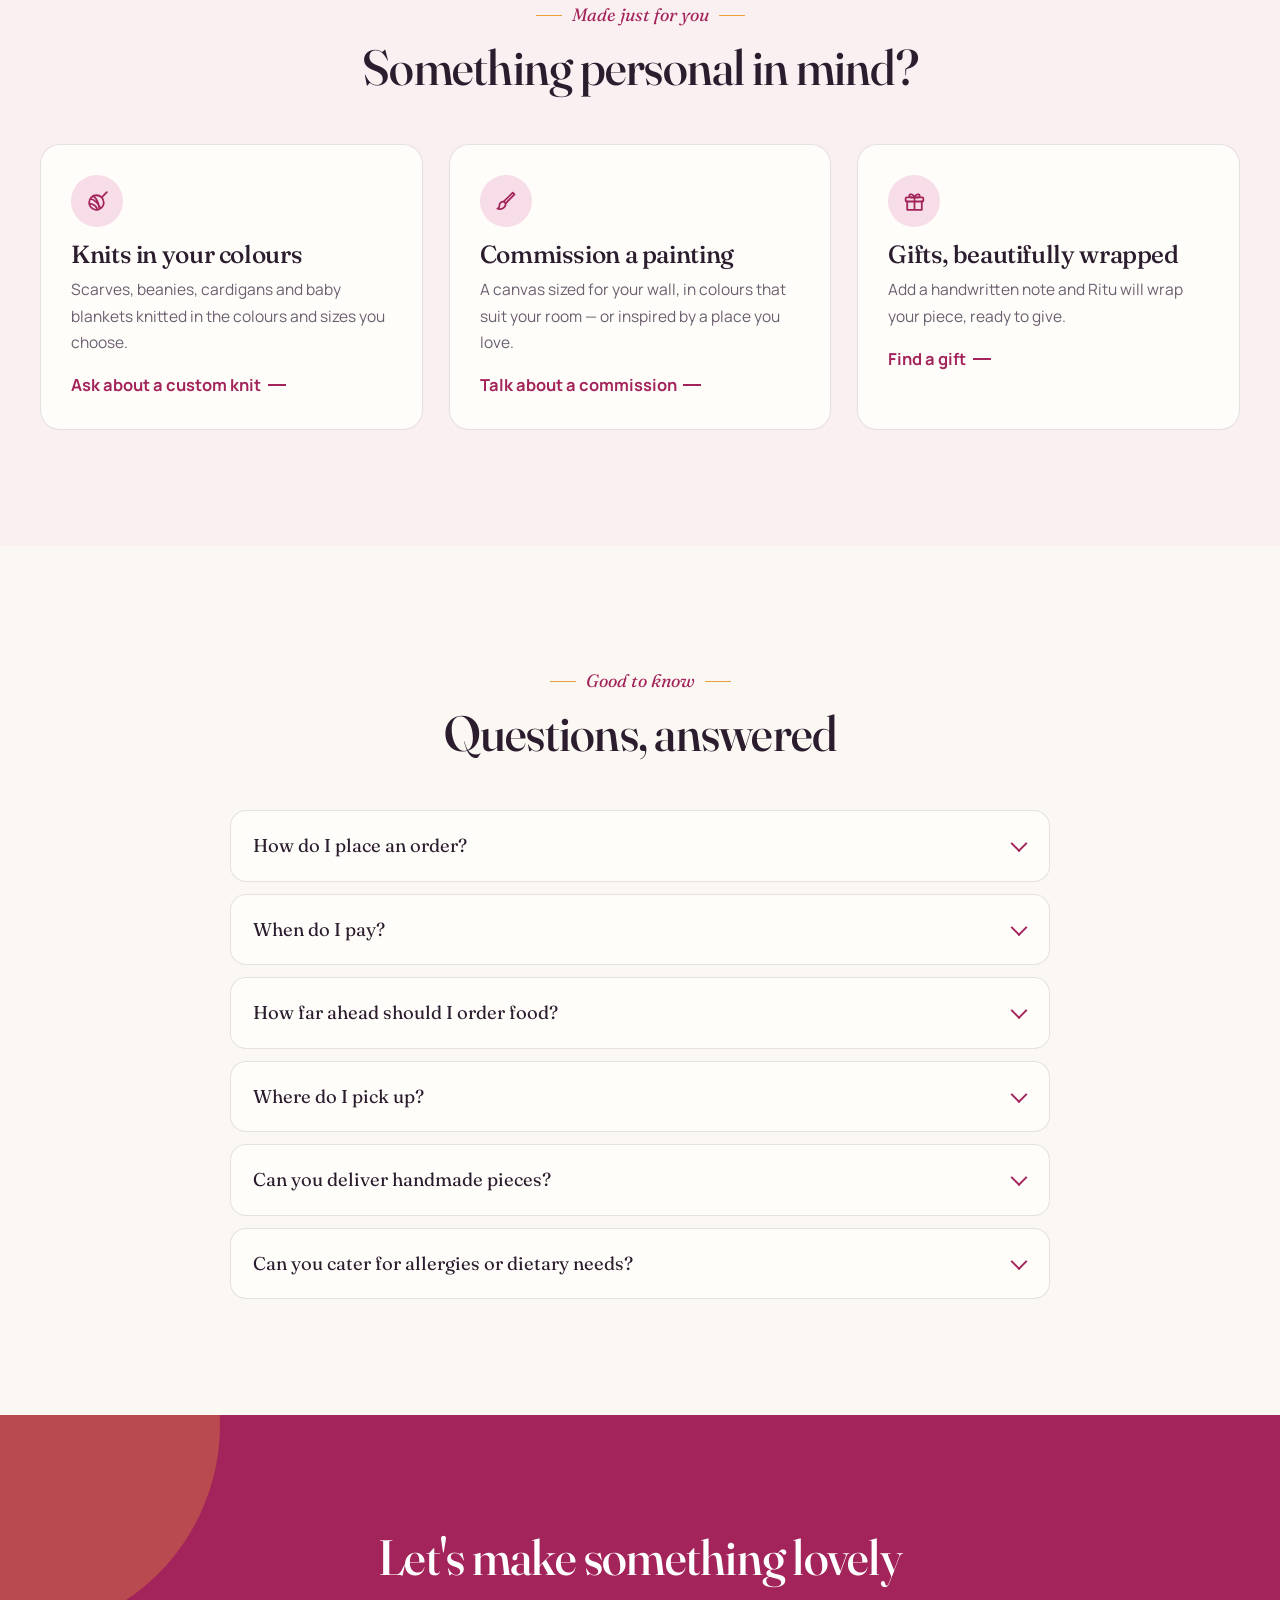
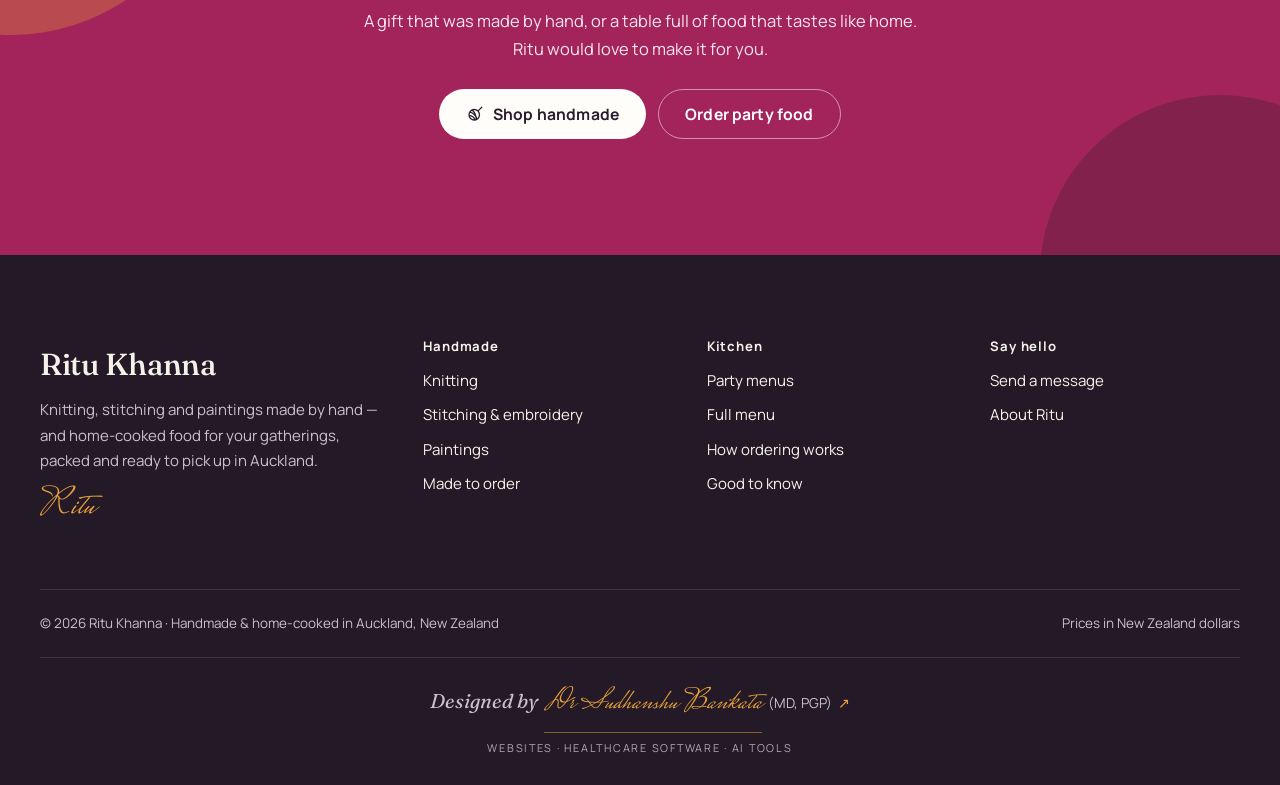
==== commit 1288240f: "Add Designed by Dr Sudhanshu Bankata footer credit linking to lexmedix.in/services Co-Authored-By: C" ====
--- a/index.html
+++ b/index.html
@@ -20,7 +20,7 @@
   <link rel="apple-touch-icon" href="assets/img/apple-touch-icon.png">
   <link rel="preload" href="assets/fonts/fraunces.woff2" as="font" type="font/woff2" crossorigin>
   <link rel="preload" href="assets/fonts/manrope.woff2" as="font" type="font/woff2" crossorigin>
-  <link rel="stylesheet" href="assets/css/site.css?v=2">
+  <link rel="stylesheet" href="assets/css/site.css?v=a152d5f7">
   <script type="application/ld+json">{"@context": "https://schema.org", "@type": "LocalBusiness", "name": "Ritu Khanna", "url": "https://drbankata.github.io/ritu-khanna/", "image": "https://drbankata.github.io/ritu-khanna/assets/img/og-image.jpg", "description": "Handmade knitting, embroidery and original paintings, and home-cooked Indian, Indo-Chinese, Italian and continental party food for pickup in Auckland.", "address": {"@type": "PostalAddress", "addressLocality": "Auckland", "addressCountry": "NZ"}, "currenciesAccepted": "NZD"}</script>
 </head>
 <body>
@@ -194,7 +194,8 @@
       <div><h2 class="fh">Say hello</h2><ul><li data-show="whatsapp"><a href="#" data-show="whatsapp">WhatsApp <span data-fill></span></a></li><li data-show="email"><a href="#" data-show="email"><span data-fill></span></a></li><li data-show="phone"><a href="#" data-show="phone"><span data-fill></span></a></li><li><a href="contact/">Send a message</a></li><li><a href="about/">About Ritu</a></li></ul></div>
     </div>
     <div class="legal"><span>© <span data-year>2026</span> Ritu Khanna · Handmade &amp; home-cooked in Auckland, New Zealand</span><span>Prices in New Zealand dollars</span></div>
-  </div>
+  <div class="made-by"><a class="mb" href="https://lexmedix.in/services/" target="_blank" rel="noopener" aria-label="Designed by Dr Sudhanshu Bankata (MD, PGP). Website, software and AI services at Lexmedix. Opens in a new tab"><span class="mb-main"><span class="mb-pre">Designed by</span> <span class="mb-name">Dr Sudhanshu Bankata</span> <span class="mb-cred">(MD, PGP)</span><span class="mb-arrow" aria-hidden="true">&#8599;</span></span><span class="mb-sub" aria-hidden="true">Websites &middot; Healthcare software &middot; AI tools</span></a></div>
+</div>
 </footer>
 <a class="wa" data-show="whatsapp" href="#" aria-label="Chat with Ritu on WhatsApp"><svg viewBox="0 0 24 24" fill="currentColor" aria-hidden="true"><path d="M12 2a10 10 0 0 0-8.6 15.1L2 22l5-1.3A10 10 0 1 0 12 2zm5.3 14.1c-.2.6-1.3 1.2-1.8 1.2-.5.1-1 .2-3.3-.7-2.8-1.1-4.6-4-4.7-4.2-.1-.2-1.1-1.5-1.1-2.9s.7-2.1 1-2.4c.3-.3.6-.3.8-.3h.6c.2 0 .4 0 .6.5l.9 2.1c.1.2.1.4 0 .6l-.4.6-.4.5c-.1.2-.3.3-.1.6.2.3.8 1.3 1.7 2.1 1.2 1 2.1 1.3 2.4 1.5.3.1.5.1.7-.1l1-1.2c.2-.3.4-.2.7-.1l2 1c.3.1.5.2.5.3.1.2.1.7-.1 1.3z"/></svg></a>
 <button class="to-top" type="button" aria-label="Back to top"><svg class="" viewBox="0 0 24 24" fill="none" stroke="currentColor" stroke-width="1.7" stroke-linecap="round" stroke-linejoin="round" aria-hidden="true"><path d="M12 19V5M6 11l6-6 6 6"/></svg></button>
--- a/assets/css/site.css
+++ b/assets/css/site.css
@@ -531,3 +531,19 @@
   .collage .sig span{clip-path:none}
 }
 @media print{.site-header,.site-footer,.wa,.to-top,.obar,.progress{display:none}}
+
+/* ---------- Designer credit ("Designed by", footer) ---------- */
+.made-by { margin-top: 22px; padding-top: 20px; border-top: 1px solid var(--mb-line); display: flex; justify-content: center; text-align: center; min-width: 0; }
+.made-by .mb { display: inline-flex; flex-direction: column; align-items: center; gap: 6px; min-height: 44px; justify-content: center; max-width: 100%; color: var(--mb-text); text-decoration: none; overflow-wrap: anywhere; }
+.made-by .mb:hover { text-decoration: none; color: var(--mb-text); }
+.made-by .mb-main { display: inline-flex; flex-wrap: wrap; align-items: baseline; justify-content: center; gap: 0 .4em; min-width: 0; }
+.made-by .mb-pre { font-family: var(--mb-pre-font); font-style: var(--mb-pre-style, normal); font-size: var(--mb-pre-size, 1.1rem); color: var(--mb-muted); letter-spacing: var(--mb-pre-ls, 0); text-transform: var(--mb-pre-tt, none); }
+.made-by .mb-name { font-family: var(--mb-name-font); font-weight: var(--mb-name-weight, 600); font-size: var(--mb-name-size, 1.05rem); letter-spacing: var(--mb-name-ls, 0); text-transform: var(--mb-name-tt, none); color: var(--mb-name-color, var(--mb-text)); padding-bottom: 2px; border-bottom: 1px solid var(--mb-rest); background: linear-gradient(var(--mb-accent), var(--mb-accent)) 0 100% / 0 2px no-repeat; transition: background-size .35s ease; }
+.made-by .mb-cred { font-family: var(--mb-cred-font, var(--mb-name-font)); font-size: .86rem; color: var(--mb-muted); }
+.made-by .mb-arrow { font-family: system-ui, "Segoe UI Symbol", sans-serif; color: var(--mb-accent); display: inline-block; transition: transform .25s ease; font-size: .95em; }
+.made-by .mb-sub { font-family: var(--mb-sub-font); font-size: .68rem; letter-spacing: .16em; text-transform: uppercase; color: var(--mb-muted); opacity: .85; }
+.made-by .mb:hover .mb-name, .made-by .mb:focus-visible .mb-name { background-size: 100% 2px; }
+.made-by .mb:hover .mb-arrow, .made-by .mb:focus-visible .mb-arrow { transform: translate(3px, -3px); }
+.made-by .mb:focus-visible { outline: 2px solid var(--mb-accent); outline-offset: 4px; border-radius: 4px; }
+@media (prefers-reduced-motion: reduce) { .made-by .mb-name, .made-by .mb-arrow { transition: none; } }
+.made-by { --mb-line: rgba(248,241,234,.12); --mb-text: var(--on-dark); --mb-muted: var(--on-dark-muted); --mb-accent: var(--marigold); --mb-rest: rgba(233,162,59,.5); --mb-pre-font: var(--display); --mb-pre-style: italic; --mb-pre-size: 1.25rem; --mb-name-font: var(--script); --mb-name-weight: 400; --mb-name-size: 1.9rem; --mb-name-color: var(--marigold); --mb-sub-font: var(--sans); --mb-cred-font: var(--sans); }
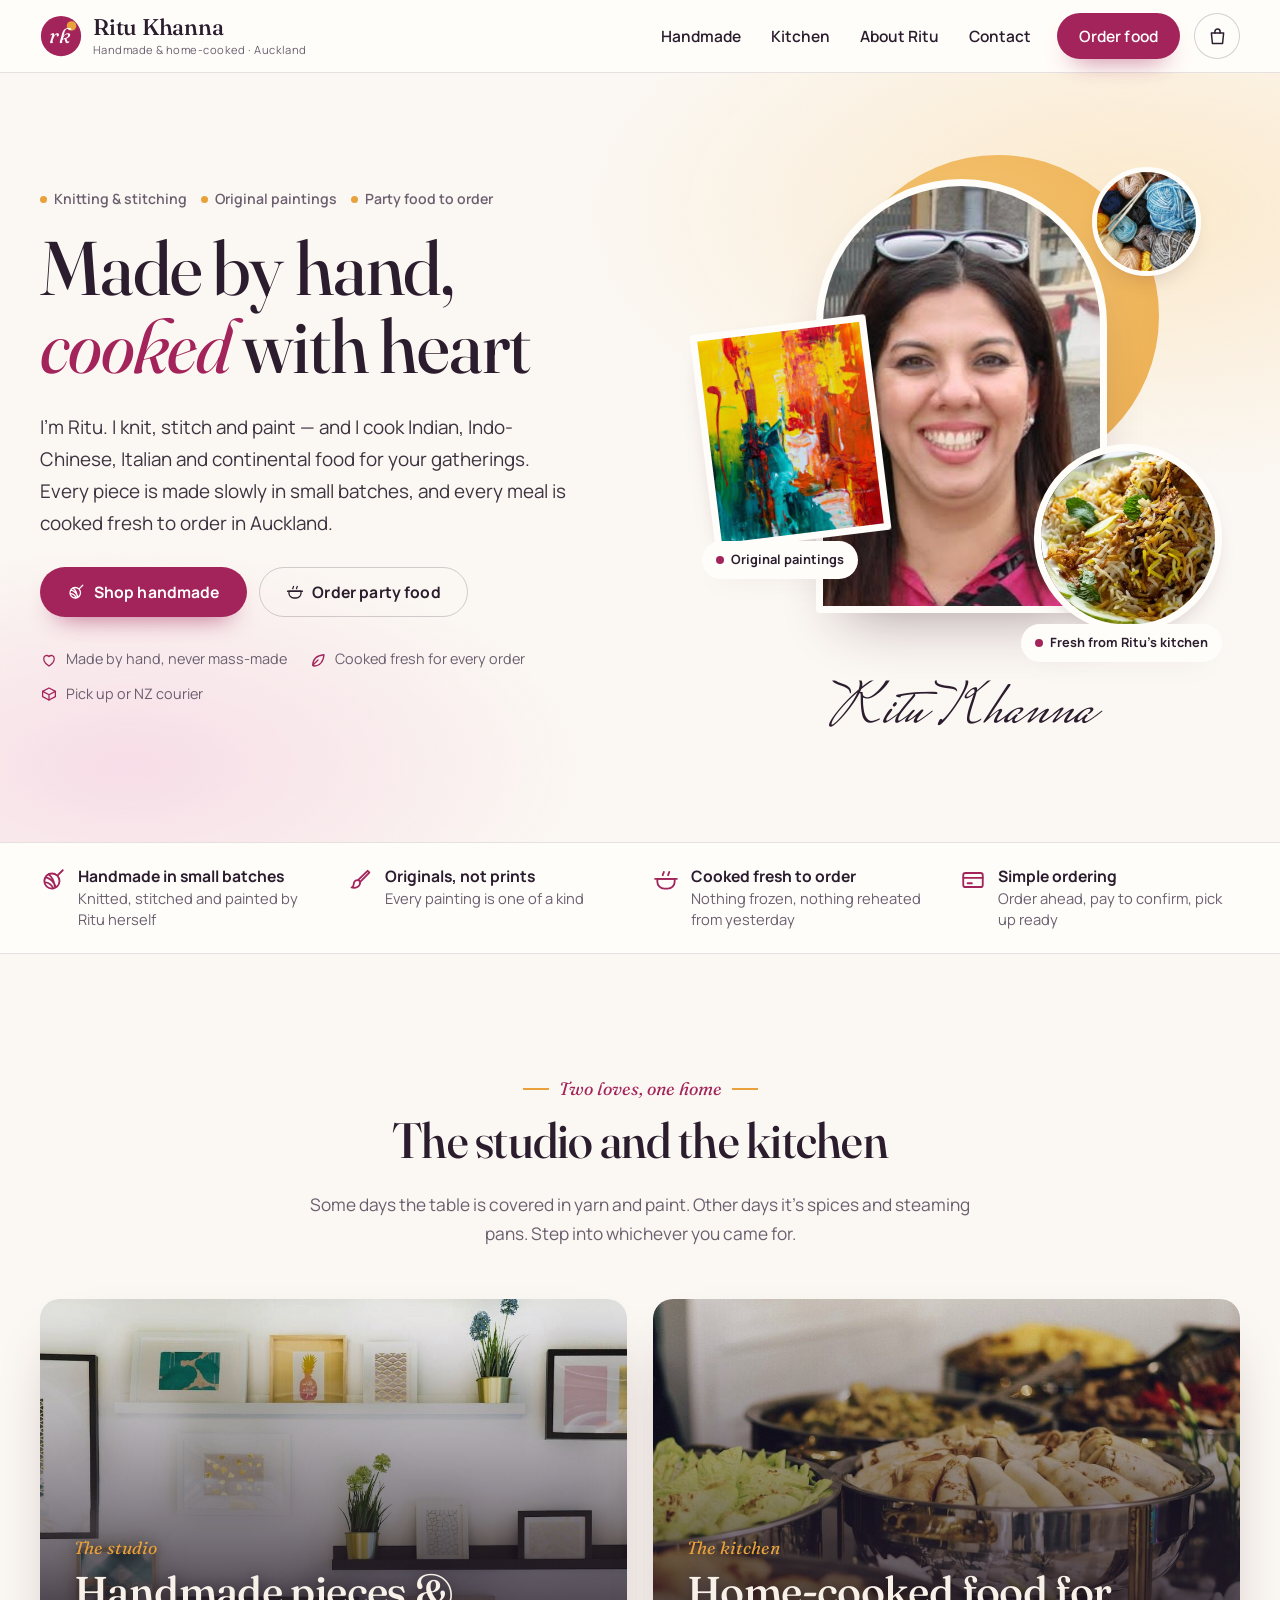
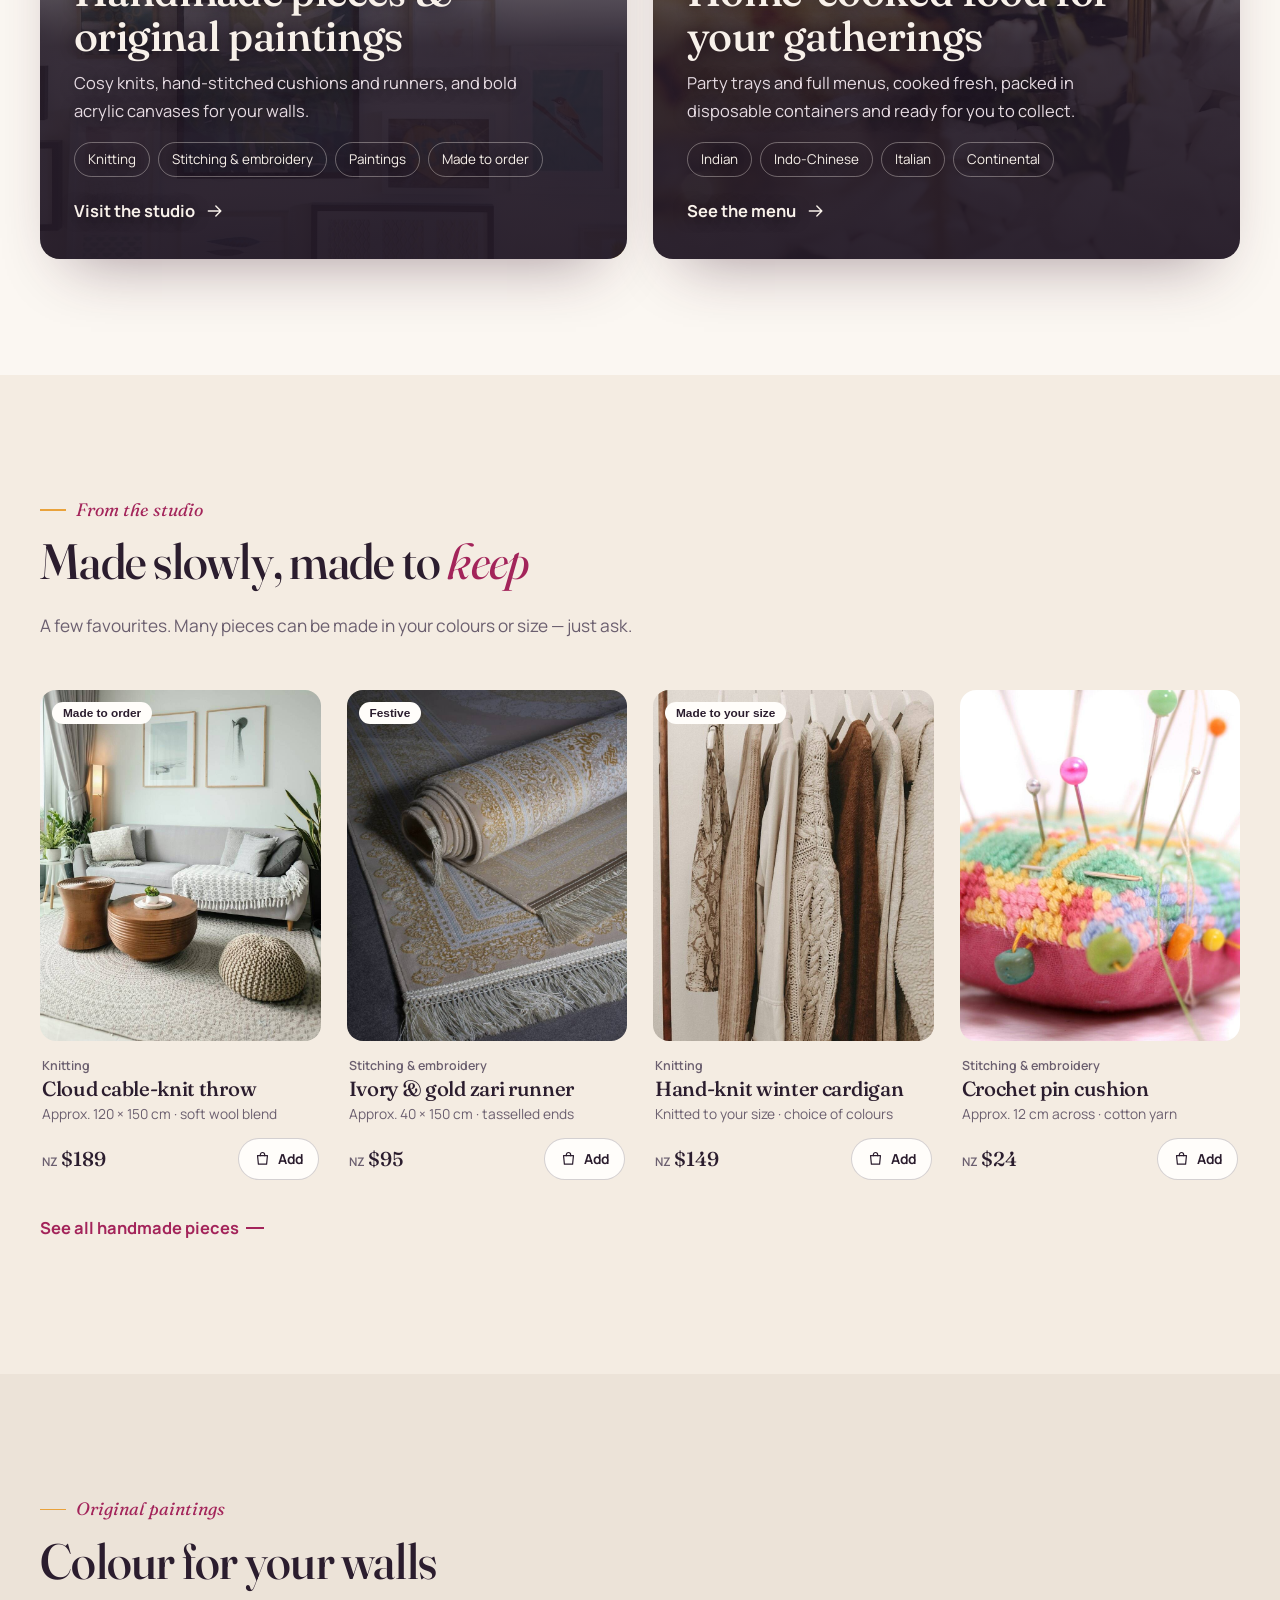
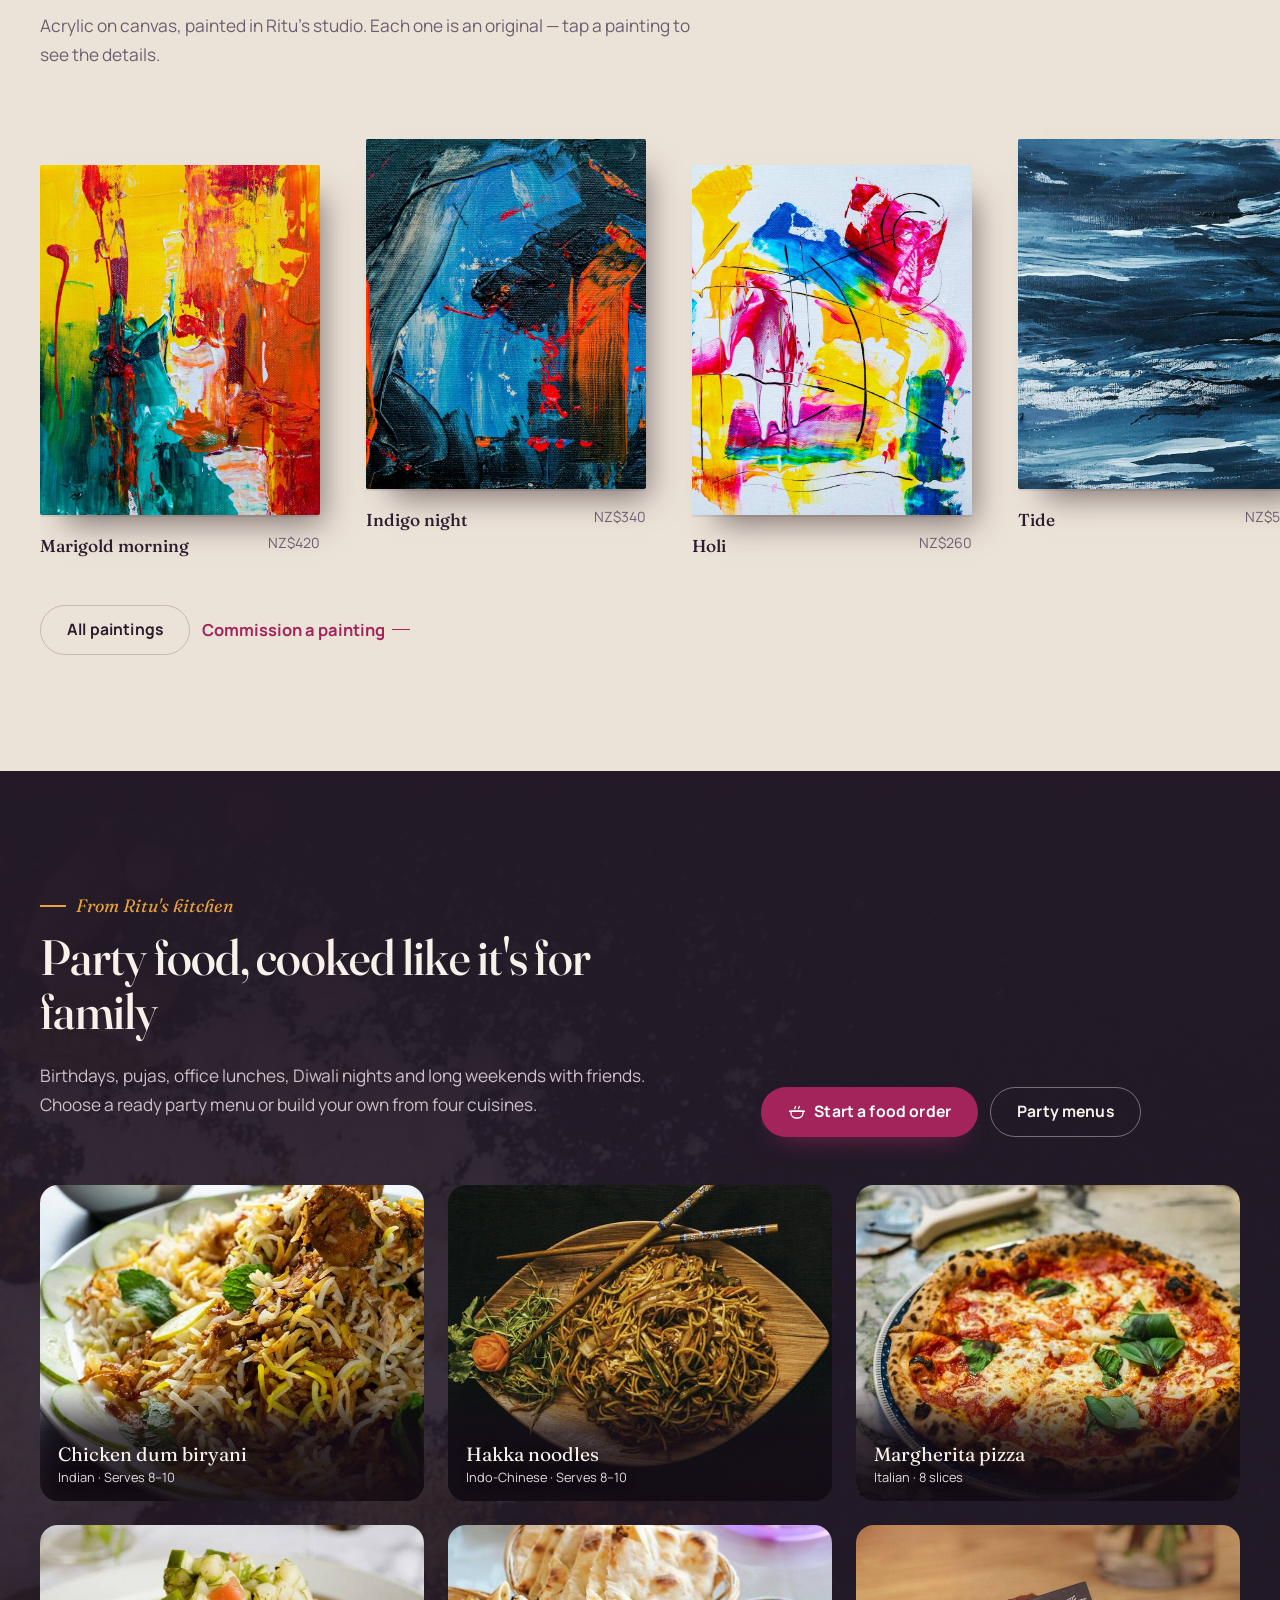
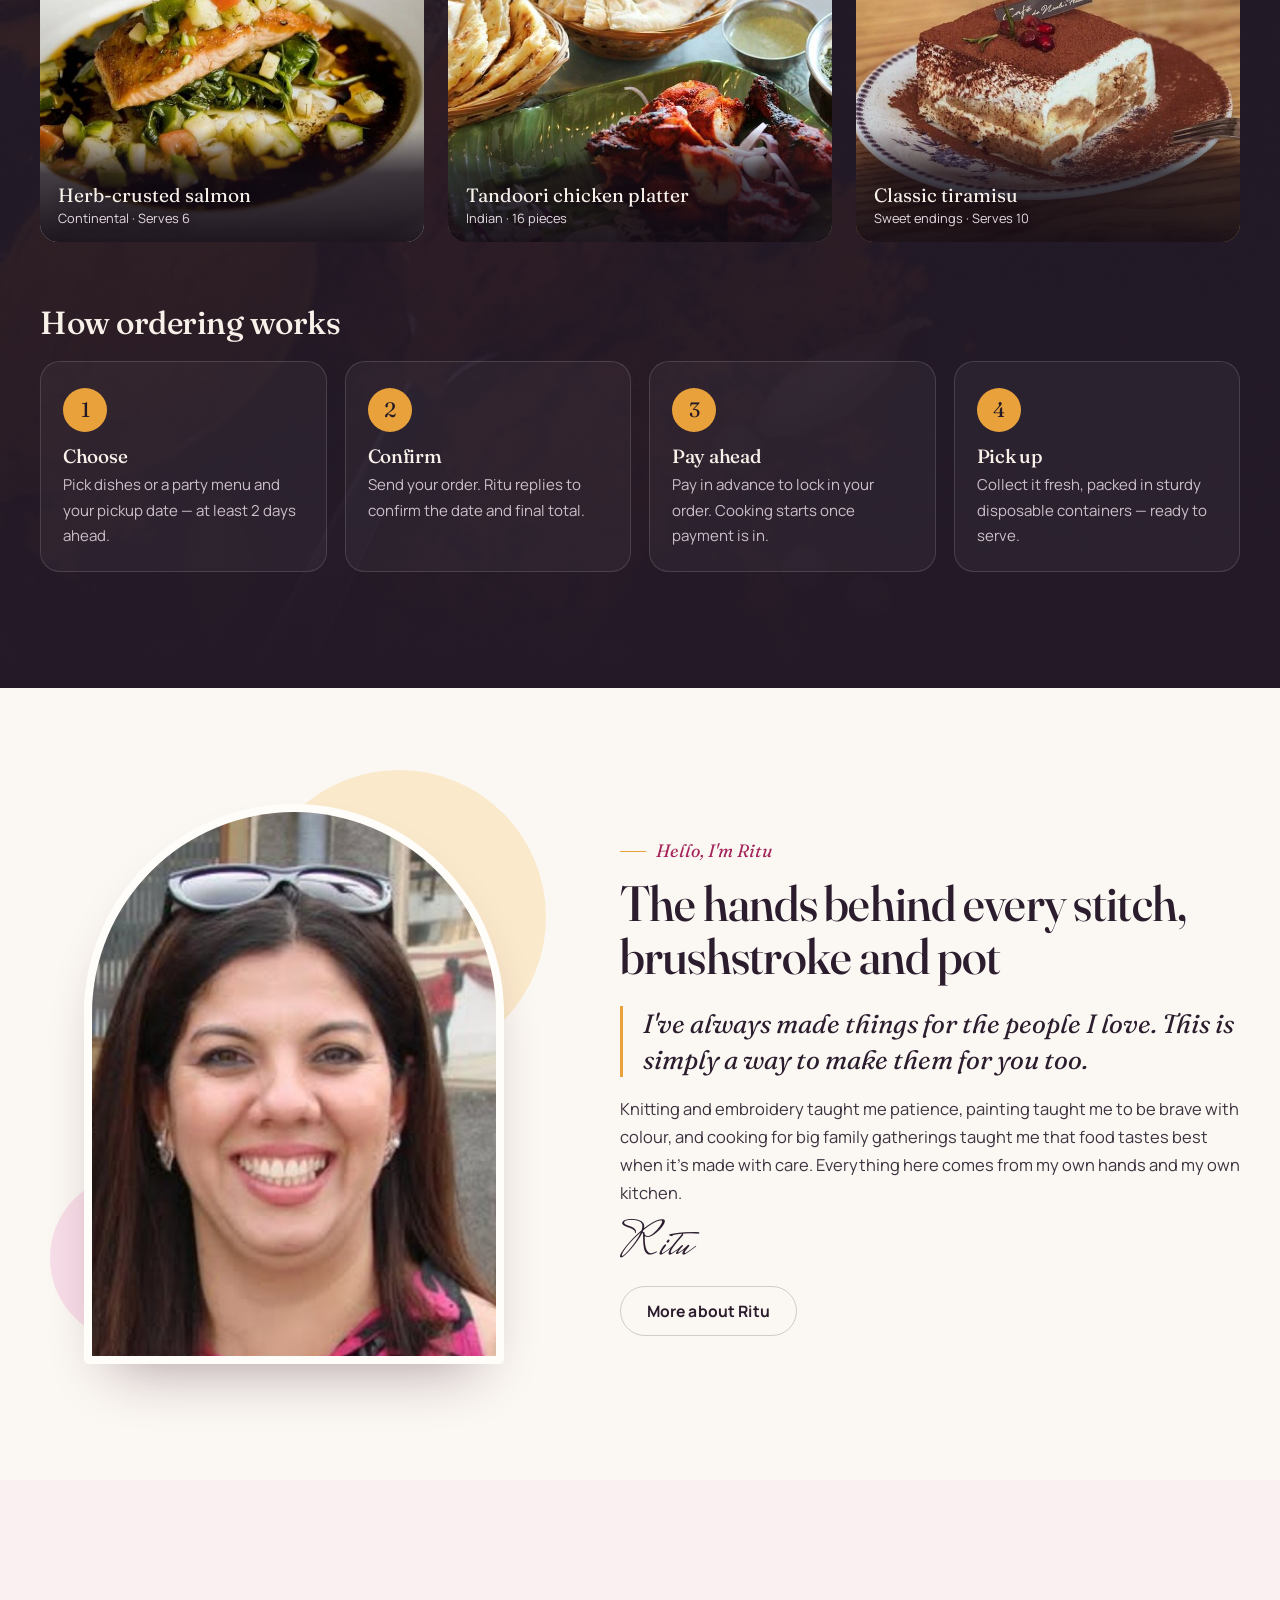
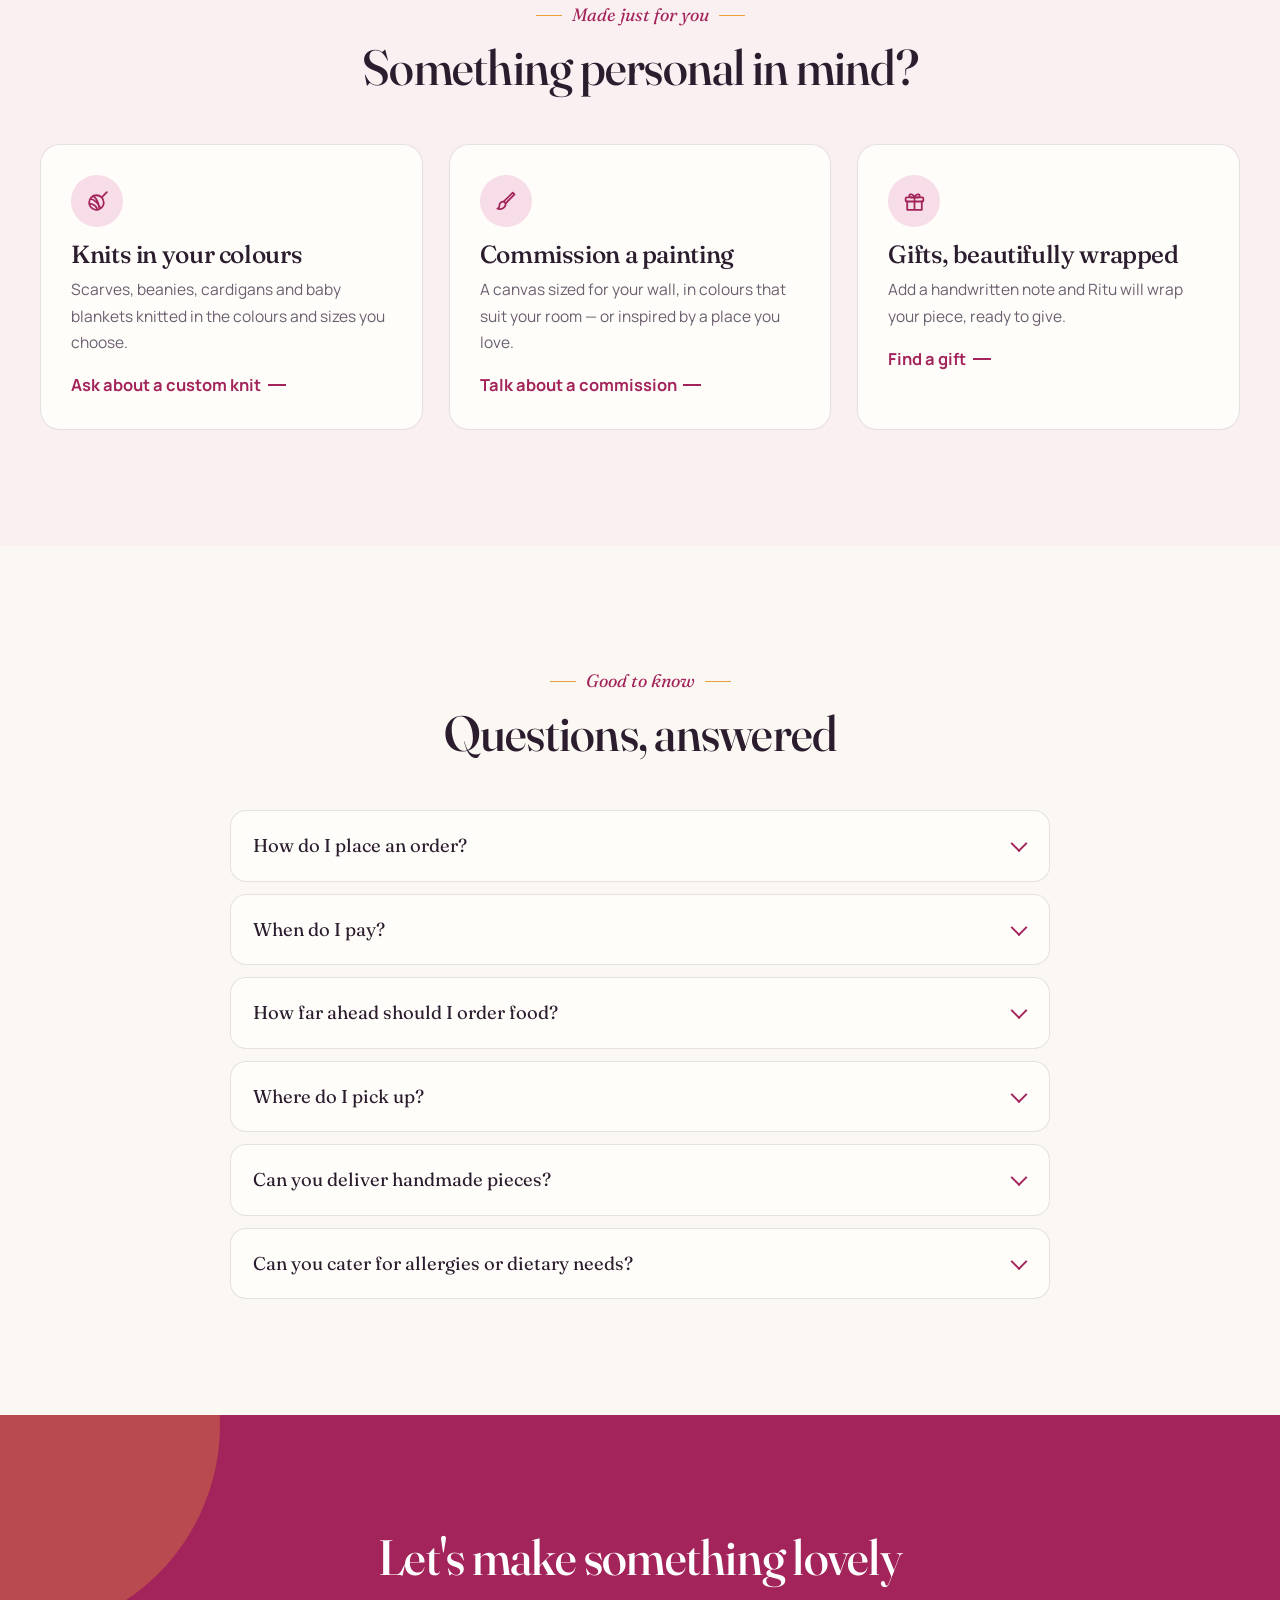
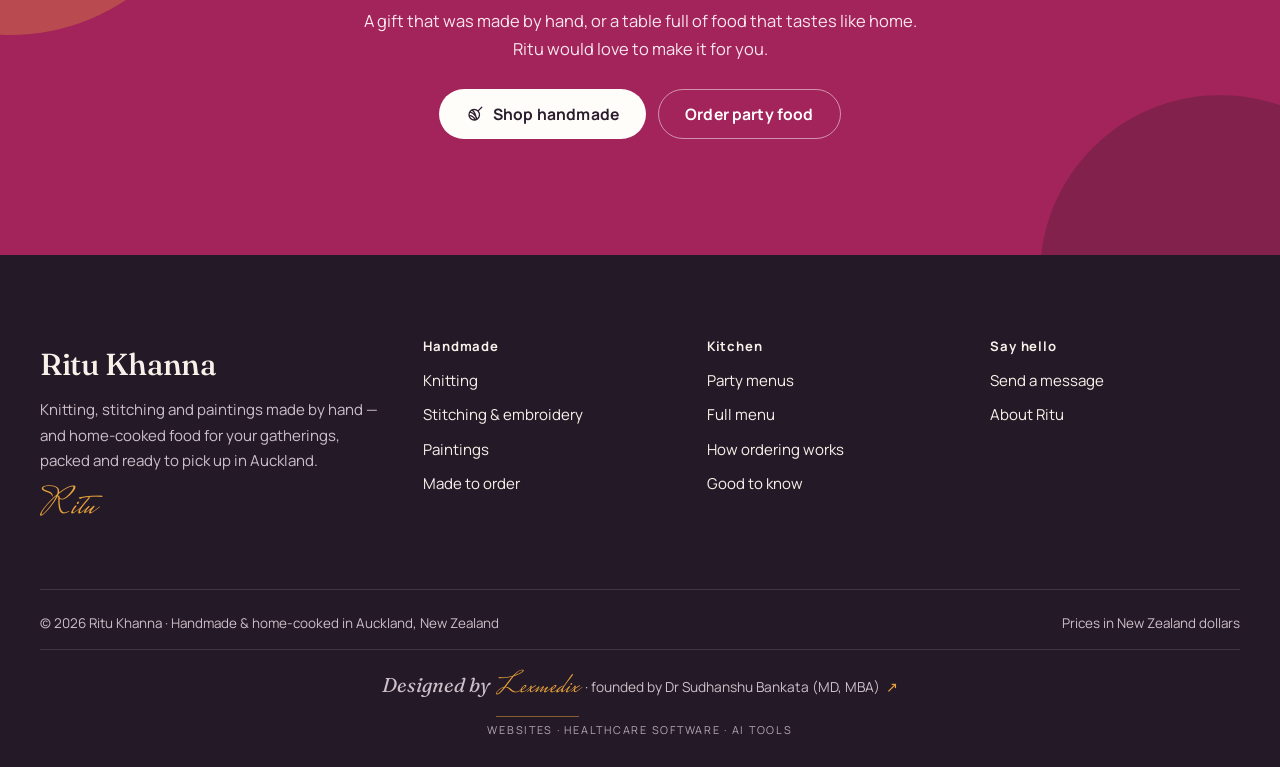
==== commit 36743268: "Footer credit: Designed by Lexmedix, founded by Dr Sudhanshu Bankata (MD, MBA) Studio standard 11 as" ====
--- a/index.html
+++ b/index.html
@@ -20,7 +20,7 @@
   <link rel="apple-touch-icon" href="assets/img/apple-touch-icon.png">
   <link rel="preload" href="assets/fonts/fraunces.woff2" as="font" type="font/woff2" crossorigin>
   <link rel="preload" href="assets/fonts/manrope.woff2" as="font" type="font/woff2" crossorigin>
-  <link rel="stylesheet" href="assets/css/site.css?v=a152d5f7">
+  <link rel="stylesheet" href="assets/css/site.css?v=6cb6183b">
   <script type="application/ld+json">{"@context": "https://schema.org", "@type": "LocalBusiness", "name": "Ritu Khanna", "url": "https://drbankata.github.io/ritu-khanna/", "image": "https://drbankata.github.io/ritu-khanna/assets/img/og-image.jpg", "description": "Handmade knitting, embroidery and original paintings, and home-cooked Indian, Indo-Chinese, Italian and continental party food for pickup in Auckland.", "address": {"@type": "PostalAddress", "addressLocality": "Auckland", "addressCountry": "NZ"}, "currenciesAccepted": "NZD"}</script>
 </head>
 <body>
@@ -194,7 +194,7 @@
       <div><h2 class="fh">Say hello</h2><ul><li data-show="whatsapp"><a href="#" data-show="whatsapp">WhatsApp <span data-fill></span></a></li><li data-show="email"><a href="#" data-show="email"><span data-fill></span></a></li><li data-show="phone"><a href="#" data-show="phone"><span data-fill></span></a></li><li><a href="contact/">Send a message</a></li><li><a href="about/">About Ritu</a></li></ul></div>
     </div>
     <div class="legal"><span>© <span data-year>2026</span> Ritu Khanna · Handmade &amp; home-cooked in Auckland, New Zealand</span><span>Prices in New Zealand dollars</span></div>
-  <div class="made-by"><a class="mb" href="https://lexmedix.in/services/" target="_blank" rel="noopener" aria-label="Designed by Dr Sudhanshu Bankata (MD, PGP). Website, software and AI services at Lexmedix. Opens in a new tab"><span class="mb-main"><span class="mb-pre">Designed by</span> <span class="mb-name">Dr Sudhanshu Bankata</span> <span class="mb-cred">(MD, PGP)</span><span class="mb-arrow" aria-hidden="true">&#8599;</span></span><span class="mb-sub" aria-hidden="true">Websites &middot; Healthcare software &middot; AI tools</span></a></div>
+  <div class="made-by"><a class="mb" href="https://lexmedix.in/services/" target="_blank" rel="noopener"><span class="mb-main"><span class="mb-pre">Designed by</span> <span class="mb-name">Lexmedix</span> <span class="mb-cred"><span class="mb-dot" aria-hidden="true">&middot; </span><span class="mb-sr">, </span>founded by Dr Sudhanshu Bankata (MD, MBA)</span><span class="mb-arrow" aria-hidden="true">&#8599;</span></span><span class="mb-sr">, </span><span class="mb-sub">Websites &middot; Healthcare software &middot; AI tools</span><span class="mb-sr"> (opens in a new tab)</span></a></div>
 </div>
 </footer>
 <a class="wa" data-show="whatsapp" href="#" aria-label="Chat with Ritu on WhatsApp"><svg viewBox="0 0 24 24" fill="currentColor" aria-hidden="true"><path d="M12 2a10 10 0 0 0-8.6 15.1L2 22l5-1.3A10 10 0 1 0 12 2zm5.3 14.1c-.2.6-1.3 1.2-1.8 1.2-.5.1-1 .2-3.3-.7-2.8-1.1-4.6-4-4.7-4.2-.1-.2-1.1-1.5-1.1-2.9s.7-2.1 1-2.4c.3-.3.6-.3.8-.3h.6c.2 0 .4 0 .6.5l.9 2.1c.1.2.1.4 0 .6l-.4.6-.4.5c-.1.2-.3.3-.1.6.2.3.8 1.3 1.7 2.1 1.2 1 2.1 1.3 2.4 1.5.3.1.5.1.7-.1l1-1.2c.2-.3.4-.2.7-.1l2 1c.3.1.5.2.5.3.1.2.1.7-.1 1.3z"/></svg></a>
--- a/assets/css/site.css
+++ b/assets/css/site.css
@@ -533,8 +533,8 @@
 @media print{.site-header,.site-footer,.wa,.to-top,.obar,.progress{display:none}}
 
 /* ---------- Designer credit ("Designed by", footer) ---------- */
-.made-by { margin-top: 22px; padding-top: 20px; border-top: 1px solid var(--mb-line); display: flex; justify-content: center; text-align: center; min-width: 0; }
-.made-by .mb { display: inline-flex; flex-direction: column; align-items: center; gap: 6px; min-height: 44px; justify-content: center; max-width: 100%; color: var(--mb-text); text-decoration: none; overflow-wrap: anywhere; }
+.made-by { margin-top: 14px; padding-top: 12px; border-top: 1px solid var(--mb-line); display: flex; justify-content: center; text-align: center; min-width: 0; }
+.made-by .mb { display: inline-flex; flex-direction: column; align-items: center; gap: 4px; min-height: 44px; justify-content: center; max-width: 100%; color: var(--mb-text); text-decoration: none; overflow-wrap: anywhere; position: relative; }
 .made-by .mb:hover { text-decoration: none; color: var(--mb-text); }
 .made-by .mb-main { display: inline-flex; flex-wrap: wrap; align-items: baseline; justify-content: center; gap: 0 .4em; min-width: 0; }
 .made-by .mb-pre { font-family: var(--mb-pre-font); font-style: var(--mb-pre-style, normal); font-size: var(--mb-pre-size, 1.1rem); color: var(--mb-muted); letter-spacing: var(--mb-pre-ls, 0); text-transform: var(--mb-pre-tt, none); }
@@ -542,8 +542,10 @@
 .made-by .mb-cred { font-family: var(--mb-cred-font, var(--mb-name-font)); font-size: .86rem; color: var(--mb-muted); }
 .made-by .mb-arrow { font-family: system-ui, "Segoe UI Symbol", sans-serif; color: var(--mb-accent); display: inline-block; transition: transform .25s ease; font-size: .95em; }
 .made-by .mb-sub { font-family: var(--mb-sub-font); font-size: .68rem; letter-spacing: .16em; text-transform: uppercase; color: var(--mb-muted); opacity: .85; }
+.made-by .mb-sr { position: absolute; width: 1px; height: 1px; margin: -1px; padding: 0; overflow: hidden; clip: rect(0 0 0 0); white-space: nowrap; border: 0; }
 .made-by .mb:hover .mb-name, .made-by .mb:focus-visible .mb-name { background-size: 100% 2px; }
 .made-by .mb:hover .mb-arrow, .made-by .mb:focus-visible .mb-arrow { transform: translate(3px, -3px); }
 .made-by .mb:focus-visible { outline: 2px solid var(--mb-accent); outline-offset: 4px; border-radius: 4px; }
 @media (prefers-reduced-motion: reduce) { .made-by .mb-name, .made-by .mb-arrow { transition: none; } }
+@media (max-width: 480px) { .made-by .mb-dot { display: none; } }
 .made-by { --mb-line: rgba(248,241,234,.12); --mb-text: var(--on-dark); --mb-muted: var(--on-dark-muted); --mb-accent: var(--marigold); --mb-rest: rgba(233,162,59,.5); --mb-pre-font: var(--display); --mb-pre-style: italic; --mb-pre-size: 1.25rem; --mb-name-font: var(--script); --mb-name-weight: 400; --mb-name-size: 1.9rem; --mb-name-color: var(--marigold); --mb-sub-font: var(--sans); --mb-cred-font: var(--sans); }
